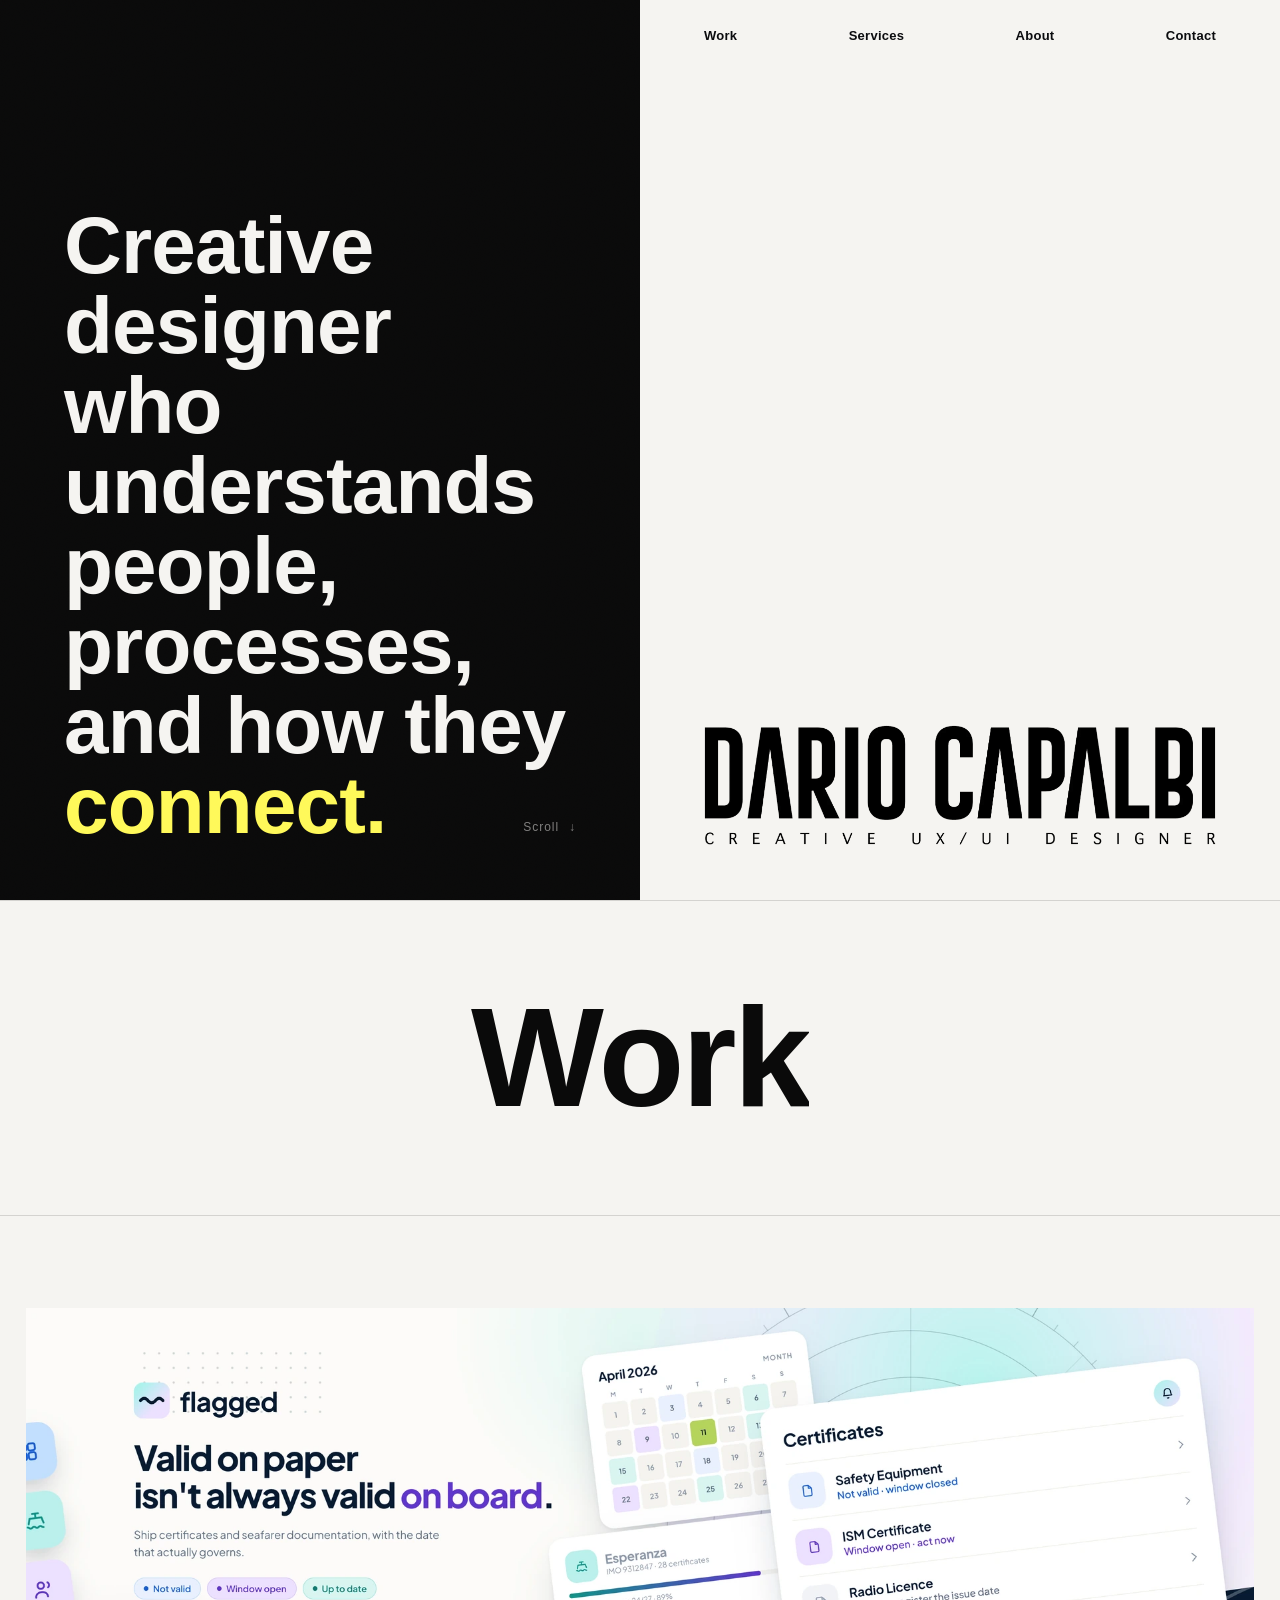
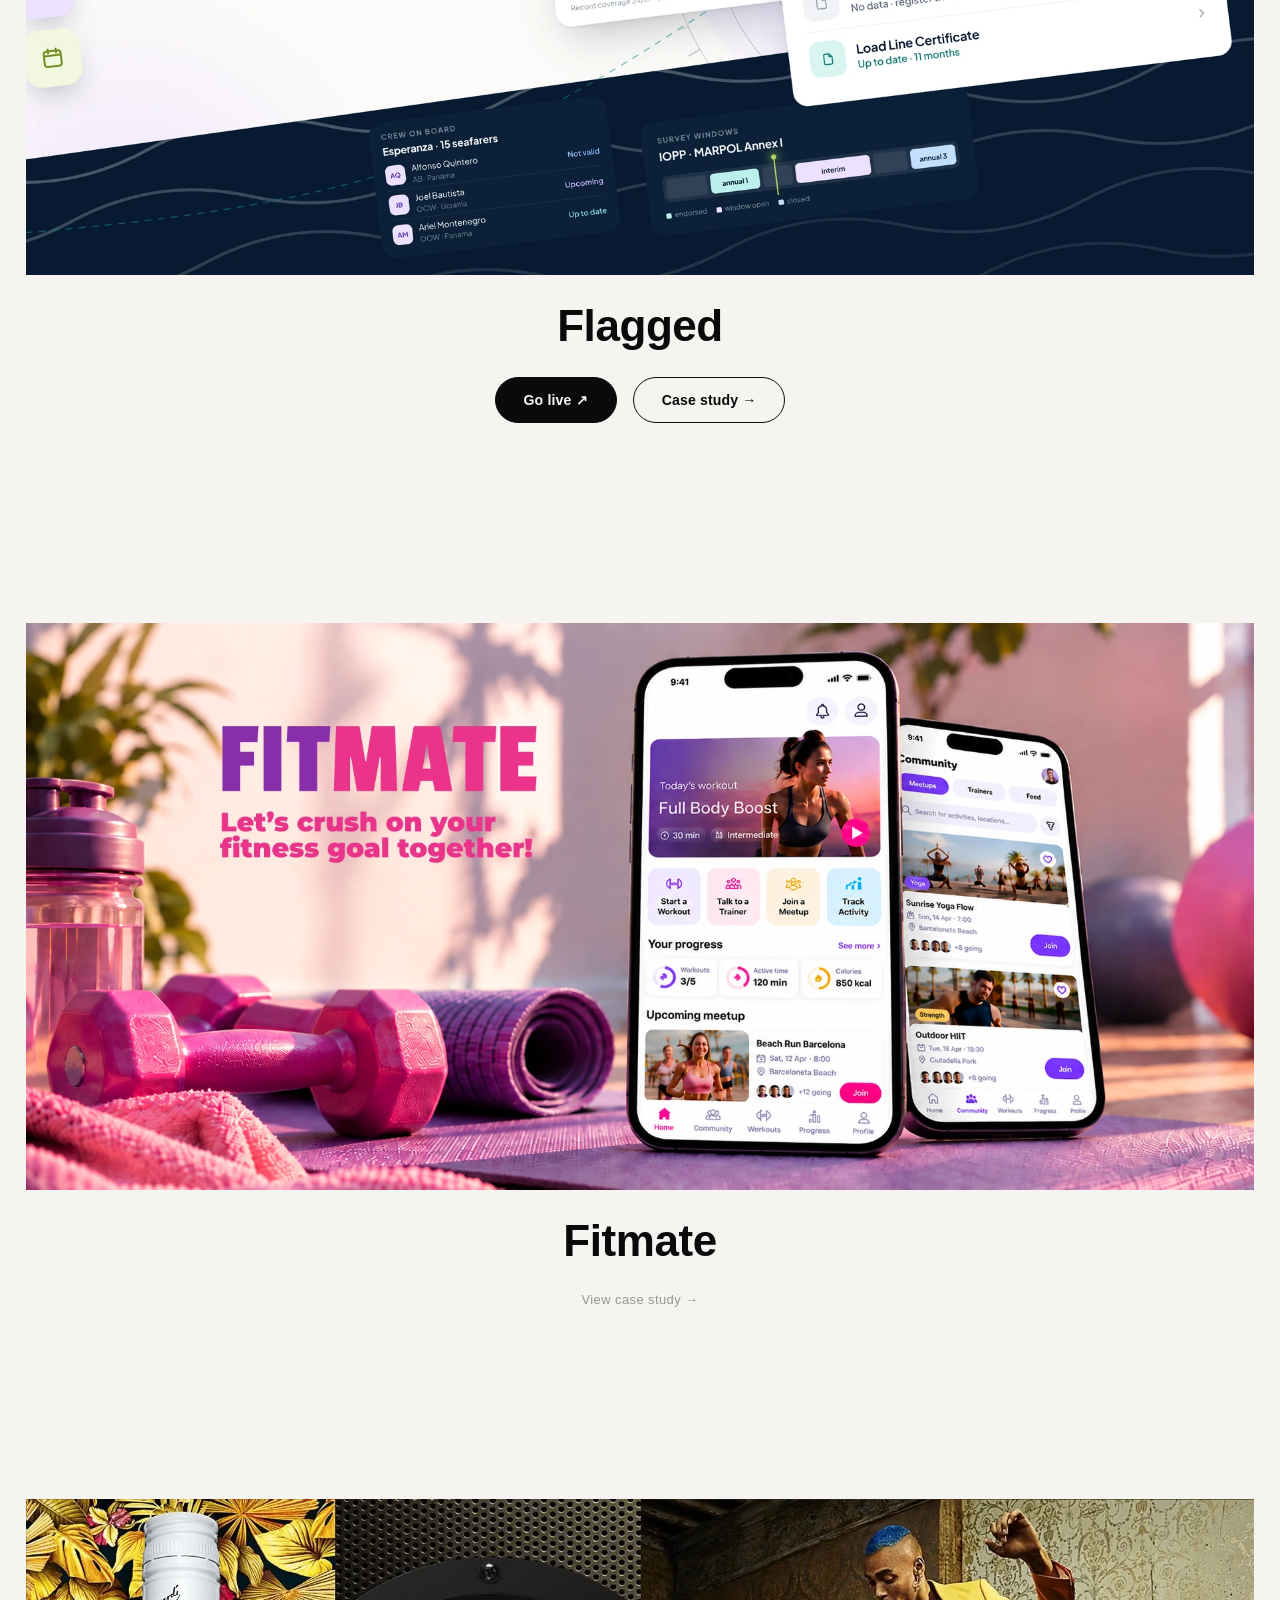
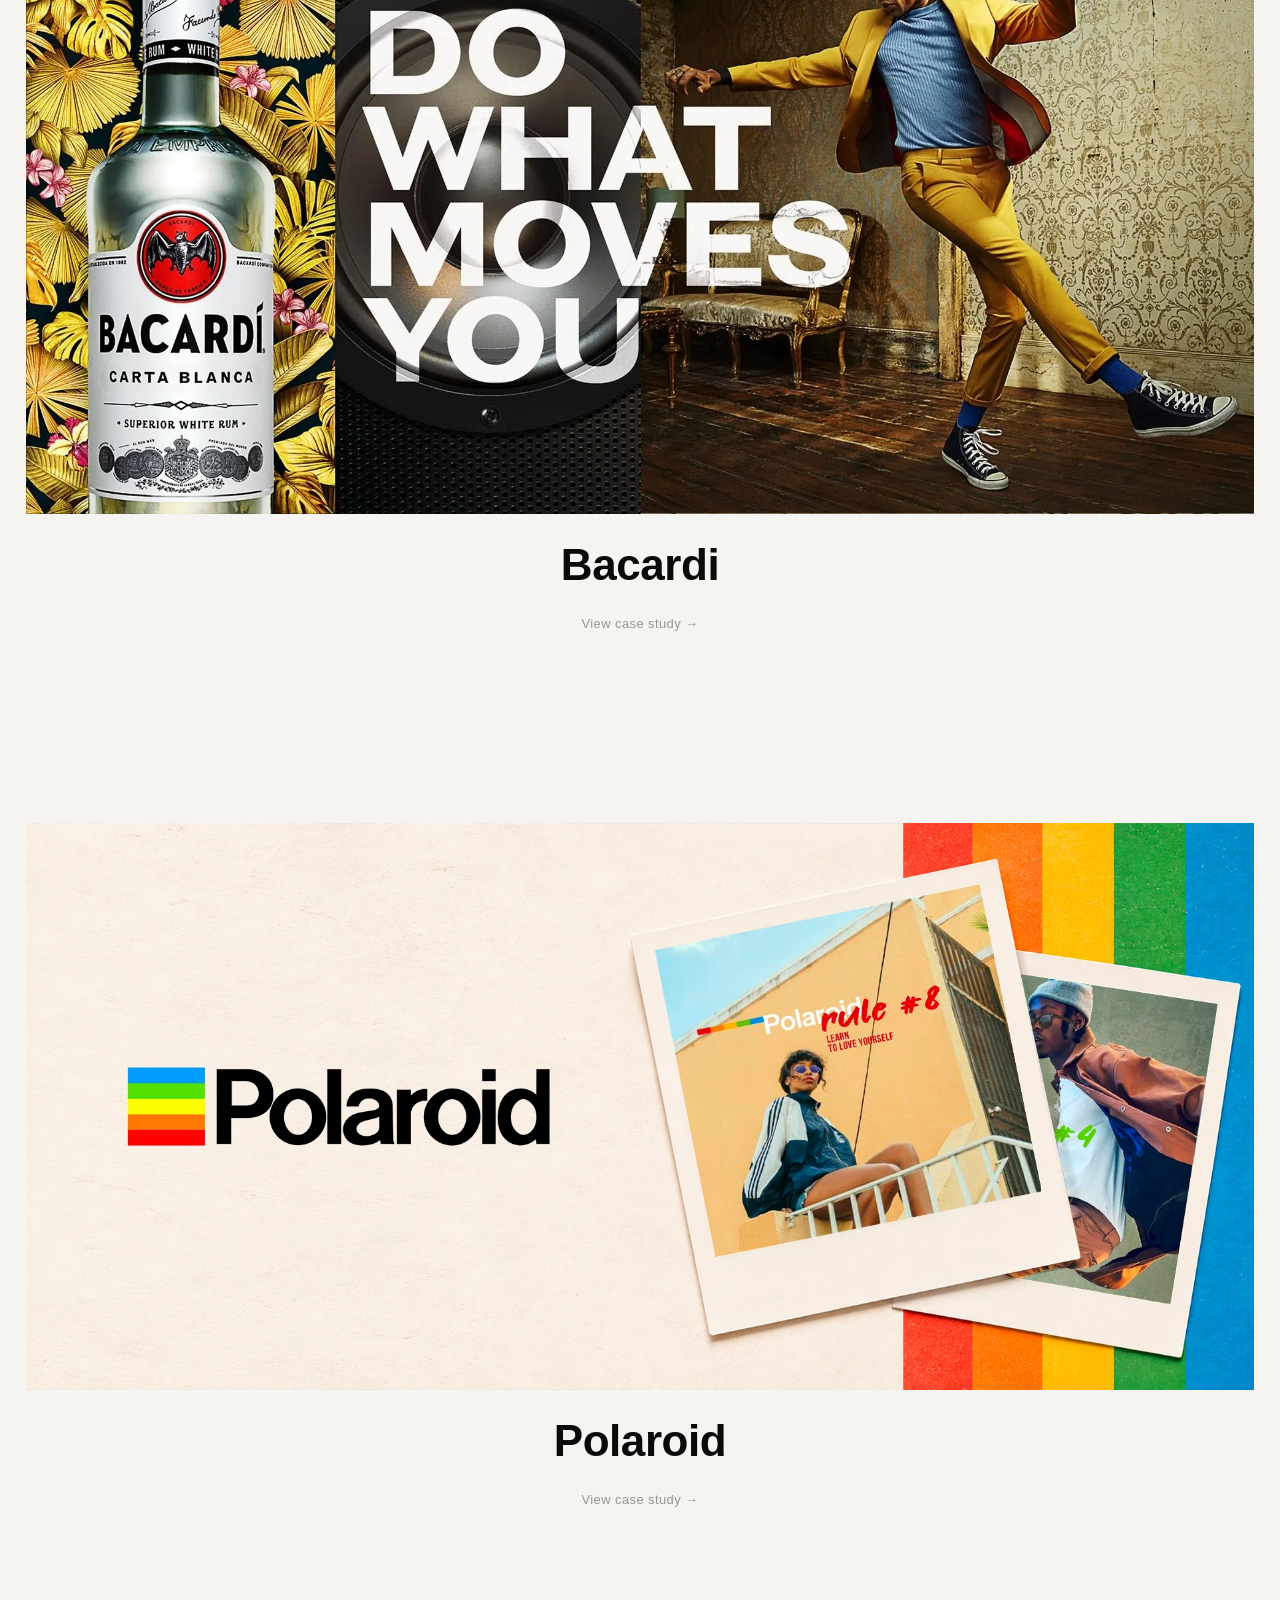
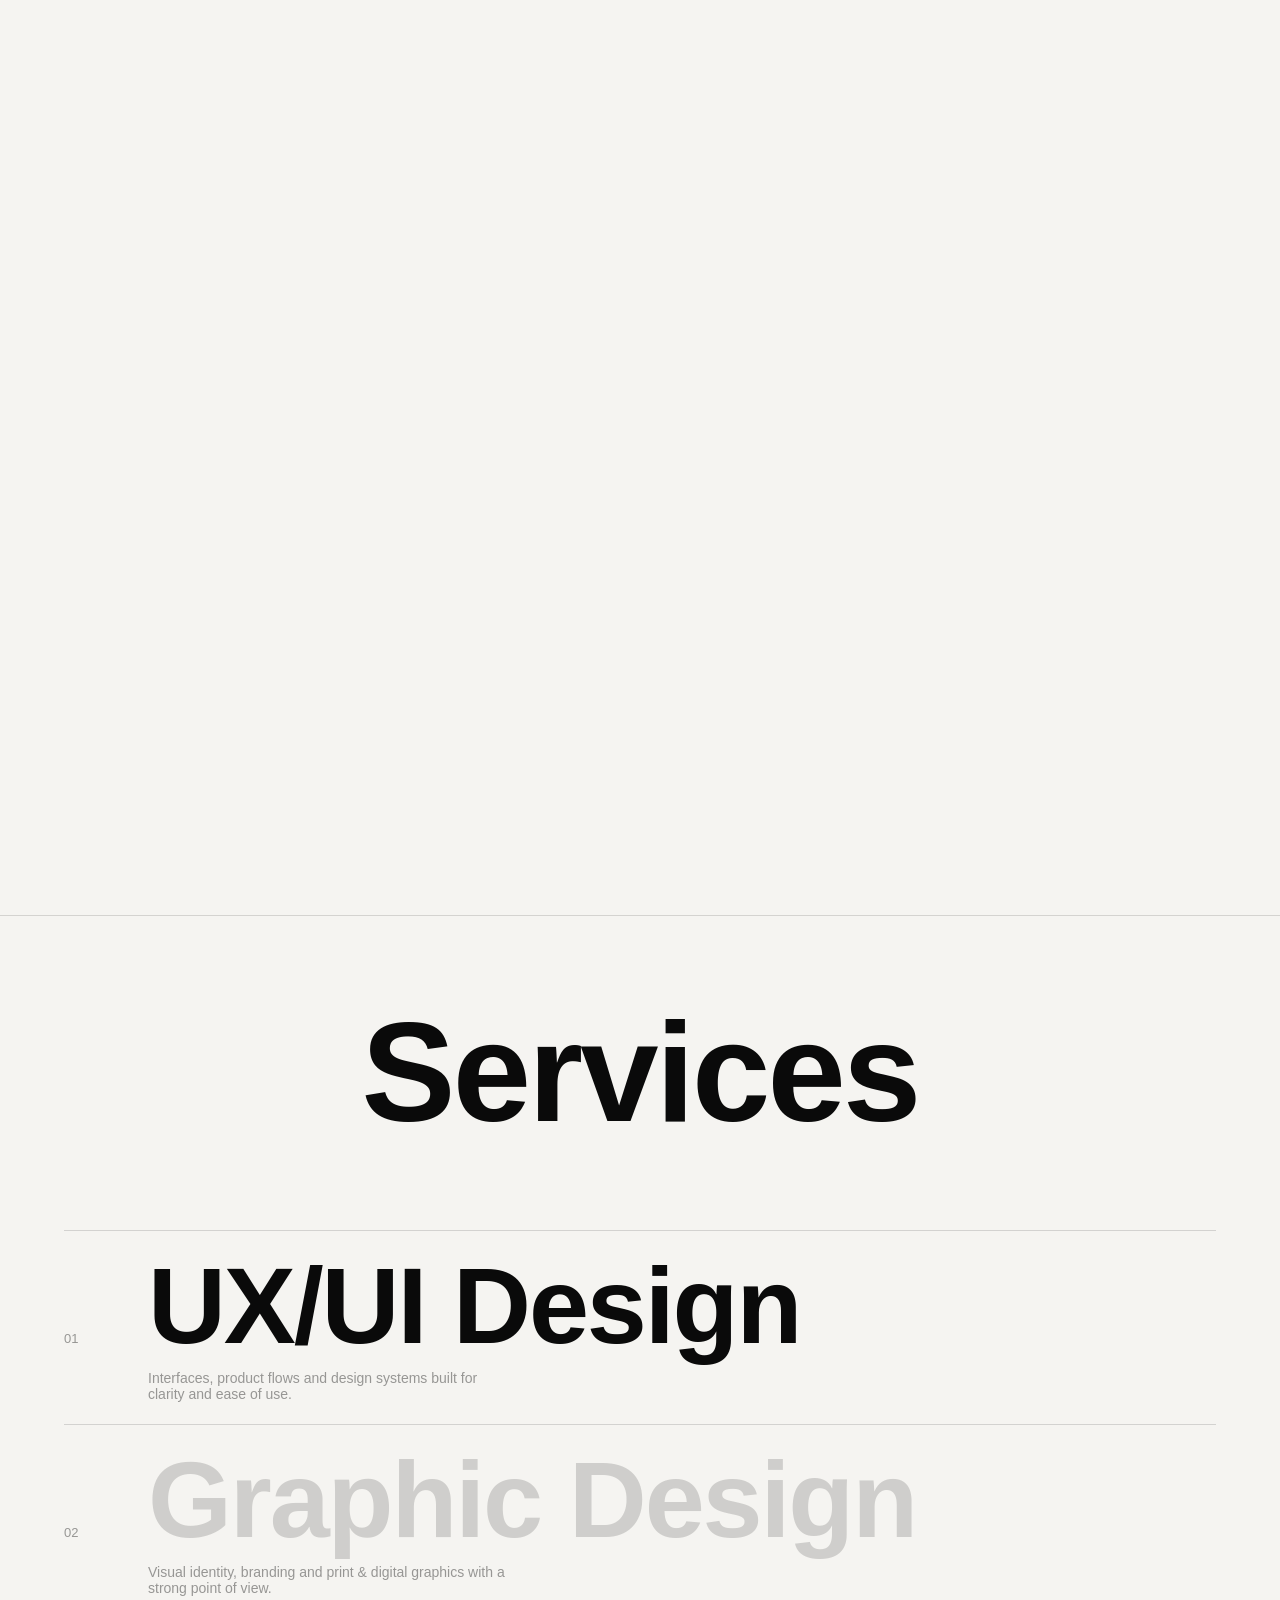
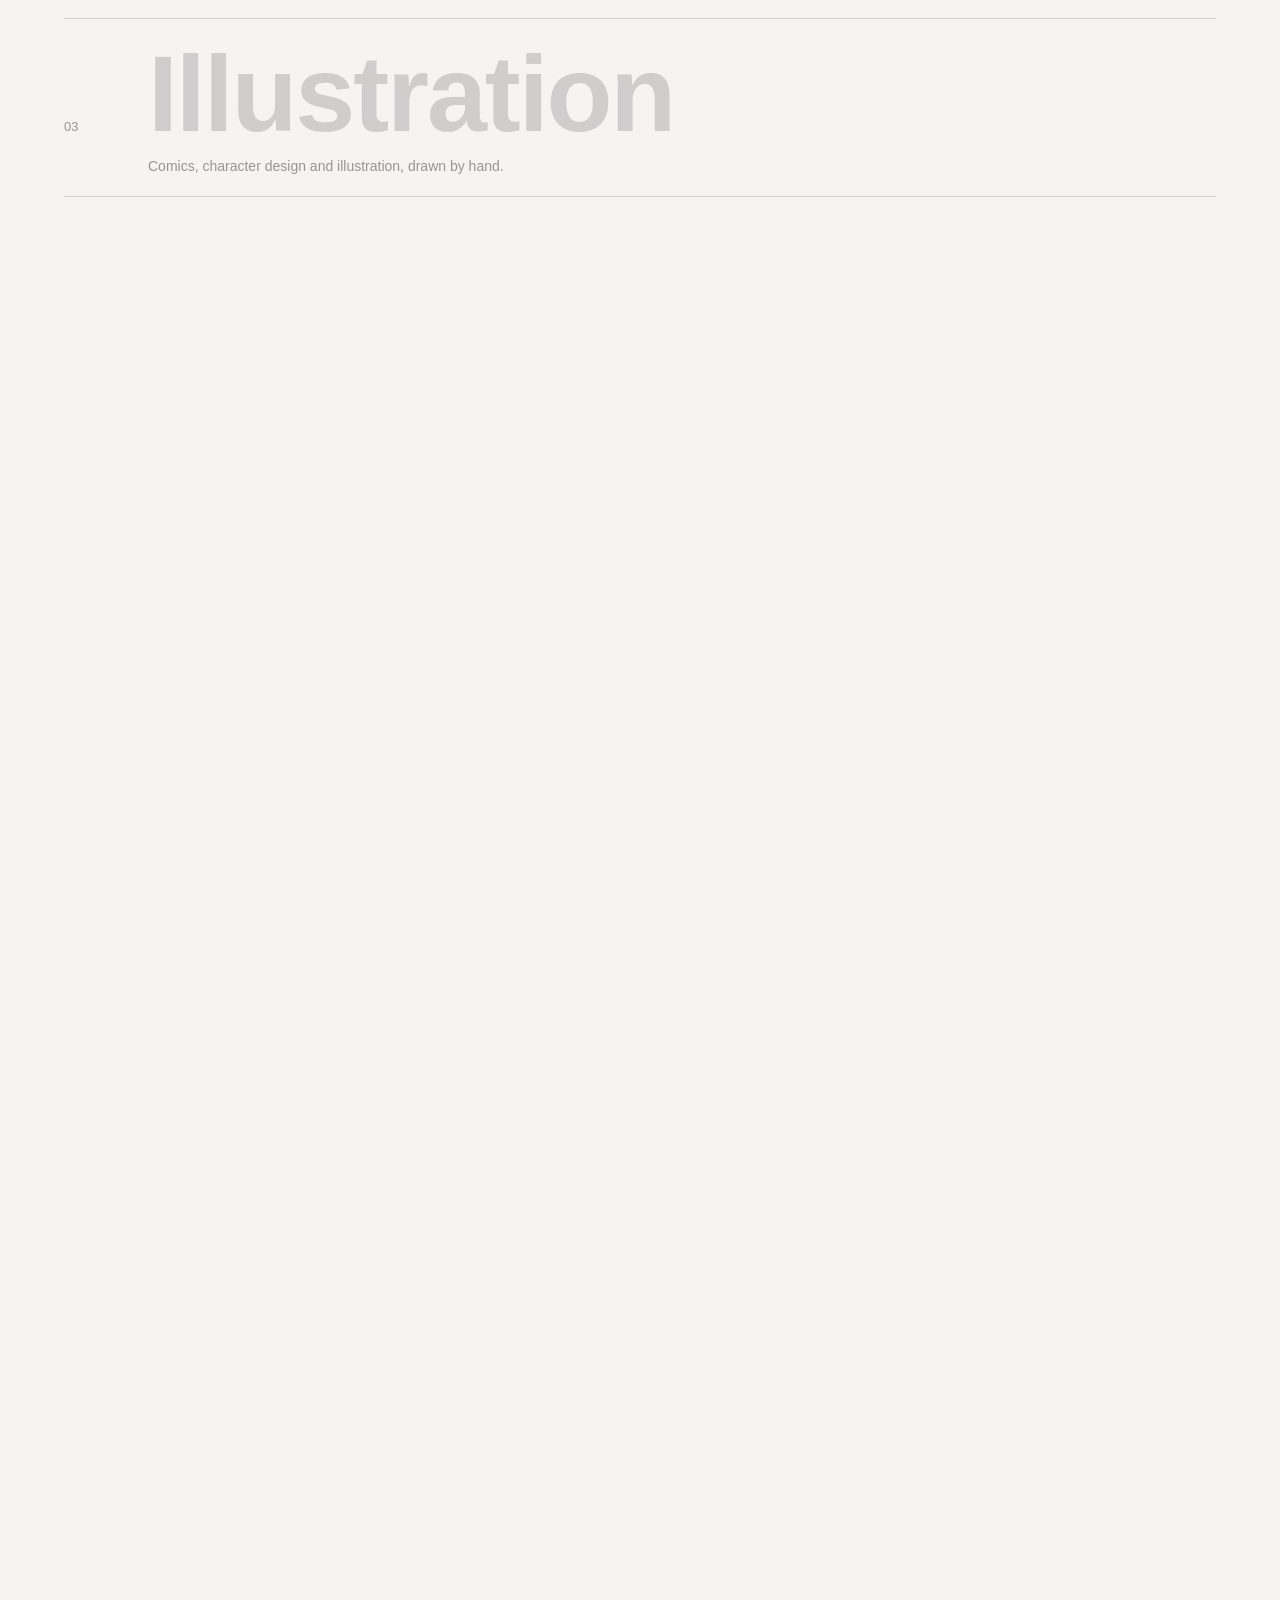
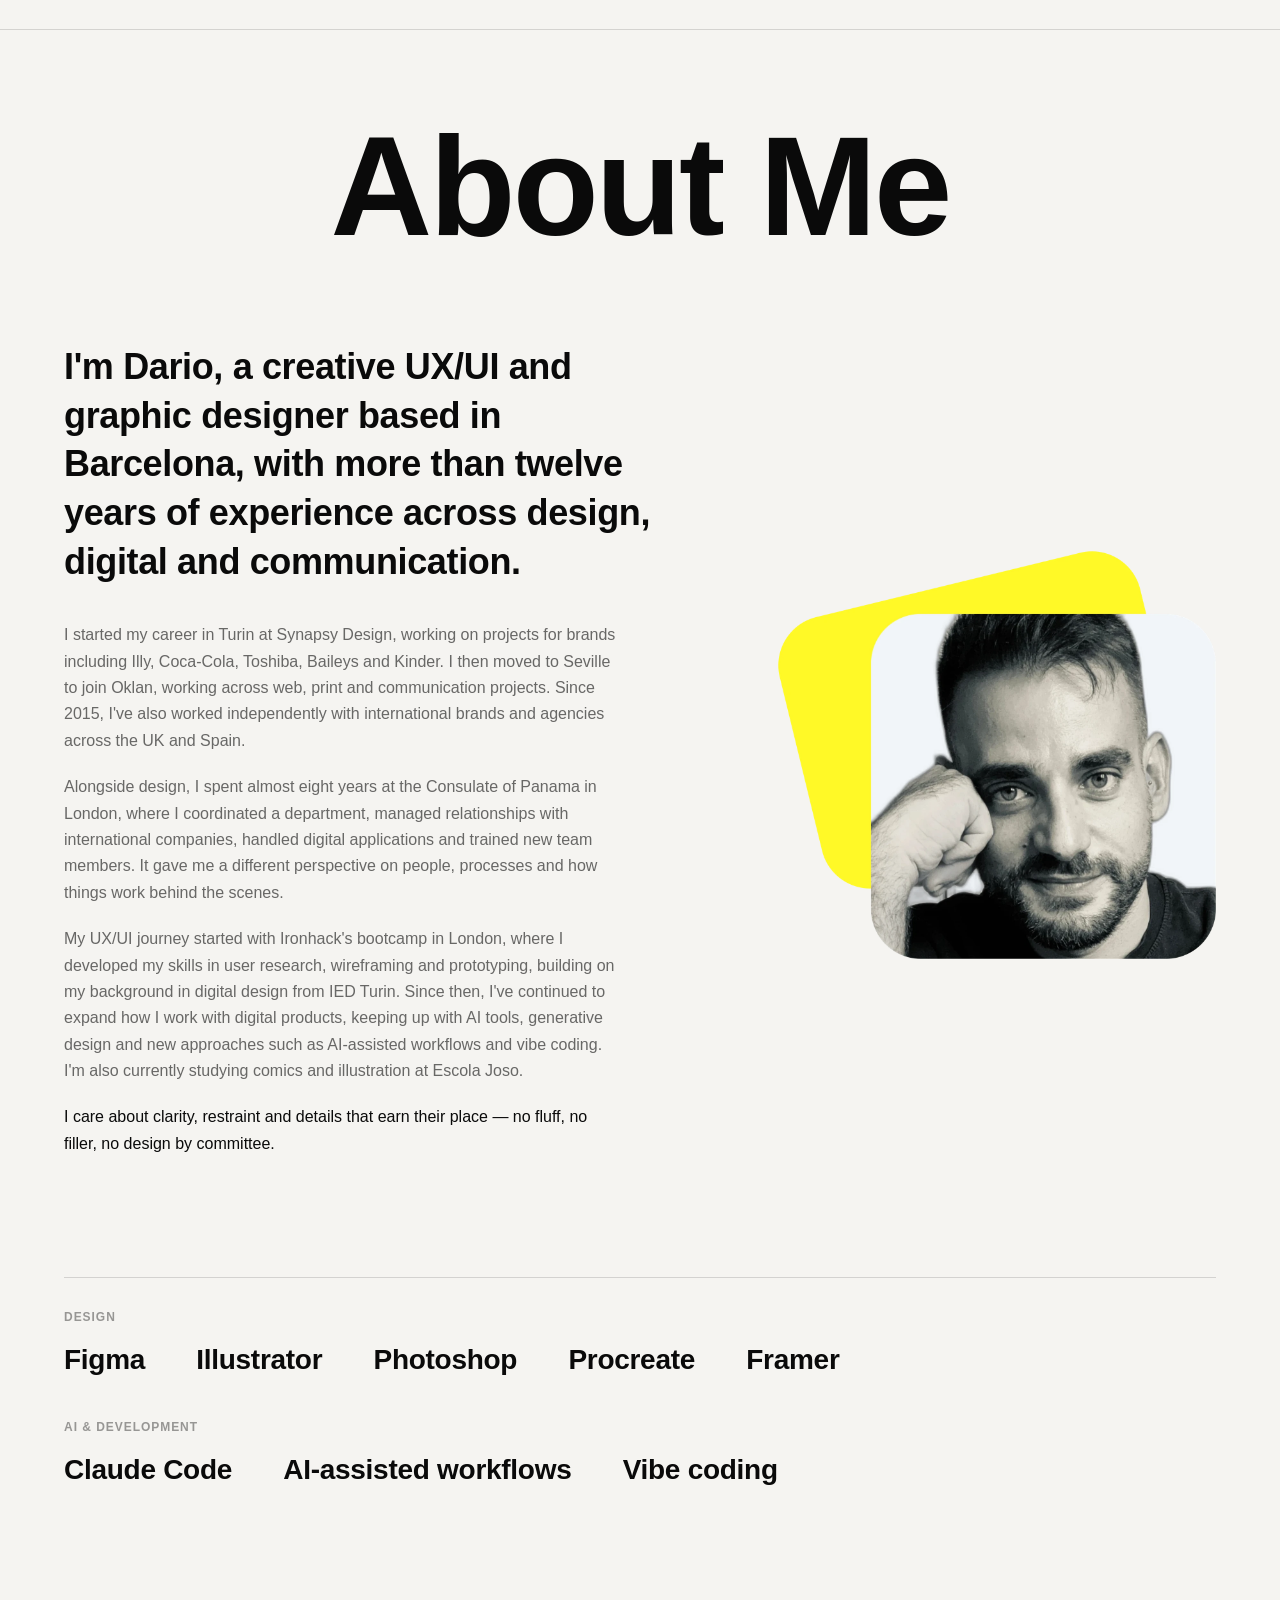
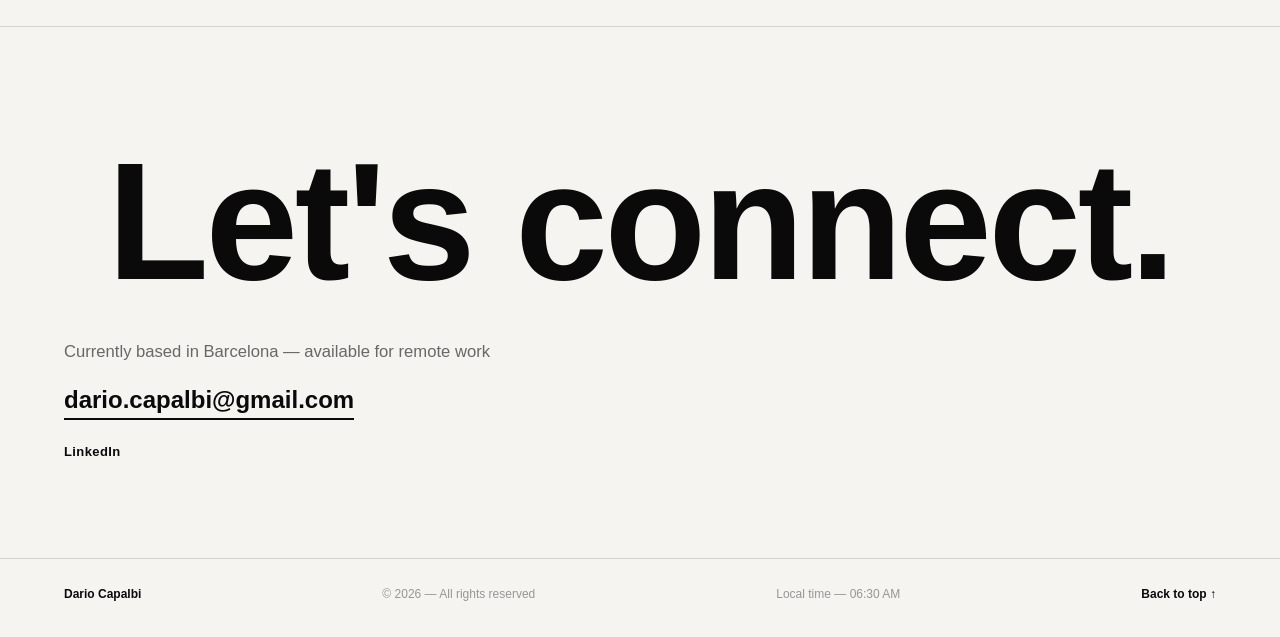
==== index.html @ 4ee5c5df "Su telefono la sovrapposizione riparte da Services: About sale sopra la lista incollata Work resta l" ====
<!DOCTYPE html>
<html lang="en">
<head>
<meta charset="UTF-8">
<meta name="viewport" content="width=device-width, initial-scale=1.0">
<title>Dario Capalbi — Creative UX/UI &amp; Graphic Designer</title>
<meta name="description" content="Portfolio of Dario Capalbi, a creative UX/UI and graphic designer.">

<link rel="icon" type="image/svg+xml" href="data:image/svg+xml,%3Csvg xmlns='http://www.w3.org/2000/svg' viewBox='0 0 64 64'%3E%3Crect width='64' height='64' fill='%230A0A0A'/%3E%3Ctext x='32' y='42' font-family='Arial, sans-serif' font-weight='900' font-size='28' fill='%23F5F4F1' text-anchor='middle'%3EDC%3C/text%3E%3C/svg%3E">

<link rel="preconnect" href="https://api.fontshare.com">
<link href="https://api.fontshare.com/v2/css?f[]=switzer@400,500,600,700,800,900&display=swap" rel="stylesheet">

<link rel="stylesheet" href="css/styles.css?v=128">
</head>
<body>

<span id="top" aria-hidden="true"></span>

<div class="grain" aria-hidden="true"></div>

<div class="cursor-ball" id="cursor-ball" aria-hidden="true"><div class="cursor-ball__dot"></div></div>

<nav class="nav">
  <a href="#work">Work</a>
  <a href="#services">Services</a>
  <a href="#about">About</a>
  <a href="#contact">Contact</a>
</nav>


<header class="hero">
  <div class="hero__panel hero__panel--dark">
    <h1 class="hero__headline">
      <span>Creative designer</span>
      <span>who understands</span>
      <span>people, processes,</span>
      <span>and how they <i class="hero__accent">connect.</i></span>
    </h1>
    <p class="hero__scroll"><span>Scroll</span><i>↓</i></p>
  </div>
  <div class="hero__panel hero__panel--light">
    <div class="hero__wordmark">
      <img src="assets/dario-wordmark.png" alt="Dario Capalbi — Creative UX/UI Designer" class="wordmark__img">
    </div>
  </div>
</header>

<main>

  <section class="section" id="work">
    <div class="section__head section__head--wide">
      <h2 class="emerge">Work</h2>
    </div>

    <div class="work__empty">
      <div class="work__slot reveal">
        <div class="work__box work__box--01"></div>
        <p class="work__title">Flagged</p>
        <div class="work__actions">
          <a class="work__btn work__btn--solid" href="https://flagged-production.up.railway.app" target="_blank" rel="noopener">Go live &nearr;</a>
          <a class="work__btn" href="flagged.html">Case study &rarr;</a>
        </div>
      </div>
      <a class="work__slot reveal" href="fitmate.html">
        <div class="work__box work__box--02"></div>
        <p class="work__title">Fitmate</p>
        <small class="work__status">View case study &rarr;</small>
      </a>
      <a class="work__slot reveal" href="bacardi.html">
        <div class="work__box work__box--03"></div>
        <p class="work__title">Bacardi</p>
        <small class="work__status">View case study &rarr;</small>
      </a>
      <a class="work__slot reveal" href="polaroid.html">
        <div class="work__box work__box--04"></div>
        <p class="work__title">Polaroid</p>
        <small class="work__status">View case study &rarr;</small>
      </a>
    </div>
  </section>

  <section class="section" id="services">
    <div class="section__head section__head--full">
      <h2 class="emerge">Services</h2>
    </div>

    <div class="services__pin-wrap">
      <div class="services__pin-stage">
        <ul class="services__list">
          <li class="services__item reveal">
            <span class="services__index">01</span>
            <span class="services__name">UX/UI Design</span>
            <p class="services__desc">Interfaces, product flows and design systems built for clarity and ease of use.</p>
          </li>
          <li class="services__item reveal">
            <span class="services__index">02</span>
            <span class="services__name">Graphic Design</span>
            <p class="services__desc">Visual identity, branding and print &amp; digital graphics with a strong point of view.</p>
          </li>
          <li class="services__item reveal">
            <span class="services__index">03</span>
            <span class="services__name">Illustration</span>
            <p class="services__desc">Comics, character design and illustration, drawn by hand.</p>
          </li>
        </ul>
      </div>
    </div>
  </section>

  <section class="section section--pin" id="about">
    <div class="section__head section__head--wide">
      <h2 class="emerge">About Me</h2>
    </div>

    <div class="about__body">
      <div class="about__grid">
      <div class="about__text">
        <p class="about__statement reveal">I'm Dario, a creative UX/UI and graphic designer based in Barcelona, with more than twelve years of experience across design, digital and communication.</p>
        <p class="about__bio reveal">I started my career in Turin at Synapsy Design, working on projects for brands including Illy, Coca-Cola, Toshiba, Baileys and Kinder. I then moved to Seville to join Oklan, working across web, print and communication projects. Since 2015, I've also worked independently with international brands and agencies across the UK and Spain.</p>
        <p class="about__bio reveal">Alongside design, I spent almost eight years at the Consulate of Panama in London, where I coordinated a department, managed relationships with international companies, handled digital applications and trained new team members. It gave me a different perspective on people, processes and how things work behind the scenes.</p>
        <p class="about__bio reveal">My UX/UI journey started with Ironhack's bootcamp in London, where I developed my skills in user research, wireframing and prototyping, building on my background in digital design from IED Turin. Since then, I've continued to expand how I work with digital products, keeping up with AI tools, generative design and new approaches such as AI-assisted workflows and vibe coding. I'm also currently studying comics and illustration at Escola Joso.</p>
        <p class="about__bio reveal">I care about clarity, restraint and details that earn their place &mdash; no fluff, no filler, no design by committee.</p>
      </div>
      <figure class="about__portrait reveal">
        <img src="assets/dario-portrait-2.webp" alt="Dario Capalbi" width="1400" height="1306">
      </figure>
    </div>

      <div class="about__tools reveal">
        <div class="about__tools-group">
          <span class="about__tools-label">Design</span>
          <ul>
            <li>Figma</li>
            <li>Illustrator</li>
            <li>Photoshop</li>
            <li>Procreate</li>
            <li>Framer</li>
          </ul>
        </div>
        <div class="about__tools-group">
          <span class="about__tools-label">AI &amp; Development</span>
          <ul>
            <li>Claude Code</li>
            <li>AI-assisted workflows</li>
            <li>Vibe coding</li>
          </ul>
        </div>
      </div>
    </div>
  </section>

  <section class="section section--contact" id="contact">
    <h2 class="contact__headline emerge">Let's connect.</h2>
    <p class="contact__note reveal">Currently based in Barcelona &mdash; available for remote work</p>
    <a class="contact__email reveal" href="mailto:dario.capalbi@gmail.com">dario.capalbi@gmail.com</a>
    <div class="contact__socials reveal">
      <a href="https://www.linkedin.com/in/dario-capalbi-668a0b32" target="_blank" rel="noopener">LinkedIn</a>
    </div>
  </section>

</main>

<footer class="footer">
  <span class="footer__name">Dario Capalbi</span>
  <span class="footer__copy">© <span id="year"></span> — All rights reserved</span>
  <span class="footer__clock" id="clock">Local time — --:--</span>
  <a href="#top" class="footer__top">Back to top ↑</a>
</footer>

<script src="js/main.js?v=16"></script>
</body>
</html>
---- css/styles.css ----
/* ---------------------------------------------------
   Dario Capalbi — Portfolio
   Swiss / brutalist inspired single-page layout
--------------------------------------------------- */

:root {
  --paper: #F5F4F1;
  --ink: #0A0A0A;
  --ink-soft: rgba(10, 10, 10, 0.6);
  --ink-mute: rgba(10, 10, 10, 0.4);
  --ink-ghost: rgba(10, 10, 10, 0.16);
  --line: rgba(10, 10, 10, 0.14);
  --accent: #FF4D23;
  --yellow: #FFF959;
  --dark: #0A0A0A;
  --dark-line: rgba(245, 244, 241, 0.16);

  --font: 'Switzer', 'Helvetica Neue', Arial, sans-serif;

  --gutter: clamp(20px, 5vw, 64px);
  /* Sized on width alone this stayed at 120px in a 550px-tall window, where
     it dwarfed everything around it. Capped by height too, so the vertical
     rhythm follows the shorter dimension. */
  --section-pad: clamp(48px, min(12vw, 11vh), 160px);

  --ease: cubic-bezier(.16, 1, .3, 1);
  --reveal-dist: 32px;
  --reveal-dur: 0.9s;
}

* { box-sizing: border-box; }

html { scroll-behavior: smooth; }

body {
  margin: 0;
  background: var(--paper);
  color: var(--ink);
  font-family: var(--font);
  -webkit-font-smoothing: antialiased;
  overflow-x: hidden;
}

a { color: inherit; text-decoration: none; }

ul { list-style: none; margin: 0; padding: 0; }

img { max-width: 100%; display: block; }

/* -------------------- grain overlay -------------------- */

.grain {
  position: fixed;
  inset: 0;
  z-index: 999;
  pointer-events: none;
  opacity: 0.035;
  mix-blend-mode: overlay;
  background-image: url("data:image/svg+xml,%3Csvg xmlns='http://www.w3.org/2000/svg' width='120' height='120'%3E%3Cfilter id='n'%3E%3CfeTurbulence type='fractalNoise' baseFrequency='0.9' numOctaves='2' stitchTiles='stitch'/%3E%3C/filter%3E%3Crect width='100%25' height='100%25' filter='url(%23n)'/%3E%3C/svg%3E");
}

/* -------------------- custom cursor -------------------- */
/* A small yellow ball that follows the pointer and grows over links.
   Position tracks the mouse directly (no lag); size change is what's
   animated. Desktop/mouse only — left inert (and invisible) on touch. */

/* La pallina sta sopra a tutto e si fonde, non copre.
   Era a z-index 2 e piena: bastava un contesto di impilamento -una carta
   di Work ha `position: sticky`, un paragrafo con `.reveal` ha una
   trasformazione- perche il testo dentro si dipingesse in blocco sotto di
   lei, e si mangiava le lettere. Nessuno z-index puo rimediare dall'interno
   di un contesto; la fusione si, perche non dipende dall'ordine.
   Deve restare gialla sia sulla carta chiara sia sul nero, e nessuna
   fusione da sola fa le due cose: `multiply` tiene il giallo sul chiaro
   -e le lettere nere restano nere- ma sul nero si spegne; `difference`
   sul nero ridà quasi lo stesso giallo -e ribalta le lettere chiare in
   blu scuro, leggibili- ma sul chiaro diventa blu. Quindi main.js guarda
   cosa c'e sotto il puntatore e mette `.is-on-dark` dove serve.
   La modalita sta QUI e non sul pallino: il pallino si fonderebbe col suo
   genitore -che ha una trasformazione, quindi fa gruppo- invece che con la
   pagina. */
.cursor-ball {
  position: fixed;
  top: 0;
  left: 0;
  z-index: 500;
  pointer-events: none;
  opacity: 0;
  mix-blend-mode: multiply;
  transition: opacity 0.25s ease;
}

.cursor-ball.is-on-dark {
  mix-blend-mode: difference;
}

.cursor-ball.is-active {
  opacity: 1;
}

.cursor-ball__dot {
  width: 16px;
  height: 16px;
  border-radius: 50%;
  background: var(--yellow);
  transition: width 0.8s cubic-bezier(0.21, 1, 0.4, 0.98),
    height 0.8s cubic-bezier(0.21, 1, 0.4, 0.98);
}

.cursor-ball.is-hovering .cursor-ball__dot {
  width: 64px;
  height: 64px;
}

html.has-custom-cursor a,
html.has-custom-cursor button {
  cursor: none;
  position: relative;
  z-index: 3;
}

/* That rule exists to lift inline links over the ball, but position: relative
   silently overrides position: sticky - a whole-card link stopped pinning and
   dropped out of the deck. These keep the layout they had as plain divs; the
   ball leaves them alone instead (see main.js). */
html.has-custom-cursor a.work__slot,
html.has-custom-cursor a.case__slot {
  position: sticky;
  z-index: auto;
}

/* Case-study prose. Reading width, not full bleed - the shots below go wide,
   the words do not. */
.case__copy {
  max-width: 68ch;
  margin: 0 auto clamp(56px, 9vw, 110px);
}

.case__lead {
  margin: 0 0 clamp(32px, 5vw, 56px);
  font-size: clamp(22px, 3.2vw, 34px);
  font-weight: 600;
  line-height: 1.3;
  letter-spacing: -0.01em;
}

.case__block {
  margin: 0 0 clamp(32px, 5vw, 52px);
}

.case__block h3 {
  margin: 0 0 clamp(10px, 1.4vw, 16px);
  font-size: clamp(15px, 1.3vw, 18px);
  font-weight: 700;
  letter-spacing: 0.06em;
  text-transform: uppercase;
  color: var(--ink-mute);
}

.case__block p,
.case__block li {
  margin: 0 0 clamp(12px, 1.4vw, 18px);
  font-size: clamp(15px, 1.25vw, 18px);
  line-height: 1.65;
  color: var(--ink-soft);
}

.case__block li {
  padding-left: 1.1em;
  position: relative;
}

.case__block li::before {
  content: "—";
  position: absolute;
  left: 0;
  color: var(--ink-ghost);
}

.case__block strong {
  color: var(--ink);
  font-weight: 650;
}

/* Figures sit inside the reading column but break out wider than the prose -
   the words want 68ch, the screens want room. */
.case__fig {
  /* Centred with margin, not transform: these carry .reveal, whose own
     translateY would overwrite a translateX here and drop them back to the
     left edge mid-animation. */
  width: min(92vw, 1100px);
  margin: clamp(32px, 5vw, 56px) 0 clamp(32px, 5vw, 56px)
          calc((100% - min(92vw, 1100px)) / 2);
}

/* The annotated walkthrough is a tall portrait strip, not a landscape shot -
   at full width it would run several screens deep. */
.case__fig--tall {
  width: min(78vw, 620px);
  margin-left: calc((100% - min(78vw, 620px)) / 2);
}

.case__fig img {
  width: 100%;
  height: auto;
}

.case__fig figcaption {
  margin-top: clamp(10px, 1.2vw, 14px);
  font-size: clamp(12px, 1vw, 14px);
  line-height: 1.5;
  color: var(--ink-mute);
}

/* La riga di attribuzione sotto una citazione: stessa colonna, ma piu
   piccola e smorzata, cosi non compete con le parole citate. */
.case__block .case__quote span {
  display: inline-block;
  margin-top: 6px;
  font-size: 0.82em;
  font-style: normal;
  color: var(--ink-mute);
}

.case__block .case__quote {
  margin: clamp(18px, 2.4vw, 26px) 0;
  padding-left: clamp(14px, 1.6vw, 20px);
  border-left: 2px solid var(--ink-ghost);
  font-size: clamp(16px, 1.35vw, 19px);
  font-style: italic;
  line-height: 1.55;
  color: var(--ink);
}

/* ---- case study Flagged ---- */

.case__meta {
  margin: 0 0 clamp(14px, 2vw, 20px);
  font-size: 12px;
  font-weight: 700;
  letter-spacing: 0.08em;
  text-transform: uppercase;
  color: var(--ink-mute);
}

/* La frase che regge una sezione: staccata, grande, senza virgolette.
   Inchiostro su carta come tutto il resto; e il blocco scuro, se c'e, a
   ribaltarla -non il contrario, sennu ogni pagina chiara deve chiedere la
   variante e la regola base non serve a nessuno-. */
.case__block .case__statement {
  margin: clamp(22px, 3vw, 32px) 0;
  font-size: clamp(21px, 2.3vw, 30px);
  font-weight: 700;
  line-height: 1.25;
  letter-spacing: -0.015em;
  color: var(--ink);
}

.case__block--origin .case__statement {
  margin: clamp(24px, 3.5vw, 40px) 0 0;
  color: var(--paper);
}

/* L'origine del progetto e il punto che distingue Flagged dagli altri
   lavori, quindi e l'unico blocco su fondo scuro: a pagina chiara, e cio
   che l'occhio trova per primo scorrendo. */
.case__block--origin {
  background: var(--dark);
  color: var(--paper);
  margin: clamp(48px, 7vw, 88px) calc(-1 * clamp(20px, 4vw, 48px));
  padding: clamp(32px, 5vw, 64px) clamp(20px, 4vw, 48px);
  border-radius: 4px;
}

.case__block--origin h3 {
  color: rgba(245, 244, 241, 0.5);
}

.case__block--origin p {
  color: rgba(245, 244, 241, 0.78);
}

/* Il neretto schiarisce invece di scurire: su fondo nero `var(--ink)`
   sarebbe inchiostro su inchiostro. */
.case__block--origin strong {
  color: var(--paper);
}

/* L'etichetta di fase sopra ogni gruppo di passi: piccola e in maiuscoletto
   come i titoli di sezione, cosi i quattro gruppi si leggono da lontano. */
.case__fase {
  margin: clamp(30px, 4vw, 44px) 0 0;
  font-size: 12px;
  font-weight: 700;
  letter-spacing: 0.1em;
  text-transform: uppercase;
  color: var(--ink);
}

.case__fase:first-of-type {
  margin-top: clamp(22px, 3vw, 32px);
}

.case__needs {
  margin: clamp(16px, 2.2vw, 22px) 0 0;
  list-style: none;
  display: grid;
  gap: clamp(22px, 3vw, 34px);
}

.case__needs li {
  display: grid;
  grid-template-columns: auto 1fr;
  column-gap: clamp(16px, 2.4vw, 28px);
  align-items: baseline;
  padding-top: clamp(16px, 2.4vw, 24px);
  border-top: 1px solid var(--ink-ghost);
}

.case__needs-num {
  grid-row: span 2;
  font-size: clamp(13px, 1.2vw, 15px);
  font-weight: 700;
  color: var(--ink-mute);
  font-variant-numeric: tabular-nums;
}

.case__needs-title {
  font-size: clamp(17px, 1.7vw, 22px);
  font-weight: 700;
  letter-spacing: -0.01em;
  color: var(--ink);
}

.case__needs-text {
  margin-top: 6px;
  font-size: clamp(15px, 1.25vw, 18px);
  line-height: 1.65;
  color: var(--ink-soft);
}

/* I tre stati, con i colori veri del prodotto: la legenda e le catture
   devono dire la stessa cosa. */
.case__statuses {
  margin: clamp(26px, 4vw, 36px) 0;
  display: grid;
  gap: clamp(16px, 2.2vw, 22px);
}

.case__statuses dt {
  display: flex;
  align-items: center;
  gap: 10px;
  font-size: clamp(16px, 1.4vw, 19px);
  font-weight: 700;
  color: var(--ink);
}

.case__statuses dd {
  margin: 4px 0 0 22px;
  font-size: clamp(15px, 1.25vw, 18px);
  line-height: 1.65;
  color: var(--ink-soft);
}

.case__dot {
  flex: none;
  width: 10px;
  height: 10px;
  border-radius: 50%;
}

.case__dot--bad { background: #175CD3; }
.case__dot--open { background: #6035CC; }
.case__dot--ok { background: #0F7A70; }

.case__block .case__flow {
  margin: clamp(22px, 3vw, 30px) 0 0;
  font-size: clamp(16px, 1.5vw, 20px);
  font-weight: 700;
  line-height: 1.7;
  letter-spacing: -0.01em;
}

.case__flow--good { color: var(--ink); }
.case__flow--bad { color: var(--ink-mute); font-weight: 500; }

.case__credit {
  margin: 0;
  padding-top: clamp(20px, 3vw, 28px);
  border-top: 1px solid var(--line);
  font-size: clamp(13px, 1.05vw, 15px);
  line-height: 1.6;
  color: var(--ink-mute);
}

.case__credit a {
  color: var(--ink);
  text-decoration: underline;
  text-underline-offset: 3px;
}

@media (prefers-reduced-motion: reduce) {
  .cursor-ball { display: none; }
}

/* -------------------- nav -------------------- */

.nav {
  position: fixed;
  top: 0;
  left: 50%;
  right: 0;
  z-index: 100;
  display: flex;
  align-items: center;
  justify-content: space-between;
  padding: clamp(18px, 3vw, 28px) var(--gutter);
  color: #fff;
  mix-blend-mode: difference;
}

.nav a {
  font-size: 13px;
  font-weight: 600;
  letter-spacing: 0.02em;
  position: relative;
  padding-bottom: 3px;
}

.nav a::after {
  content: "";
  position: absolute;
  left: 0;
  bottom: 0;
  width: 100%;
  height: 1px;
  background: currentColor;
  transform: scaleX(0);
  transform-origin: right;
  transition: transform 0.35s ease;
}

.nav a:hover::after {
  transform: scaleX(1);
  transform-origin: left;
}

/* -------------------- hero -------------------- */

.hero {
  position: sticky;
  top: 0;
  display: grid;
  grid-template-columns: 1fr 1fr;
  min-height: 100vh;
}

/* A sticky box taller than the viewport pins the instant you scroll and its
   lower half becomes unreachable - on phones, and on laptops short enough
   that the headline alone overflows, that lower half is the light panel
   holding the wordmark. (bottom: 0 is no cure: a sticky box taller than the
   scrollport simply never pins.) So the hero only pins while it fits;
   main.js sets this class whenever it doesn't, and the deck stacking
   resumes at Work either way. */
.hero--unpinned {
  position: static;
}

.hero__panel {
  position: relative;
  /* Vertical padding gives way on a short screen so the headline does not
     have to. */
  padding: min(var(--gutter), 6vh) var(--gutter);
  display: flex;
  flex-direction: column;
  justify-content: flex-end;
  min-height: 60vh;
}

/* Bottom-aligned like the light panel, so the headline and the wordmark
   across the split finish on the same line. */
.hero__panel--dark {
  justify-content: flex-end;
}

.hero__panel--dark {
  background: var(--dark);
  color: var(--paper);
}

.hero__panel--light {
  background: var(--paper);
  color: var(--ink);
}

.hero__headline {
  /* The hero has to fit the viewport to stay pinned, but that budget comes
     out of the margin and the leading, not the type: the headline is the
     thing, and it should fill the dark panel. The vh cap only bites on a
     genuinely short screen, where the four lines wrap to eight. */
  margin: clamp(12px, min(8vw, 2vh), 88px) 0 0;
  font-weight: 800;
  /* Sized to fill the dark panel. 80px at 1280x800 is the ceiling: the four
     lines still wrap to eight there, and one step more tips them to nine and
     pushes the hero past the viewport, which would unpin it. */
  font-size: clamp(34px, min(6.25vw, 10vh), 88px);
  line-height: 1.0;
  letter-spacing: -0.01em;
}

.hero__headline span {
  display: block;
  opacity: 0;
  transform: translateY(100%);
  animation: rise 0.9s var(--ease) forwards;
}

.hero__accent {
  font-style: normal;
  color: var(--yellow);
}

.hero__headline span:nth-child(1) { animation-delay: 0.05s; }
.hero__headline span:nth-child(2) { animation-delay: 0.15s; }
.hero__headline span:nth-child(3) { animation-delay: 0.25s; }
.hero__headline span:nth-child(4) { animation-delay: 0.35s; }

@keyframes rise {
  to { opacity: 1; transform: translateY(0); }
}

/* Out of the flow and over to the right: the dark panel is bottom-aligned
   now, and in the flow this cue would take the baseline that "connect." has
   to share with the wordmark across the split. */
.hero__scroll {
  position: absolute;
  right: var(--gutter);
  bottom: min(var(--gutter), 6vh);
  display: flex;
  align-items: center;
  gap: 10px;
  font-size: 12px;
  letter-spacing: 0.08em;
  color: rgba(245, 244, 241, 0.5);
}

.hero__scroll i {
  font-style: normal;
  animation: bob 1.6s ease-in-out infinite;
}

@keyframes bob {
  0%, 100% { transform: translateY(0); }
  50% { transform: translateY(5px); }
}

.hero__wordmark {
  display: flex;
  justify-content: flex-start;
}

.wordmark__img {
  width: clamp(320px, 42vw, 720px);
  height: auto;
}

/* -------------------- sections -------------------- */

.section {
  position: relative;
  background: var(--paper);
  padding: var(--section-pad) var(--gutter);
  border-top: 1px solid var(--line);
}

/* Used to pin About in place, since removed - position: sticky here
   had effectively unbounded slack (nothing bounds how long it stays
   "stuck" once its own content clears, since it's not based on
   proximity to the next section) so About stayed glued in front of
   Contact well after Contact had started covering it, bleeding
   through. Scrolls normally now, same as Work's slots and Services. */
.section--pin {
  position: relative;
}

/* Scroll reveal — same fade + slide-up language as the hero,
   applied per element so each row/line animates in as it's scrolled to. */
.reveal {
  opacity: 0;
  transform: translateY(var(--reveal-dist));
  transition: opacity var(--reveal-dur) var(--ease), transform var(--reveal-dur) var(--ease);
}

.reveal.is-visible {
  opacity: 1;
  transform: translateY(0);
}

@media (prefers-reduced-motion: reduce) {
  .reveal { opacity: 1; transform: none; transition: none; }
}

/* Word-by-word scroll reveal for headings — each word is masked and slides
   up from below individually, staggered ~80ms apart. JS splits the text
   into .emerge-word-wrapped spans and toggles .is-visible on scroll-into-
   view; this file only defines the two visual states. */
/* I discendenti di Switzer scendono sotto una linea da 0.95em, e la
   maschera che tiene nascosta ogni parola prima che salga tagliava le code
   delle due g di "Flagged" -il primo titolo del sito con un discendente
   dentro-. La maschera cresce verso il basso, il margine negativo rimette
   l'impaginato dov'era, e lo stato nascosto scende altrettanto perche la
   parola parta comunque fuori vista. */
.emerge-word {
  display: inline-block;
  overflow: hidden;
  vertical-align: top;
  padding-bottom: 0.22em;
  margin-bottom: -0.22em;
}

.emerge-word > span {
  display: inline-block;
  opacity: 0;
  transform: translateY(calc(100% + 0.24em));
  transition: transform 0.6s cubic-bezier(0.21, 1, 0.4, 0.98),
    opacity 0.6s cubic-bezier(0.21, 1, 0.4, 0.98);
}

.emerge.is-visible .emerge-word > span {
  opacity: 1;
  transform: translateY(0);
}

@media (prefers-reduced-motion: reduce) {
  .emerge-word > span { opacity: 1; transform: none; transition: none; }
}

.section__head {
  display: flex;
  align-items: baseline;
  justify-content: space-between;
  gap: 24px;
  margin-bottom: clamp(40px, 6vw, 72px);
}

.kicker {
  font-size: 12px;
  font-weight: 700;
  letter-spacing: 0.08em;
  text-transform: uppercase;
  color: var(--ink-mute);
}

.section__head h2 {
  margin: 0;
  font-size: clamp(28px, 4vw, 44px);
  font-weight: 800;
  letter-spacing: -0.01em;
}

/* Full-width section intro: the heading spans edge to edge at a huge
   fluid size, pinned like the rest of the page's sections until the
   content after it slides up and covers it. Declared after the base
   .section__head h2 rule so it wins at equal specificity. */
.section__head--full {
  position: relative;
  align-items: center;
  justify-content: center;
  height: auto;
  margin: 0 calc(-1 * var(--gutter));
  padding: clamp(14px, 3vh, 30px) var(--gutter);
  background: var(--paper);
  overflow: hidden;
}

.section__head--full h2,
.section__head--wide h2 {
  font-size: 11vw;
  font-weight: 800;
  letter-spacing: -0.02em;
  line-height: 0.95;
  white-space: nowrap;
}

/* Same oversized edge-to-edge heading, without the sticky pin - for
   sections (like About) whose outer section is already the thing
   that pins as a whole. */
/* Height comes from the type now, not a vh figure. All three headings are a
   single line at the same size, so the three bands stay equal on their own -
   which is what a fixed height was there to guarantee. */
.section__head--wide {
  align-items: center;
  justify-content: center;
  height: auto;
  margin: 0 calc(-1 * var(--gutter)) clamp(32px, 5vw, 64px);
  padding: clamp(14px, 3vh, 30px) var(--gutter);
}

/* I titoli stavano bassi nel loro blocco: sopra avevano il padding della
   sezione -88px a 1280x800- e sotto il margine della testata, 56 o zero.
   Misurato, 89 contro 56. Adesso la sezione apre con lo stesso valore che
   la testata lascia sotto di se, cosi il titolo e centrato fra i due. */
#work,
#services,
#about {
  padding-top: clamp(32px, 7vh, 80px);
}

/* Work's own heading pins and gets covered by the first slot, same as
   every other section - #work isn't itself the thing that pins (unlike
   About), so its heading needs the sticky treatment directly. */
/* Il margine sotto era zero perche la prima carta combaciasse col titolo.
   Faceva pero la fascia di Work 182px contro i 294 di Services, e la
   differenza si vedeva. Adesso tiene lo stesso spazio degli altri due
   sopra e sotto: la carta scorre comunque a coprire la testata, solo
   partendo 56px piu in giu. */
#work .section__head--wide {
  position: sticky;
  top: 0;
  margin-bottom: clamp(32px, 7vh, 80px);
  overflow: hidden;
}

/* Same grammar as Work: the heading pins and the section's own content
   rides up over it. About had no overlap at all - it was the one section
   that just scrolled past. */
/* Services was the last heading that just scrolled away: Work's pins and its
   slots ride over it, About's does the same with its body. This one pins too
   and the pinned stage's wrapper covers it. */
#services .section__head--full {
  position: sticky;
  top: 0;
  /* Room under the label where words follow it. Work keeps none: its first
     slot is a full-bleed image and butts up cleanly. */
  margin-bottom: clamp(32px, 7vh, 80px);
}

#about .section__head--wide {
  position: sticky;
  top: 0;
  margin-bottom: clamp(32px, 7vh, 80px);
  overflow: hidden;
}

/* Opaque and above the pinned heading, so it covers it instead of letting
   it read through. One box around the grid and the toolkit, or the gap
   between them would be a window onto the heading. */
.about__body {
  position: relative;
  z-index: 1;
  background: var(--paper);
}

/* The pinned stage already carries a screenful of air around the list, so
   this section does not need a full section-pad under it as well - that was
   the dead white between Graphic Design and About. */
#services {
  padding-bottom: clamp(32px, 5vw, 64px);
}

/* Questa regola vince su quella piu sopra, quindi il pari fra lo spazio
   sopra il titolo e quello sotto va rifatto anche qui. */
#about {
  padding-top: clamp(32px, 7vh, 80px);
  padding-bottom: clamp(80px, 12vw, 140px);
}

/* The hand-off into Services. The last slot lets go when its container's
   bottom meets the bottom of the screen; Services starts covering it when its
   own top edge enters from below. Between those two moments sat the note, its
   margin and a section pad - 118px in which nothing was pinned and nothing
   rode over anything. Closing that distance is what makes Services pass over
   the deck instead of arriving after it. */
#work {
  padding-bottom: 0;
}


/* -------------------- work -------------------- */
/* Full-bleed stacked panels: each slot spans the entire viewport width,
   edge to edge, regardless of the section's own side padding. */

.work__empty {
  display: flex;
  flex-direction: column;
  width: 100vw;
  position: relative;
  left: 50%;
  right: 50%;
  margin-left: -50vw;
  margin-right: -50vw;
}

/* The last slot's bottom sits flush with this box's bottom, which leaves it
   no slack to stick in: Polaroid scrolled straight past instead of pinning,
   and the slot behind it surfaced again on its way out. This tail is the
   travel it pins through while the note and Services ride up over it. Padding
   will not do - sticky is constrained by the containing block's content box,
   which padding sits outside of. A pseudo-element becomes a flex item, so it
   counts. One screen is enough: lengthening it does not close the gap to
   Services, because Services moves down by the same amount. */
.work__empty::after {
  content: "";
  display: block;
  flex: none;
  height: 100vh;
}

.work__slot {
  position: sticky;
  top: 0;
  width: 100%;
  height: 100vh;
  background: var(--paper);
  border-top: 1px solid var(--line);
  padding: var(--gutter);
  display: flex;
  flex-direction: column;
  align-items: center;
  justify-content: center;
  gap: clamp(14px, 2.2vw, 26px);
  text-align: center;
}

.work__slot + .work__slot {
  border-top: none;
}

/* Placeholder color box standing in for the real project image - each
   slot pins (see position: sticky above) and the next slot's own paper
   background slides up over it, same cover effect as the rest of the
   page's sections. */
/* Matches the artwork's own 1846x852 proportions so nothing gets
   cropped. The third min() term caps the height at the previous 68vh
   by capping width instead, which keeps the ratio intact. */
/* `flex: none` perche il riquadro e un elemento flessibile dentro lo slot e
   si restringeva per far stare il resto: su Flagged, che al posto della
   riga di stato ha due bottoni alti 44px, perdeva 44px di altezza e
   `cover` gli tagliava una fascia sopra e sotto. Ora non cede lui, e il
   tetto in vh scende da 147 a 138 perche il conto torni anche li. */
.work__box {
  position: relative;
  flex: none;
  width: min(96vw, 1320px, 138vh);
  aspect-ratio: 1846 / 852;
}

.work__box::after {
  content: "+";
  position: absolute;
  top: 50%;
  left: 50%;
  transform: translate(-50%, -50%);
  font-size: 40px;
  font-weight: 300;
  color: rgba(10, 10, 10, 0.25);
}

.work__box--01 {
  background: url("../assets/work-01-flagged-3.webp") center / cover no-repeat;
}

.work__box--02 {
  background: url("../assets/work-02-fitmate-2.webp") center / cover no-repeat;
}

/* 2:1 rather than the 1846x852 the other two share, so it overrides
   the shared aspect-ratio to avoid being cropped. */
.work__box--03 {
  background: url("../assets/work-03-bacardi.webp") center / cover no-repeat;
  aspect-ratio: 2000 / 1001;
}

/* Niente override di proporzione qui: il banner nuovo e 1846x852, cioe
   gia quella condivisa, e lasciare il vecchio 2000/995 avrebbe ritagliato
   via una fetta sopra e sotto. */
.work__box--04 {
  background: url("../assets/work-04-polaroid-2.webp") center / cover no-repeat;
}

/* No "+" placeholder over a slot that already has real artwork. */
.work__box--01::after,
.work__box--02::after,
.work__box--03::after,
.work__box--04::after { content: none; }

.work__title {
  position: relative;
  margin: 0;
  font-size: clamp(28px, 4vw, 44px);
  font-weight: 800;
  letter-spacing: -0.01em;
  color: var(--ink);
}

.work__status {
  font-size: 13px;
  letter-spacing: 0.03em;
  color: var(--ink-mute);
  transition: color 0.4s var(--ease);
}

/* Flagged ha due destinazioni -il prodotto in funzione e il case study-
   quindi il suo slot non puo essere un unico link grande come la carta,
   come lo sono gli altri tre. */
.work__actions {
  position: relative;
  display: flex;
  flex-wrap: wrap;
  justify-content: center;
  gap: clamp(10px, 1.4vw, 16px);
}

.work__btn {
  display: inline-flex;
  align-items: center;
  /* Sul telefono il solo padding lasciava il bersaglio a 41px. */
  min-height: 44px;
  padding: clamp(10px, 1.2vw, 14px) clamp(18px, 2.2vw, 28px);
  border: 1px solid var(--ink);
  border-radius: 999px;
  font-size: clamp(13px, 1.1vw, 15px);
  font-weight: 600;
  letter-spacing: 0.01em;
  color: var(--ink);
  transition: background 0.4s var(--ease), color 0.4s var(--ease);
}

.work__btn:hover {
  background: var(--ink);
  color: var(--paper);
}

.work__btn--solid {
  background: var(--ink);
  color: var(--paper);
}

.work__btn--solid:hover {
  background: transparent;
  color: var(--ink);
}

/* Gli altri slot sono link per intero e il puntatore a mano ha senso su
   tutta la carta. Questo no: cliccabili sono i due bottoni. */
div.work__slot {
  cursor: default;
}

/* Hover state, ahead of these slots becoming real links. */
.work__slot {
  cursor: pointer;
}

.work__box {
  transition: transform 0.7s var(--ease);
}

.work__slot:hover .work__box {
  transform: scale(1.02);
}

.work__title::after {
  content: "";
  position: absolute;
  left: 0;
  bottom: -0.18em;
  width: 100%;
  height: 2px;
  background: currentColor;
  transform: scaleX(0);
  transition: transform 0.45s var(--ease);
}

.work__slot:hover .work__title::after {
  transform: scaleX(1);
}

.work__slot:hover .work__status {
  color: var(--ink);
}

@media (prefers-reduced-motion: reduce) {
  .work__box,
  .work__title::after { transition: none; }
  .work__slot:hover .work__box { transform: none; }
}

/* Sul telefono la carta era alta quanto lo schermo, perche e cosi che
   funziona il mazzo: ogni carta riempie la finestra e la successiva le
   scorre sopra. Ma il banner e 1846x852, e a 390px di larghezza diventa
   173px di immagine dentro 844px di carta: due terzi di crema vuota, sopra
   e sotto il titolo. Qui il mazzo si scioglie e le carte tornano una
   colonna alta quanto quello che contiene.
   Va tolto anche il pin alla testata: si fa coprire dalle carte perche
   loro sono posizionate e lei pure, quindi vince l'ordine del documento.
   Carte statiche, e "Work" resterebbe appeso davanti a tutto.
   `a.work__slot` e ripetuto perche la regola del cursore personalizzato
   -piu specifica di una classe sola- rimetterebbe lo sticky alle tre
   carte che sono link, in una finestra stretta ma con il mouse. */
@media (max-width: 860px) {
  .work__slot,
  html.has-custom-cursor a.work__slot {
    position: static;
    height: auto;
    padding-block: clamp(36px, 9vw, 64px);
  }

  #work .section__head--wide {
    position: static;
  }

  /* Lo spazio che serviva all'ultima carta per avere dove incollarsi.
     Senza mazzo e solo uno schermo intero di crema in fondo a Work. */
  .work__empty::after {
    display: none;
  }
}

/* Tolto il mazzo da Work, su telefono la sovrapposizione riparte da
   Services. La lista dei servizi si incolla gia -lo fa anche qui- ma non
   veniva mai coperta: About comincia esattamente dove finisce il suo
   contenitore, cioe nell'istante in cui lo sticky si stacca, quindi i due
   scorrevano in fila senza mai toccarsi. Qui About viene tirato su dentro
   l'ultimo tratto di Services e gli sale sopra, come faceva una carta di
   Work con quella prima.
   Perche opaco e z-index 2: il contenitore di Services e posizionato con
   z-index 1, quindi una sezione non posizionata gli passerebbe sotto.
   Quanto tirarlo su: almeno l'altezza della lista incollata, se no un
   pezzo di lista resta scoperto sopra ad About mentre se ne vanno. La
   lista e alta quanto i suoi nomi, che crescono con la larghezza -da 391px
   su un 320 a 568 su un 860- da cui il termine in vw, col fondo per i
   telefoni stretti dove i nomi sono gia al minimo. */
@media (max-width: 860px) {
  #about {
    position: relative;
    z-index: 2;
    background: var(--paper);
    margin-top: calc(-1 * max(440px, 82vw));
  }
}


/* -------------------- services -------------------- */
/* Pinned like the hero→work transition: the list stays fixed in the
   viewport for an extra stretch of scroll, and only the "current" service
   (by scroll progress) inks in black — the others stay grey, same as the
   reference site's sticky team-name list. */

/* Opaque and above the heading so it covers it on the way up, the same as
   Work's slots and About's body. */
.services__pin-wrap {
  position: relative;
  z-index: 1;
  background: var(--paper);
  /* Scroll distance for the fill, and nothing more. 240vh was built for a
     longer list: with two items it meant 70vh of scrolling each, so the
     second one finished inking well before the pin let go and the rest read
     as dead white space before About. The last stretch is hand-off: the stage
     stays pinned until About has covered it, so nothing scrolls unanchored
     between the two sections. */
  height: 215vh;
}

/* The stage used to be a full 100vh with the list centred in it, which left
   a gap under the heading that Work does not have - that is the whole reason
   the Services block read as the bigger one. It is the height of its list
   now, and pins just below the nav instead of at the very top. */
.services__pin-stage {
  position: sticky;
  top: clamp(64px, 13vh, 96px);
  height: auto;
  display: flex;
  flex-direction: column;
  justify-content: flex-start;
}

.services__list {
  border-top: 1px solid var(--line);
}

.services__item {
  display: grid;
  grid-template-columns: 60px 1fr;
  align-items: baseline;
  gap: 4px 24px;
  padding: clamp(14px, min(3vw, 2.4vh), 32px) 0;
  border-bottom: 1px solid var(--line);
  cursor: default;
}

.services__index {
  font-size: 13px;
  color: var(--ink-mute);
}

.services__name {
  grid-column: 2;
  /* Capped by height as well: the stage is pinned, so the whole list has to
     fit one screen. Three items at 9vw made it 577px tall in a 550px window,
     taller than the viewport it pins inside, and sticky cannot hold that. */
  font-size: clamp(32px, min(9vw, 12vh), 112px);
  font-weight: 800;
  letter-spacing: -0.02em;
  line-height: 1;
  color: var(--ink-ghost);
  transition: color 0.5s var(--ease);
}

/* Only the row that's "current" for the scroll position inks in solid
   black; the rest stay grey. Toggled continuously while the section is
   pinned (not a one-shot reveal — it reverts when it's no longer active). */
.services__item.is-active .services__name {
  color: var(--ink);
}

@media (prefers-reduced-motion: reduce) {
  .services__pin-wrap { height: auto; }
  .services__pin-stage { position: relative; height: auto; }
  .services__name { color: var(--ink) !important; }
}

.services__desc {
  grid-column: 2;
  margin: 6px 0 0;
  max-width: 46ch;
  font-size: 14px;
  color: var(--ink-mute);
}

/* -------------------- about -------------------- */

.about__grid {
  display: grid;
  grid-template-columns: 1.4fr 1fr;
  column-gap: clamp(32px, 6vw, 80px);
  row-gap: 0;
  align-items: start;
}

/* Lead line stays at display size; the detail that follows drops to reading
   size so the two do not compete. */
.about__statement {
  margin: 0 0 clamp(24px, 3vw, 36px);
  font-size: clamp(22px, 3.4vw, 36px);
  font-weight: 600;
  letter-spacing: -0.01em;
  line-height: 1.35;
}

.about__bio {
  margin: 0 0 clamp(14px, 1.6vw, 20px);
  max-width: 62ch;
  font-size: clamp(15px, 1.25vw, 18px);
  font-weight: 400;
  line-height: 1.65;
  color: var(--ink-soft);
}

.about__bio:last-child {
  margin-bottom: 0;
  color: var(--ink);
  font-weight: 500;
}

/* La forma gialla e la scheda arrotondata ora stanno dentro l'immagine,
   montata da Dario, quindi qui non serve piu ne lo pseudo-elemento ne un
   fondo: l'img ha la sua trasparenza e deve poggiare sulla carta. Resta
   solo il posizionamento. Piu larga del tondo che sostituisce perche un
   quinto della larghezza se lo prende il giallo che sborda a sinistra. */
.about__portrait {
  margin: 0;
  justify-self: end;
  /* La griglia allinea in alto; il ritratto sta al centro dell'altezza
     della bio, sennu lascia tutto il peso nella meta di sotto. */
  align-self: center;
  width: min(100%, 540px);
}

.about__portrait img {
  width: 100%;
  height: auto;
}

.about__tools {
  margin-top: clamp(64px, 10vw, 120px);
  border-top: 1px solid var(--line);
  padding-top: clamp(20px, 3vw, 32px);
}

/* Due gruppi -Design e AI & Development- impilati, ciascuno con la sua
   etichetta. Il bordo e lo stacco dal testo restano sul contenitore. */
.about__tools-group + .about__tools-group {
  margin-top: clamp(28px, 4vw, 44px);
}

.about__tools-label {
  display: block;
  font-size: 12px;
  font-weight: 700;
  letter-spacing: 0.08em;
  text-transform: uppercase;
  color: var(--ink-mute);
  margin-bottom: clamp(14px, 2vw, 20px);
}

.about__tools ul {
  display: flex;
  flex-wrap: wrap;
  gap: clamp(20px, 4vw, 56px);
}

.about__tools li {
  font-size: clamp(18px, 2.4vw, 28px);
  font-weight: 700;
  letter-spacing: -0.01em;
}

/* -------------------- case study -------------------- */
/* Same deck as Work: each shot pins and the next one rides up over it. The
   slots are sized by the artwork's own 1771x878 rather than a fixed height,
   so nothing is cropped. */

/* `.reveal` trasla, e una trasformazione apre un contesto di impilamento:
   il link dentro ha z-index 3 ma quel 3 vale solo dentro il paragrafo, che
   alla radice sta a zero. La pallina gialla, che sta a 2, ci passava sopra
   e copriva le parole. Stessa cura gia usata per la mail e i social. */
.case__back,
.case__credit {
  position: relative;
  z-index: 4;
}

.case__back {
  margin: 0 0 clamp(32px, 5vw, 56px);
  font-size: 13px;
  font-weight: 600;
  letter-spacing: 0.03em;
  color: var(--ink-mute);
}

.case__back a:hover {
  color: var(--ink);
}

/* Ogni carta porta la sua foto e il pezzo di testo che le tocca, quindi
   impila in colonna invece che centrare un figlio solo. */
.case__slot {
  position: sticky;
  top: 0;
  width: 100%;
  min-height: 100vh;
  background: var(--paper);
  border-top: 1px solid var(--line);
  padding: var(--gutter);
  display: flex;
  flex-direction: column;
  align-items: center;
  justify-content: center;
  gap: clamp(18px, 2.6vw, 30px);
}

/* Il tetto scende da 147vh a 124vh: con un paragrafo sotto, alla misura di
   prima l'insieme usciva dalla carta -583 di foto piu 128 di margine piu
   118 di testo fanno 829 in uno slot da 800-. */
.case__shot {
  width: min(94vw, 1240px, 124vh);
  height: auto;
}

.case__nota {
  max-width: 62ch;
  margin: 0;
  font-size: clamp(14px, 1.15vw, 17px);
  line-height: 1.6;
  text-align: center;
  color: var(--ink-soft);
}

.case__nota strong {
  color: var(--ink);
  font-weight: 650;
}

/* La domanda che apre Polaroid: sta fra il titolare e il mazzo, piu piccola
   del primo e piu grande delle note. */
.case__domanda {
  max-width: 40ch;
  margin: calc(-1 * clamp(14px, 2vw, 24px)) auto clamp(34px, 5vw, 56px);
  font-size: clamp(17px, 1.7vw, 22px);
  font-weight: 600;
  line-height: 1.45;
  text-align: center;
  color: var(--ink-soft);
}

/* Il titolare di Bacardi non ha un blocco di testo sotto che lo giustifichi
   a sinistra: sta al centro, sopra il mazzo. */
.case__lead--stretto {
  max-width: 24ch;
  margin-left: auto;
  margin-right: auto;
  text-align: center;
}

/* The deck stays on a phone - it is the whole point of the page. The slot
   just stops being a full screen: the shots are 2:1 strips, so a 100vh slot
   would be mostly empty. 62vh keeps enough slack for one to ride over the
   last. */
@media (max-width: 860px) {
  .case__slot {
    min-height: 72vh;
  }
}

/* -------------------- contact -------------------- */

.section--contact {
  display: flex;
  flex-direction: column;
  align-items: flex-start;
  gap: 24px;
}

.contact__headline {
  width: calc(100% + 2 * var(--gutter));
  margin: 0 calc(-1 * var(--gutter));
  padding: 0 4vw;
  font-size: 13vw;
  font-weight: 800;
  letter-spacing: -0.02em;
  line-height: 1.15;
  white-space: nowrap;
  text-align: center;
}

.contact__note {
  margin: 0;
  font-size: clamp(14px, 1.3vw, 17px);
  color: var(--ink-soft);
}

.contact__email {
  /* .reveal's transform (even at translateY(0), post-animation) makes
     this its own stacking context - without an explicit z-index here
     that beats the cursor ball's, the ball would paint over the whole
     link regardless of the link's own z-index, since that only
     matters for stacking *within* this context, not against siblings
     outside it. Same fix as .contact__socials below. */
  position: relative;
  z-index: 4;
  font-size: clamp(18px, 2.4vw, 24px);
  font-weight: 700;
  padding-bottom: 4px;
  border-bottom: 2px solid var(--ink);
  transition: color 0.3s ease, border-color 0.3s ease;
}

.contact__email:hover {
  color: var(--accent);
  border-color: var(--accent);
}

.contact__socials {
  /* Same reasoning as .contact__email above: .reveal's transform makes
     this its own stacking context, so it needs its own z-index above
     the cursor ball's for its links to reliably paint on top of it. */
  position: relative;
  z-index: 4;
  display: flex;
  flex-wrap: wrap;
  gap: 20px;
}

.contact__socials a {
  font-size: 13px;
  font-weight: 600;
  letter-spacing: 0.03em;
  /* Constant --ink, no color change at all (including on hover) - this
     link sits under the cursor ball, which is bright yellow, and every
     color tried so far that shifts on hover (grey, accent orange) has
     turned out to have poor contrast against it. Solid near-black is
     the one color guaranteed to stay legible no matter what's behind
     it, so it just never changes. */
  color: var(--ink);
}

/* -------------------- footer -------------------- */

.footer {
  position: relative;
  background: var(--paper);
  display: flex;
  flex-wrap: wrap;
  gap: 12px 24px;
  align-items: center;
  justify-content: space-between;
  padding: 28px var(--gutter) 36px;
  border-top: 1px solid var(--line);
  font-size: 12px;
  color: var(--ink-mute);
}

.footer__name { font-weight: 700; color: var(--ink); }

.footer__top {
  font-weight: 600;
  color: var(--ink);
}

.footer__top:hover { color: var(--accent); }

/* -------------------- responsive -------------------- */

@media (max-width: 860px) {
  /* Hero panels stack instead of splitting left/right, so the nav goes
     back to spanning the full width. */
  .nav { left: 0; }

  /* Dark panel with the headline on top, light panel with the wordmark
     under it. No vh floors here: fixed ones summed past the screen and
     forced the hero to overflow even when the content would have fitted.
     Let the panels take their natural height and the hero's own 100vh
     floor stretch them, so it stays pinned on phones that can hold it -
     and main.js unpins it on the short ones that cannot. */
  .hero {
    grid-template-columns: 1fr;
  }
  .hero__panel--dark { min-height: 0; }
  .hero__panel--light {
    min-height: 0;
  }

  /* Back in the flow: the panels are stacked here, so there is no wordmark
     across a split to keep a baseline with, and pinned bottom-right the cue
     landed on top of the headline's last line. */
  .hero__scroll {
    position: static;
    margin-top: 28px;
  }

  .about__grid {
    grid-template-columns: 1fr;
  }
  .about__portrait { justify-self: center; }

  .services__item {
    grid-template-columns: 1fr;
  }
  .services__index { grid-column: 1; }
  .services__name { grid-column: 1; }
  .services__desc { grid-column: 1; }
}

@media (max-width: 560px) {
  .nav a { font-size: 11px; }
  .footer { flex-direction: column; align-items: flex-start; }
}

@media (prefers-reduced-motion: reduce) {
  html { scroll-behavior: auto; }
  .hero__headline span { animation: none; opacity: 1; transform: none; }
  .hero__scroll i { animation: none; }
}
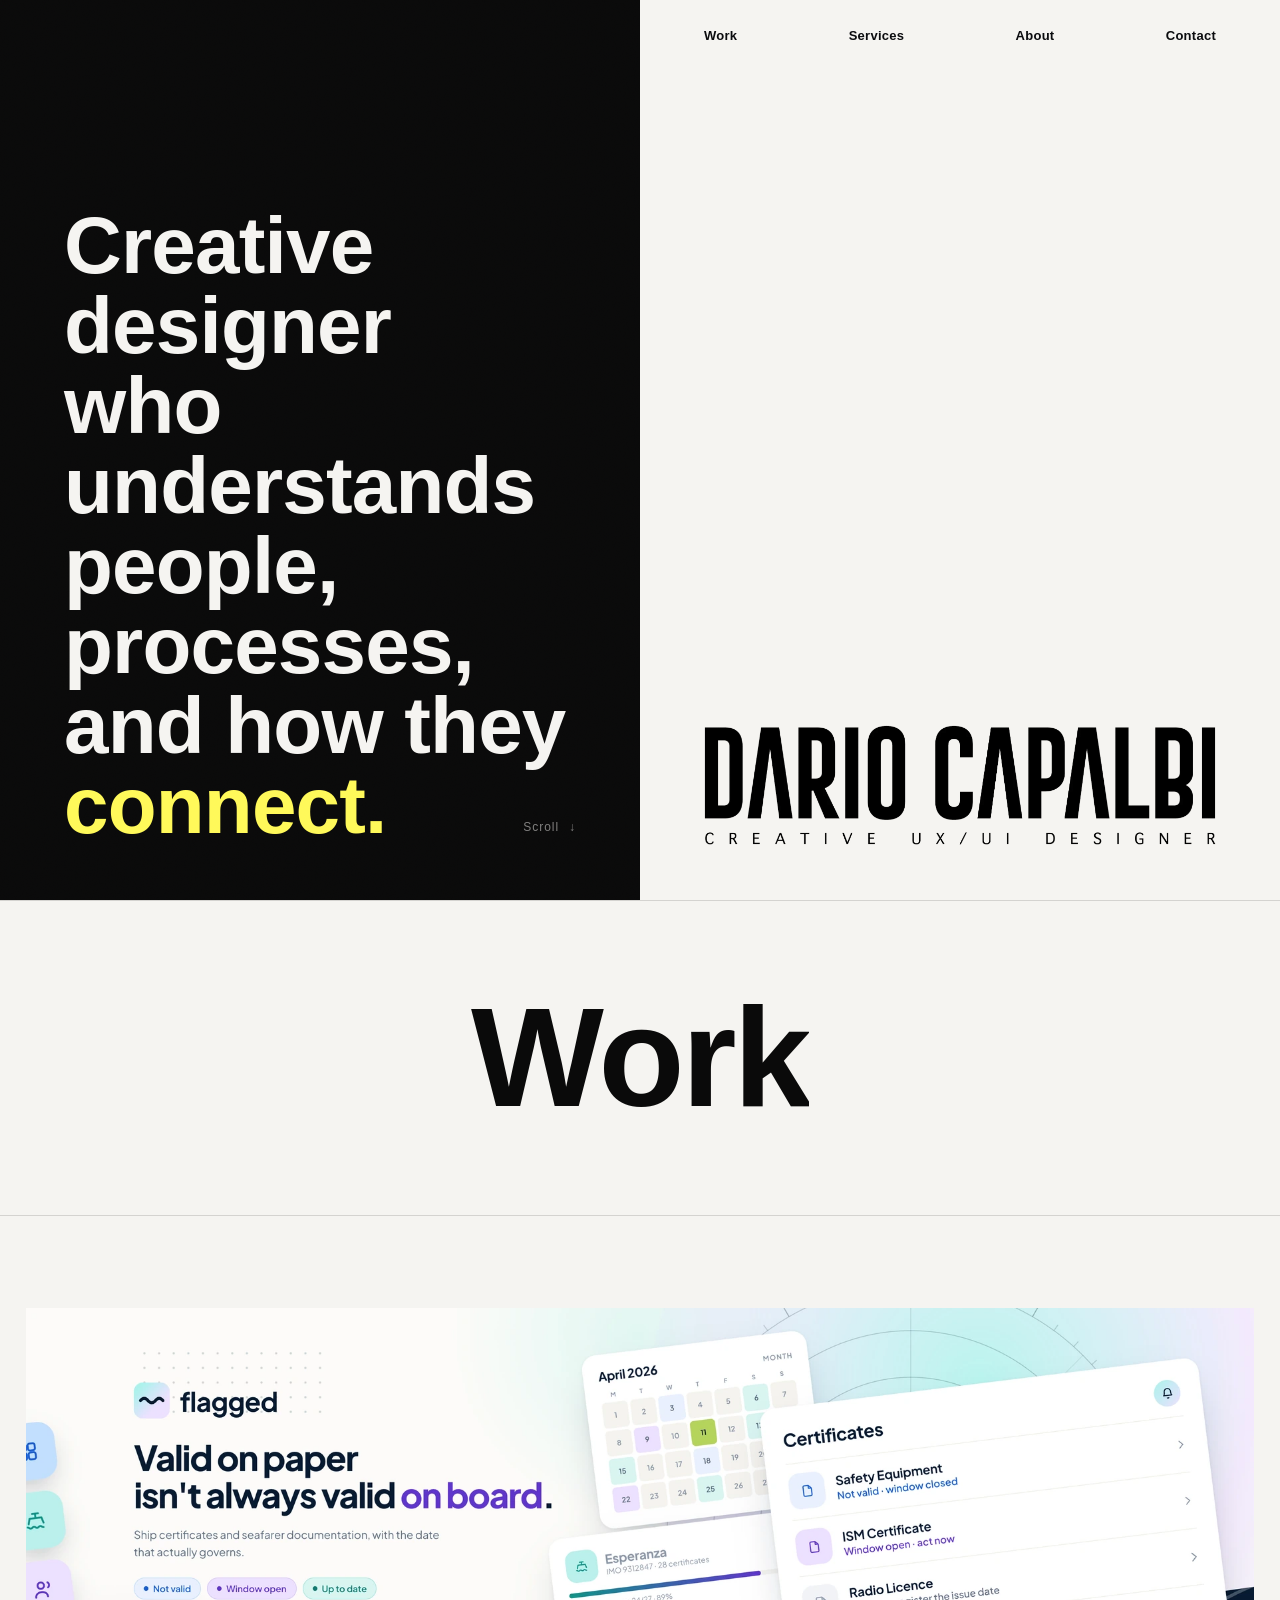
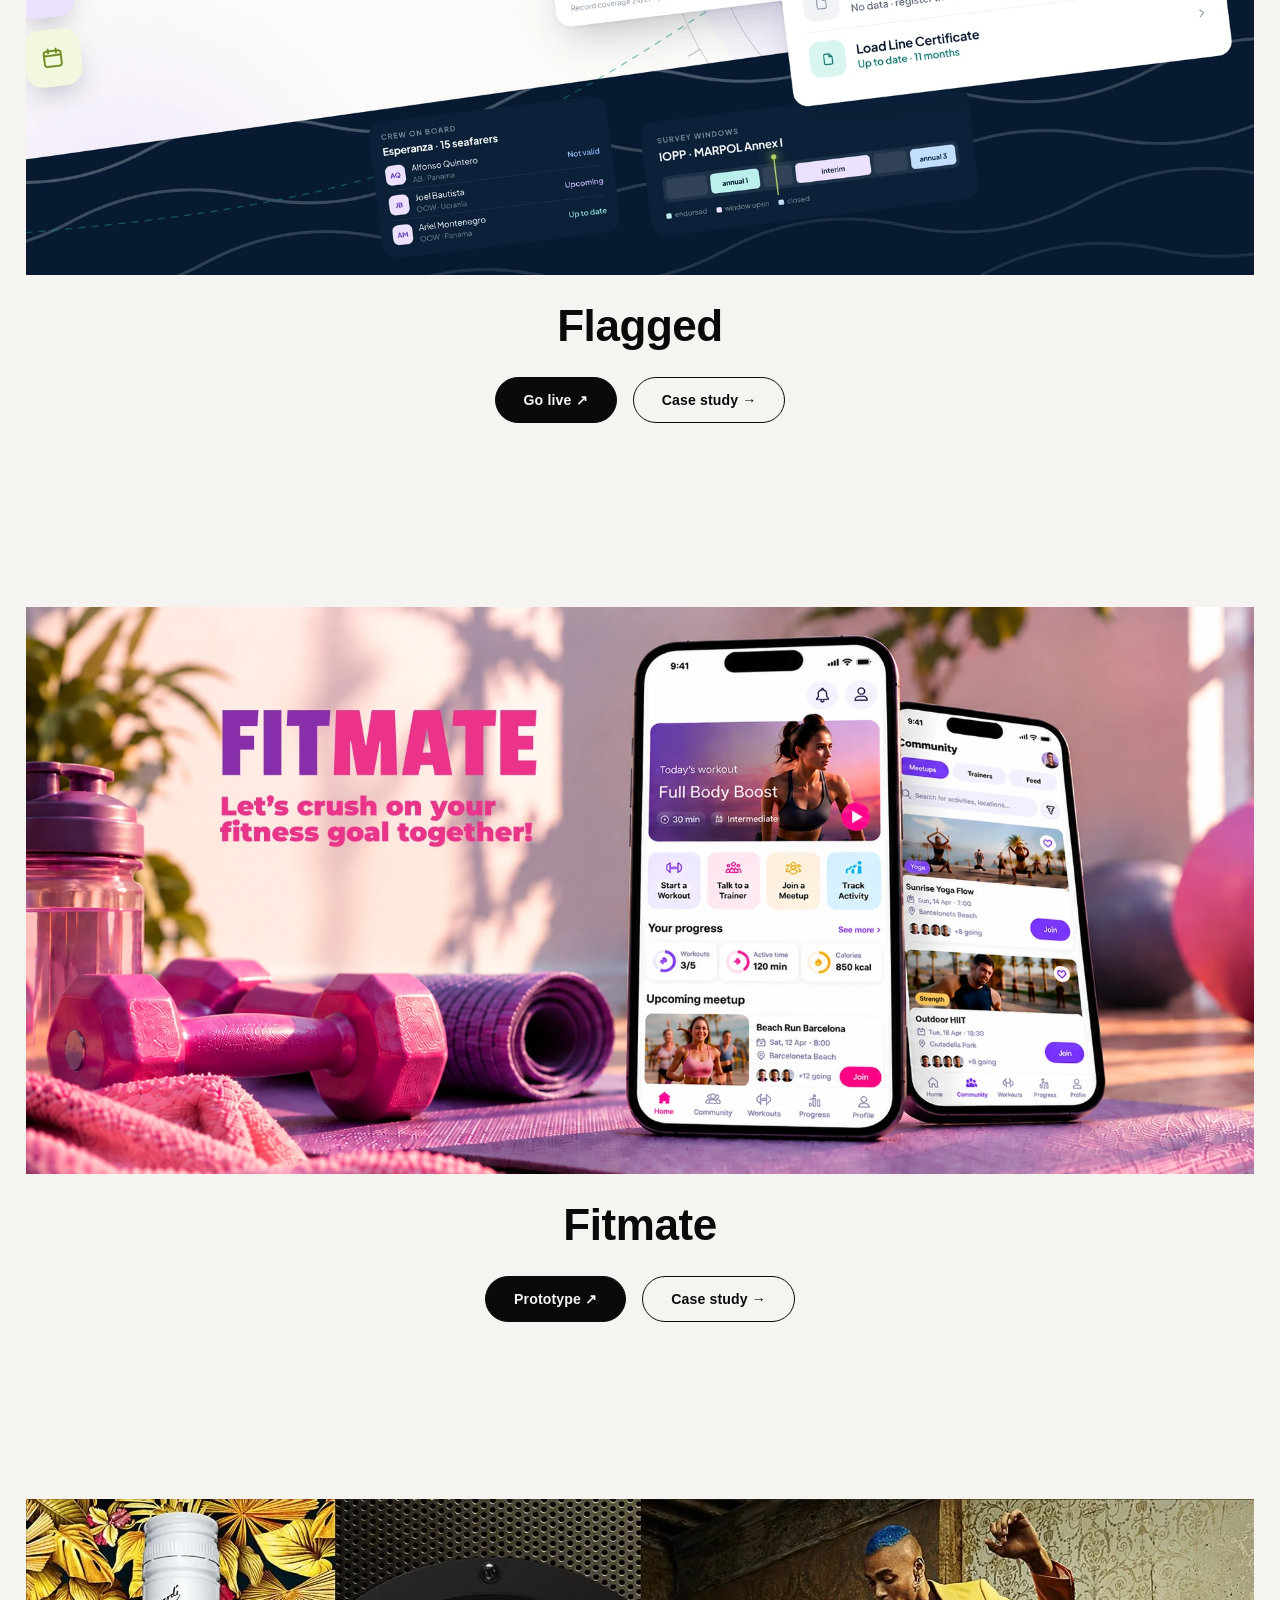
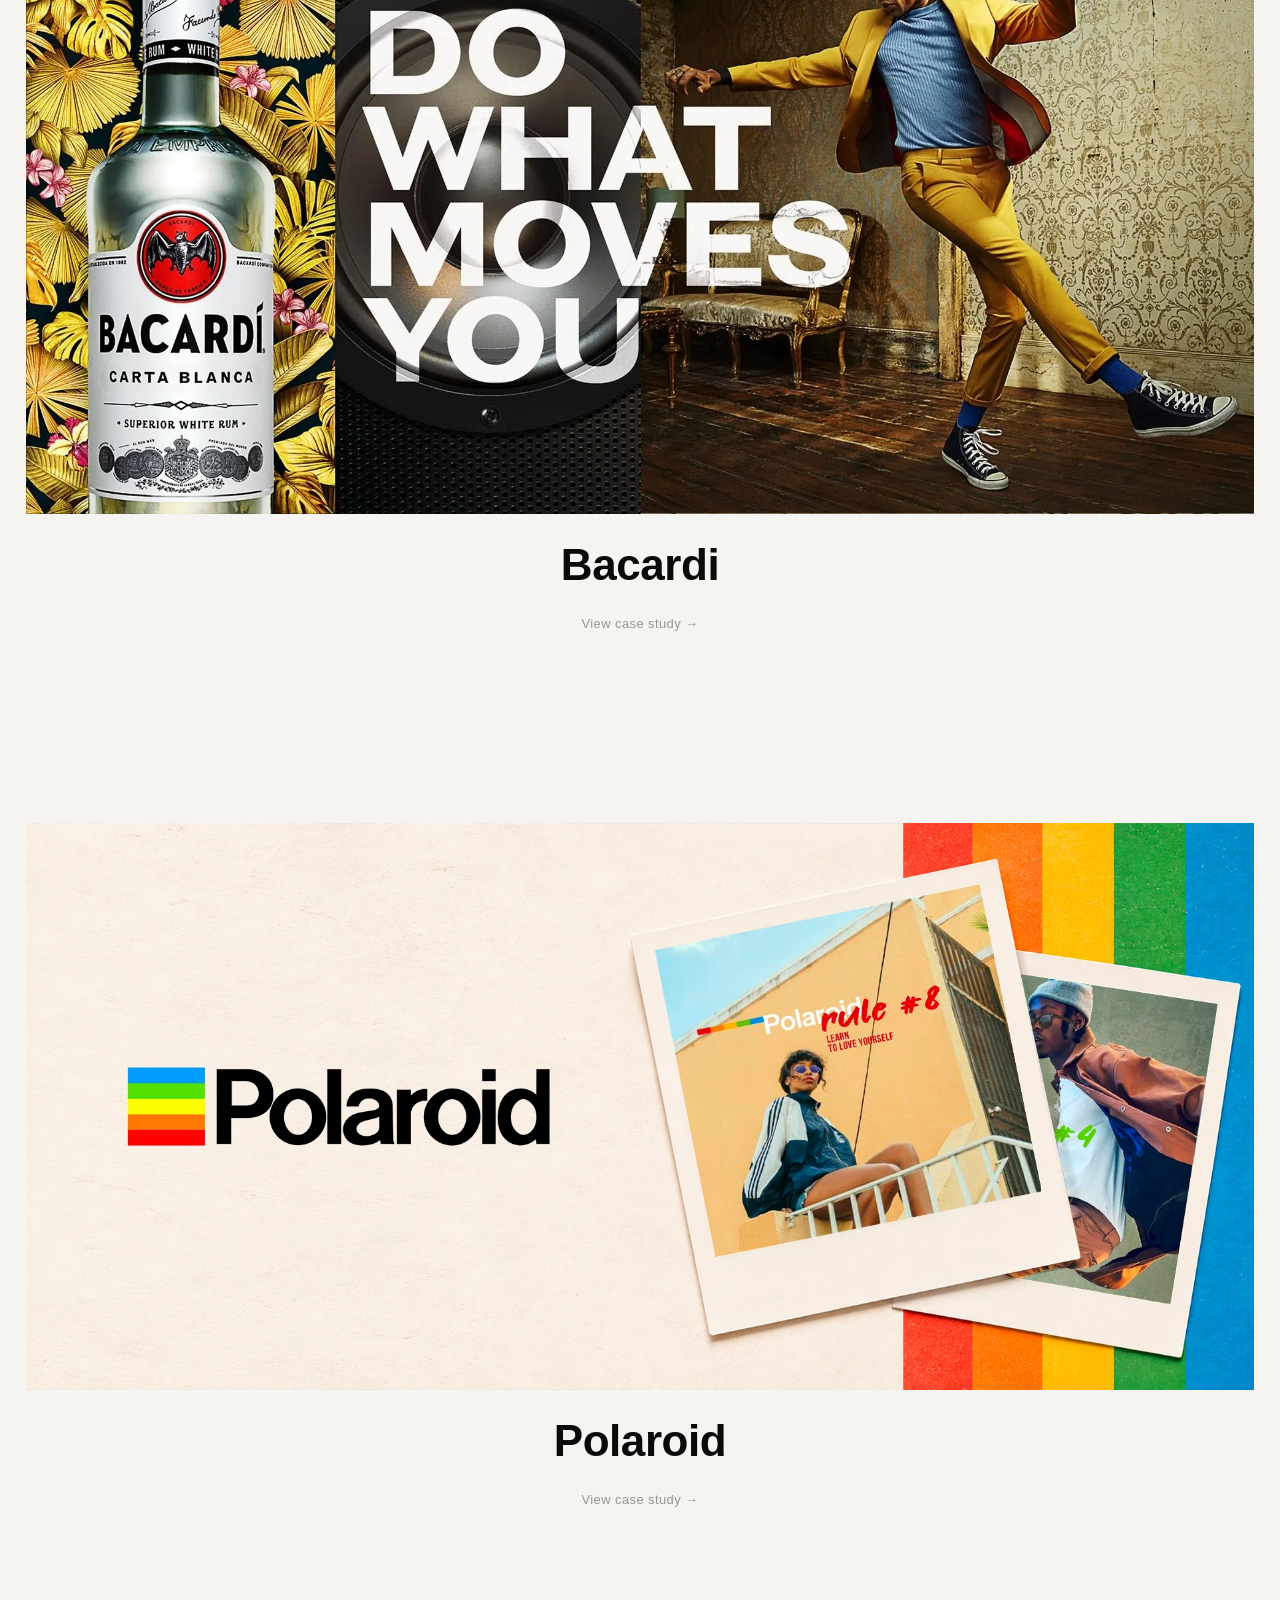
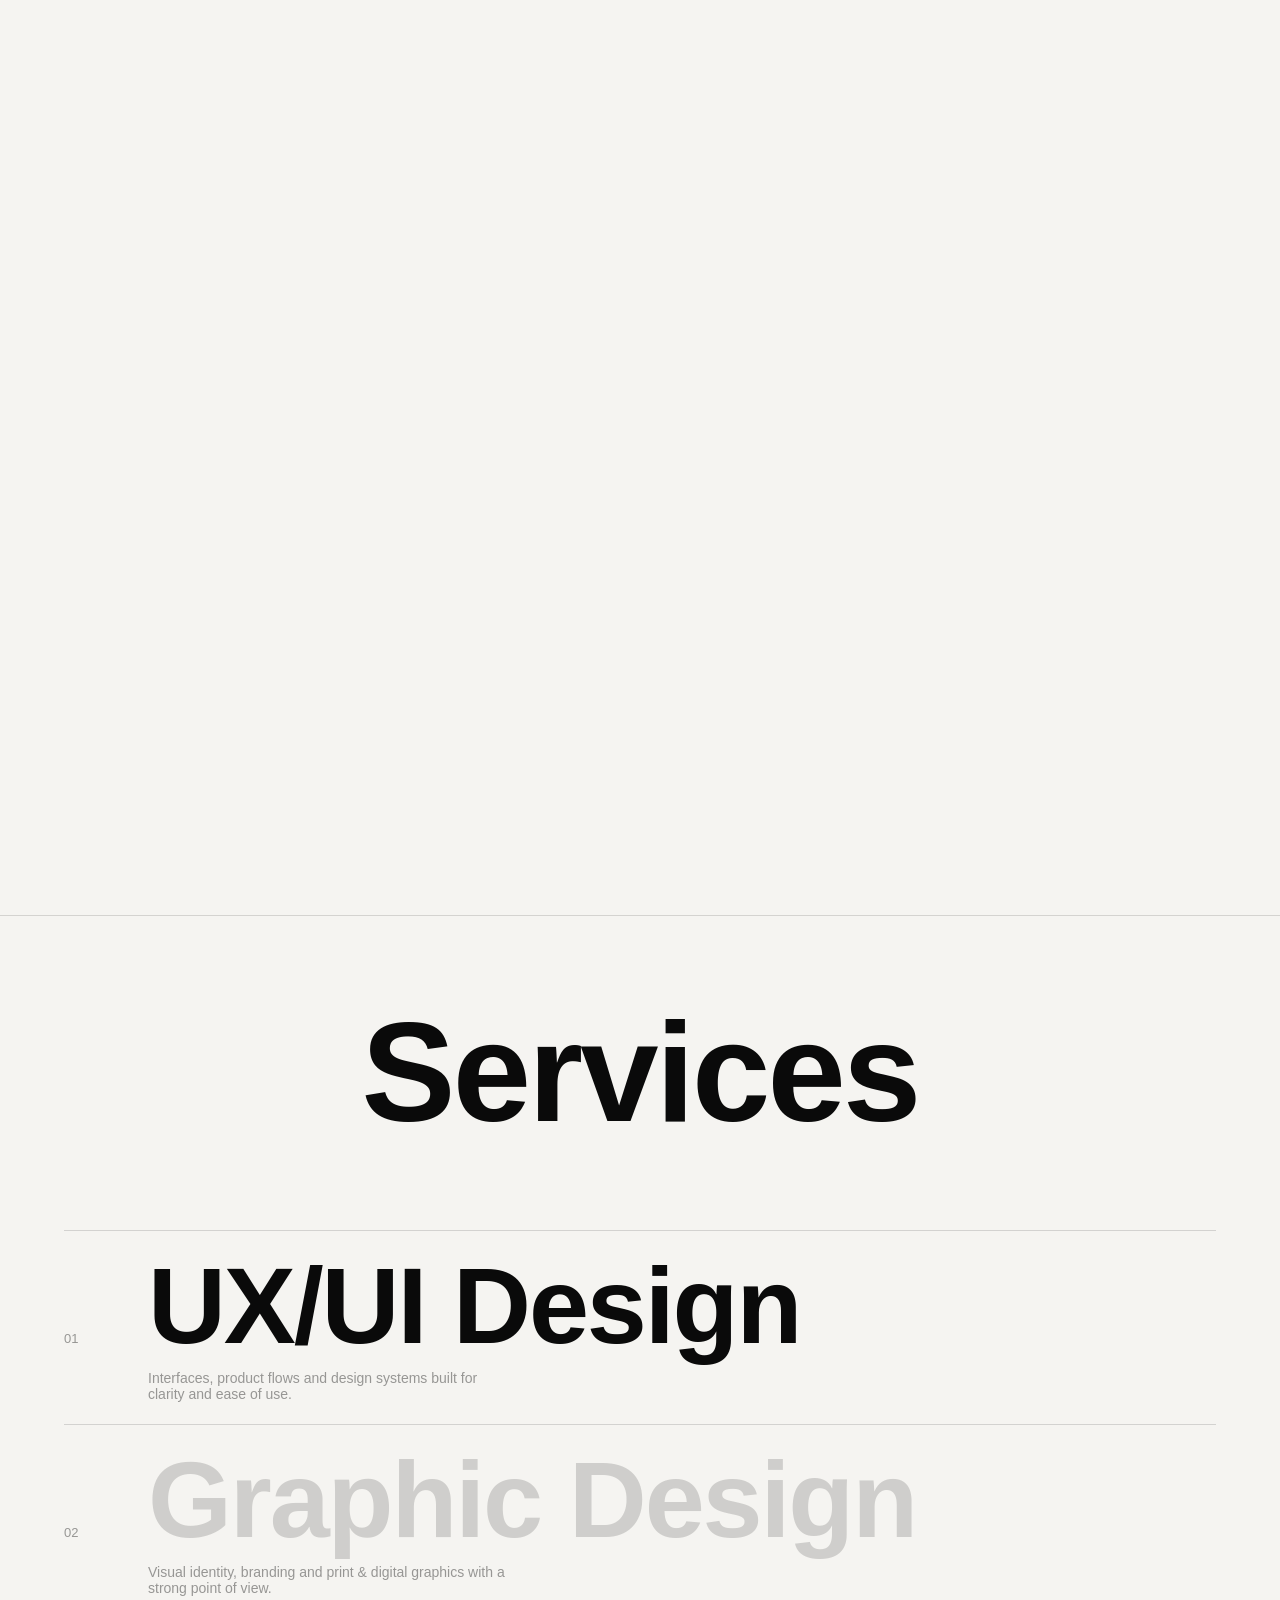
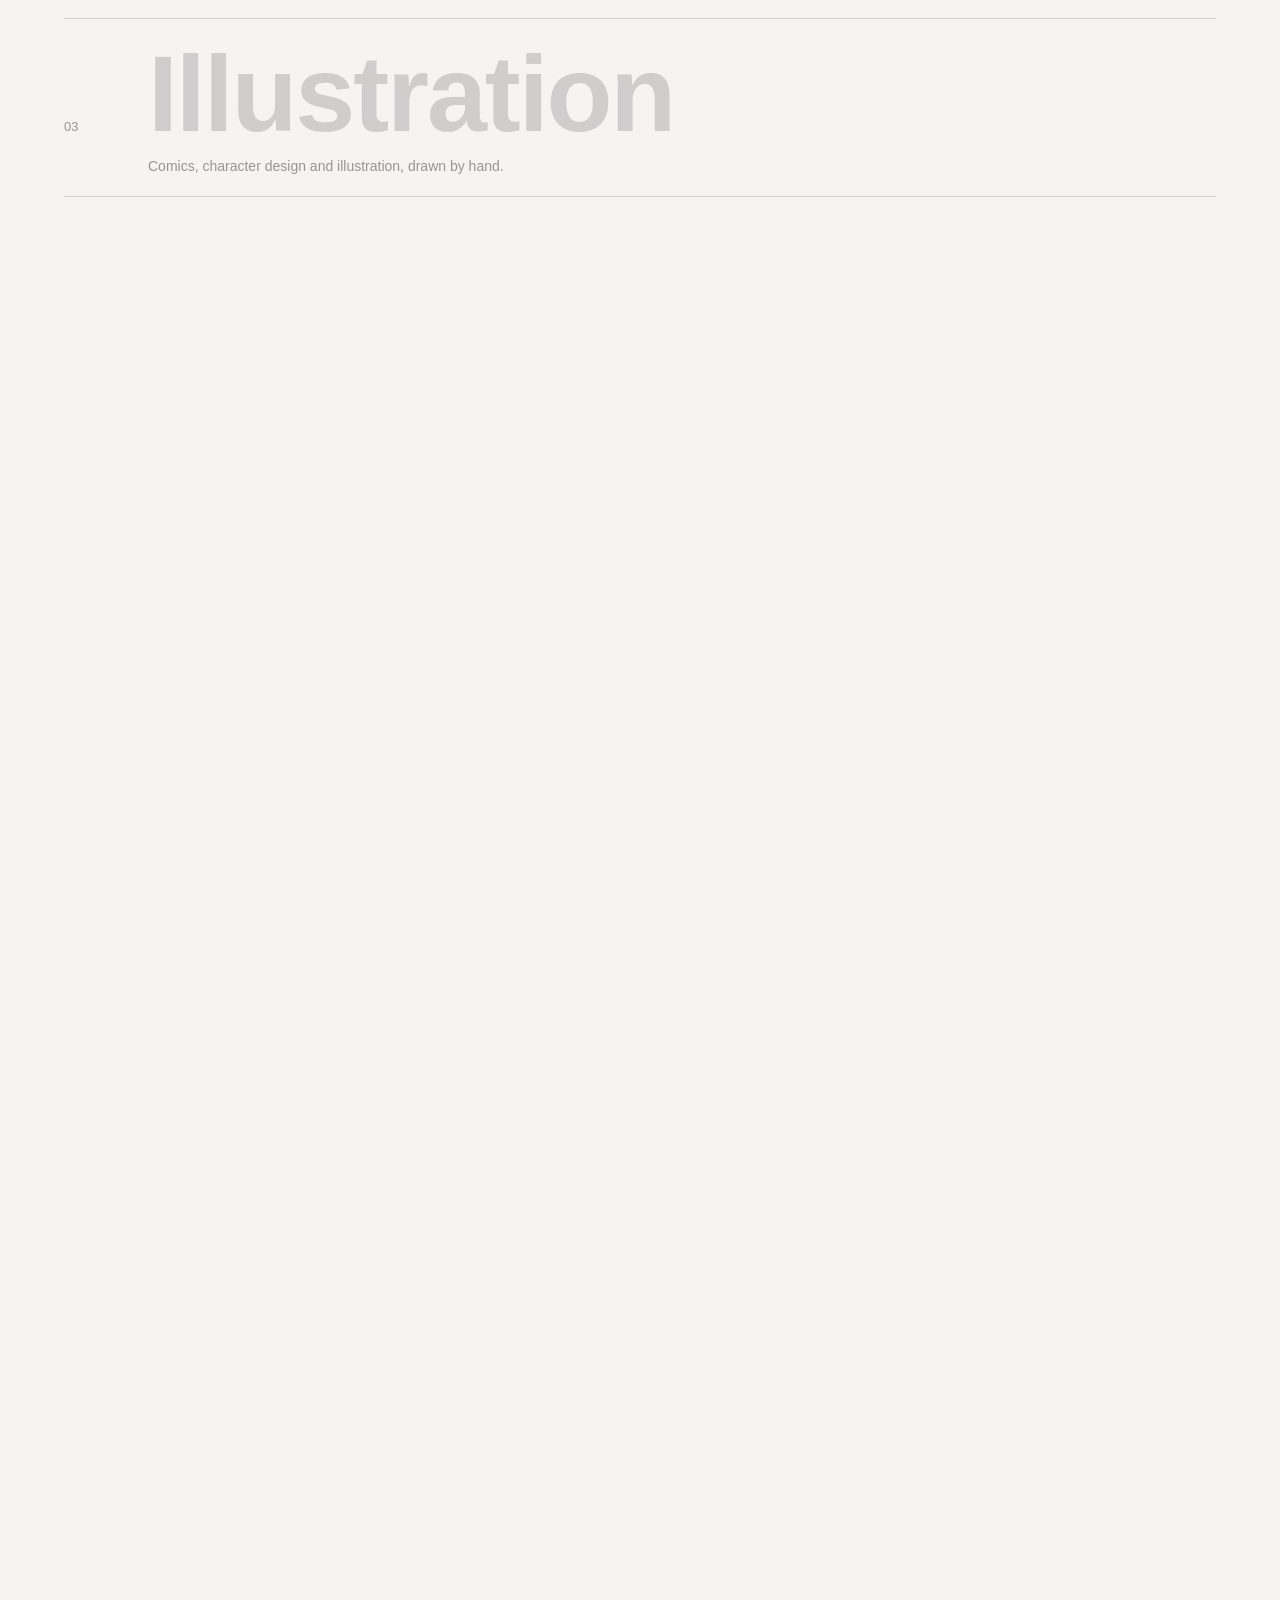
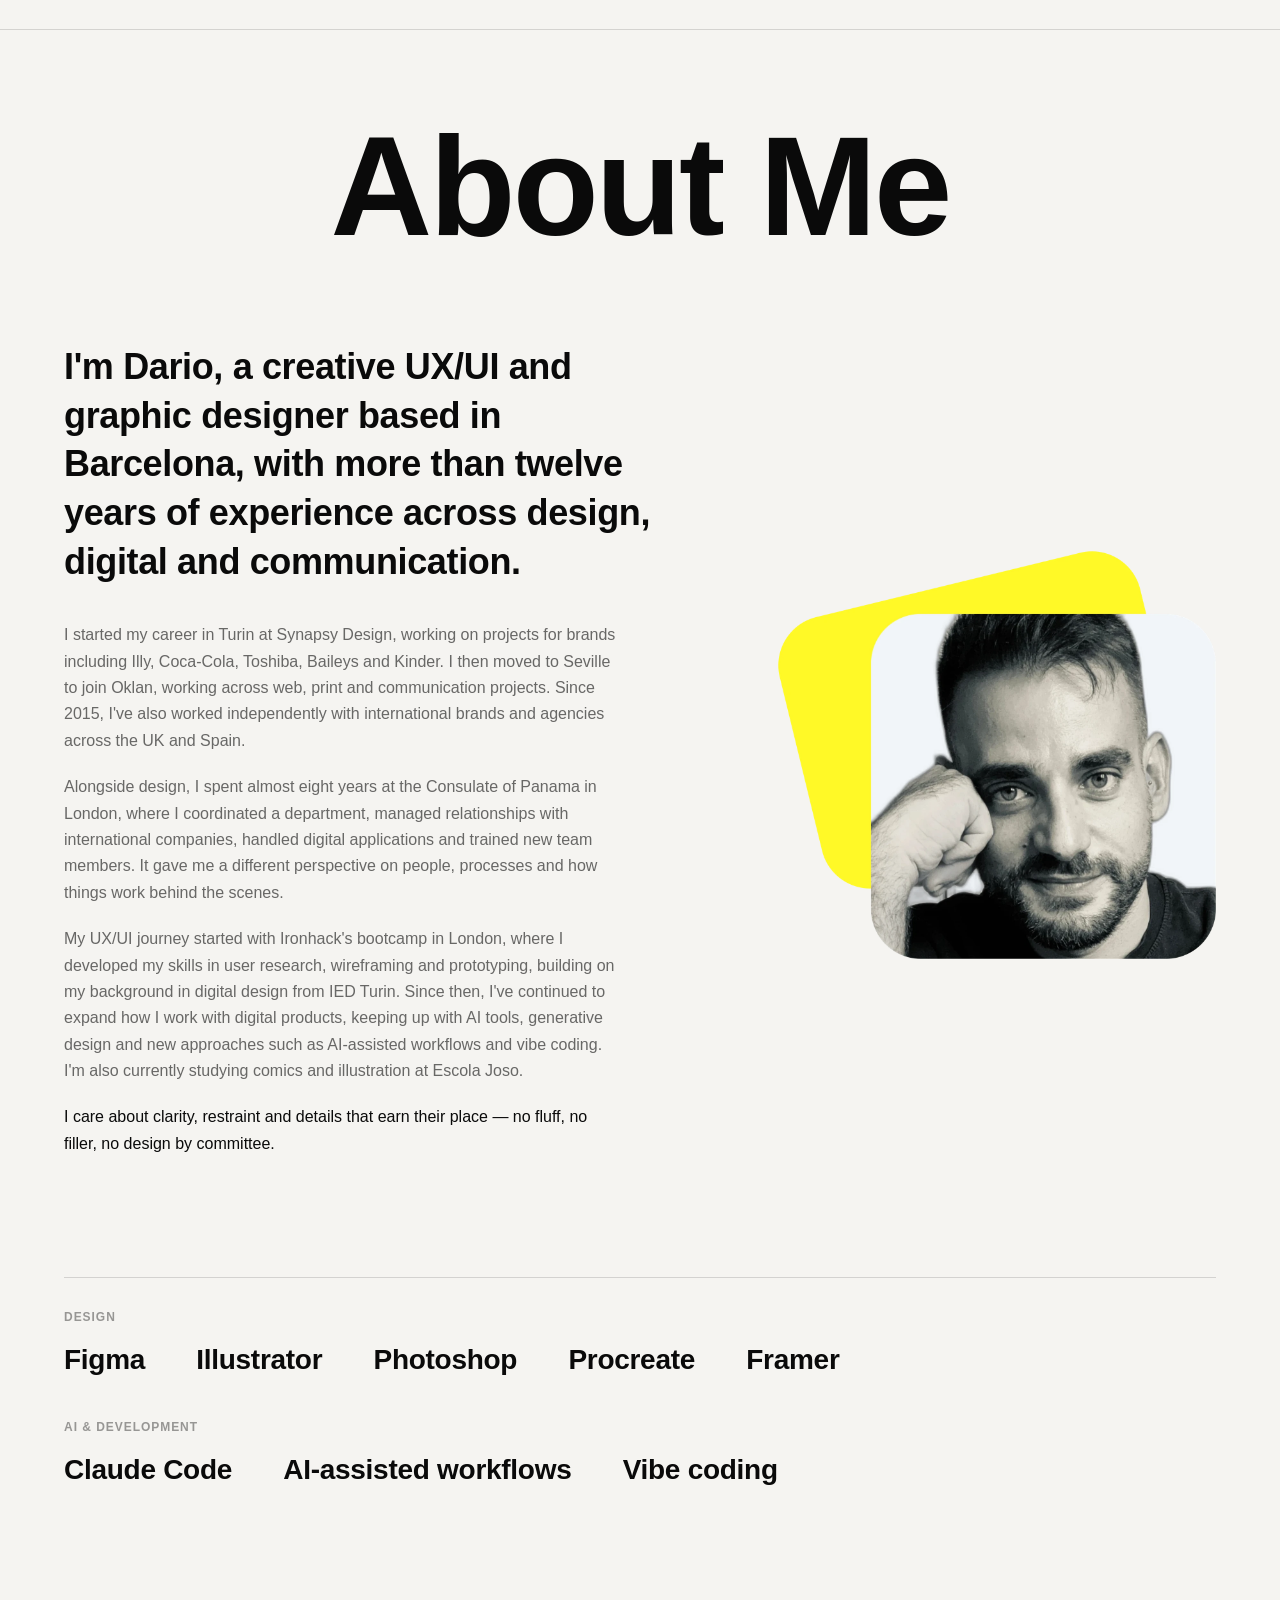
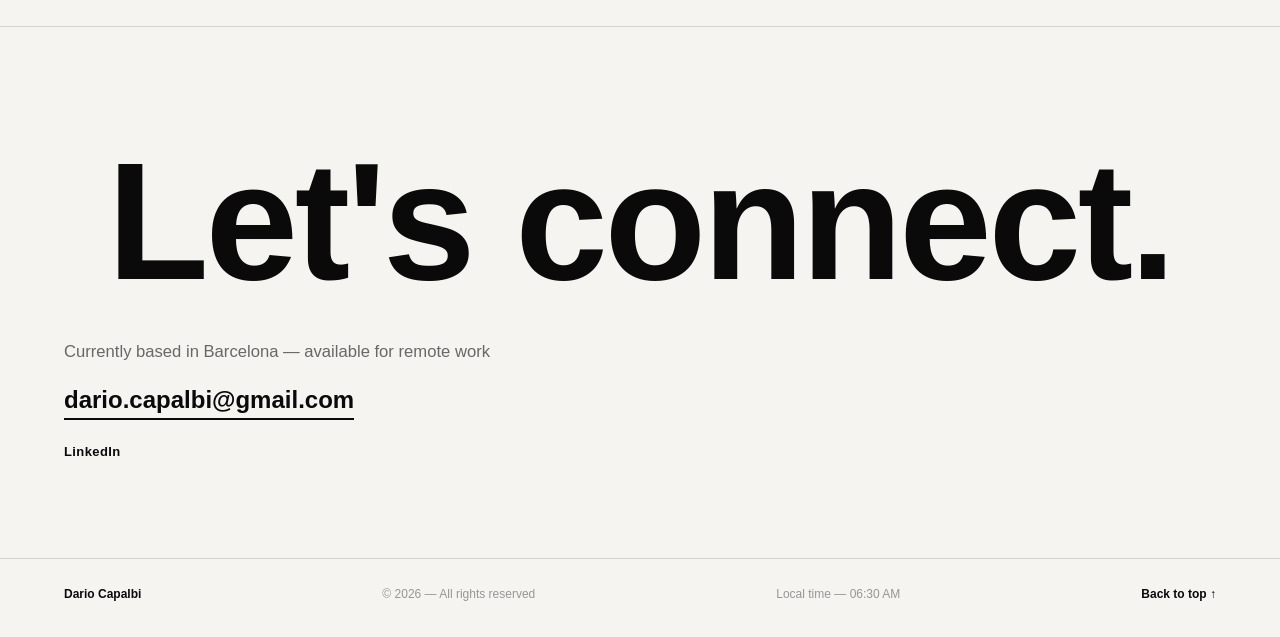
==== commit 1dcd11df: "Pubblica il prototipo di Fitmate, con il bottone sotto il banner come Flagged Non e un'immagine di u" ====
--- a/index.html
+++ b/index.html
@@ -62,11 +62,14 @@
           <a class="work__btn" href="flagged.html">Case study &rarr;</a>
         </div>
       </div>
-      <a class="work__slot reveal" href="fitmate.html">
+      <div class="work__slot reveal">
         <div class="work__box work__box--02"></div>
         <p class="work__title">Fitmate</p>
-        <small class="work__status">View case study &rarr;</small>
-      </a>
+        <div class="work__actions">
+          <a class="work__btn work__btn--solid" href="fitmate-prototype.html">Prototype &nearr;</a>
+          <a class="work__btn" href="fitmate.html">Case study &rarr;</a>
+        </div>
+      </div>
       <a class="work__slot reveal" href="bacardi.html">
         <div class="work__box work__box--03"></div>
         <p class="work__title">Bacardi</p>
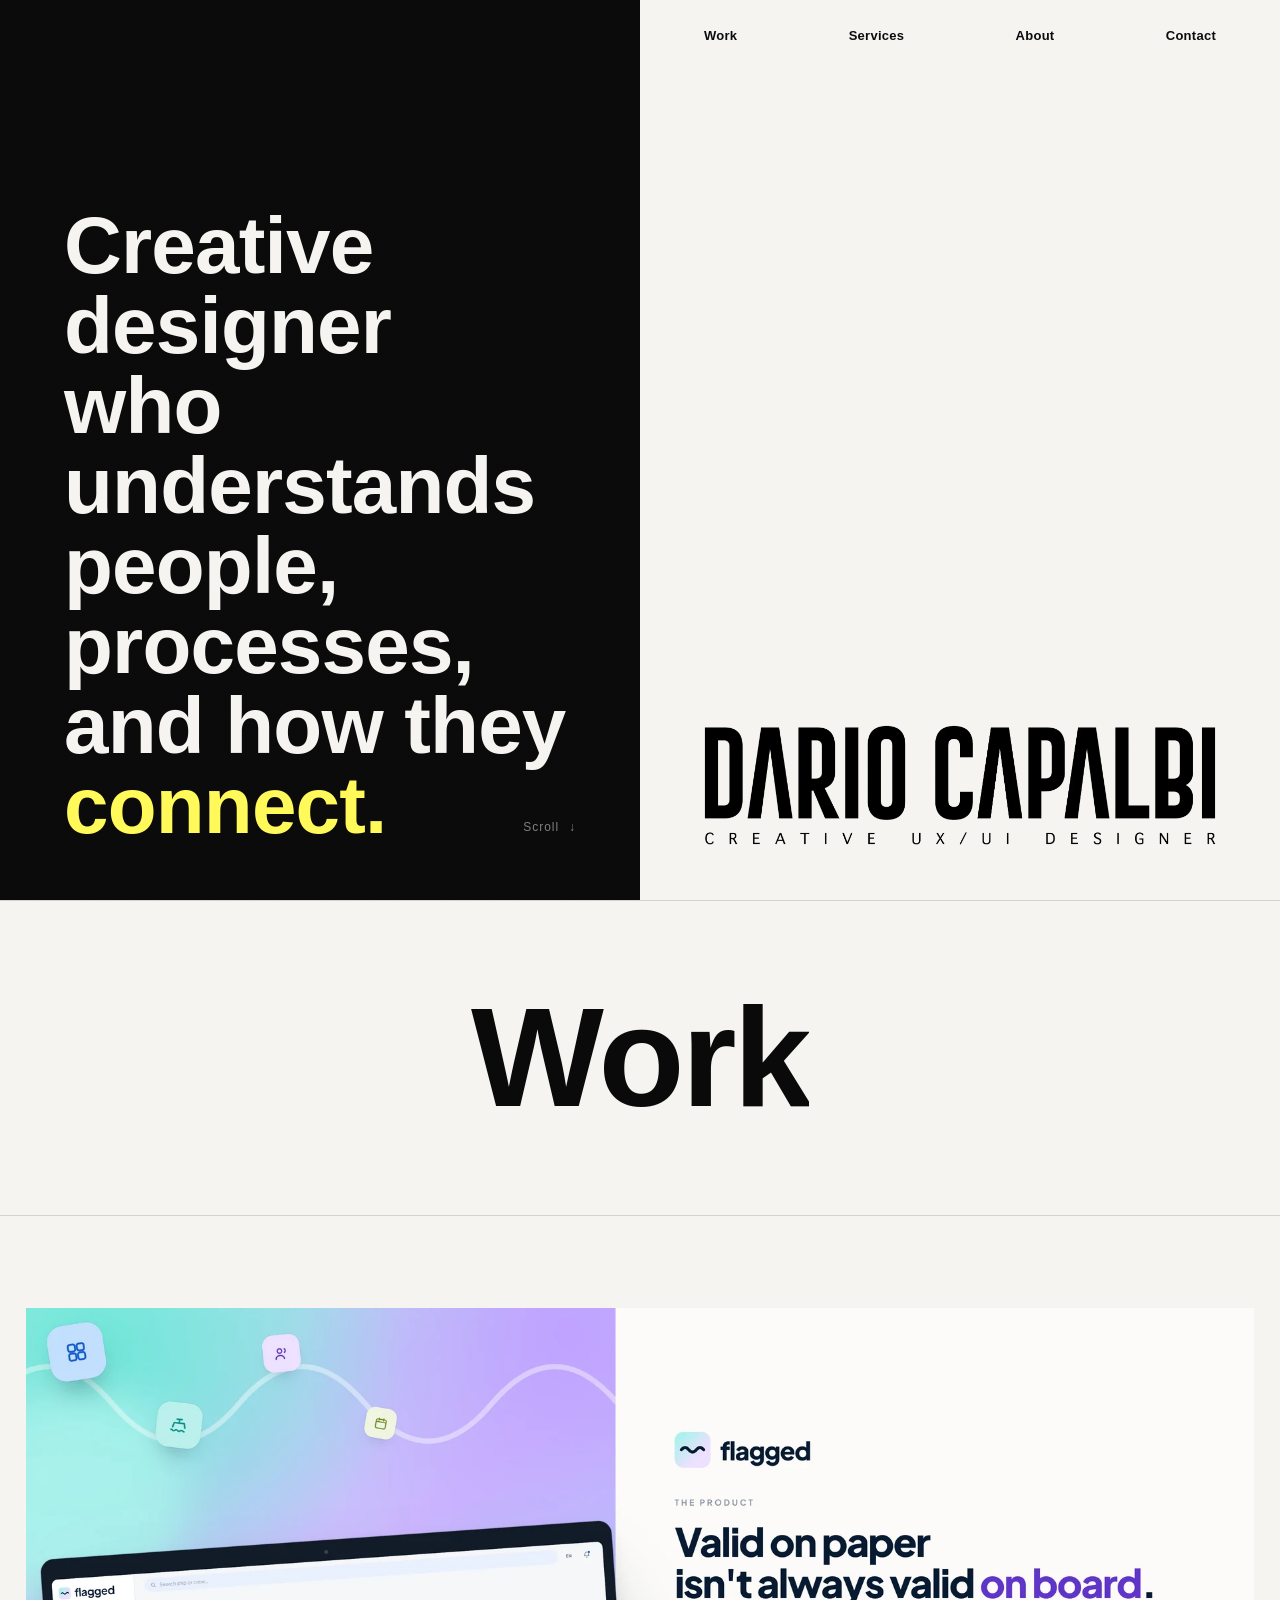
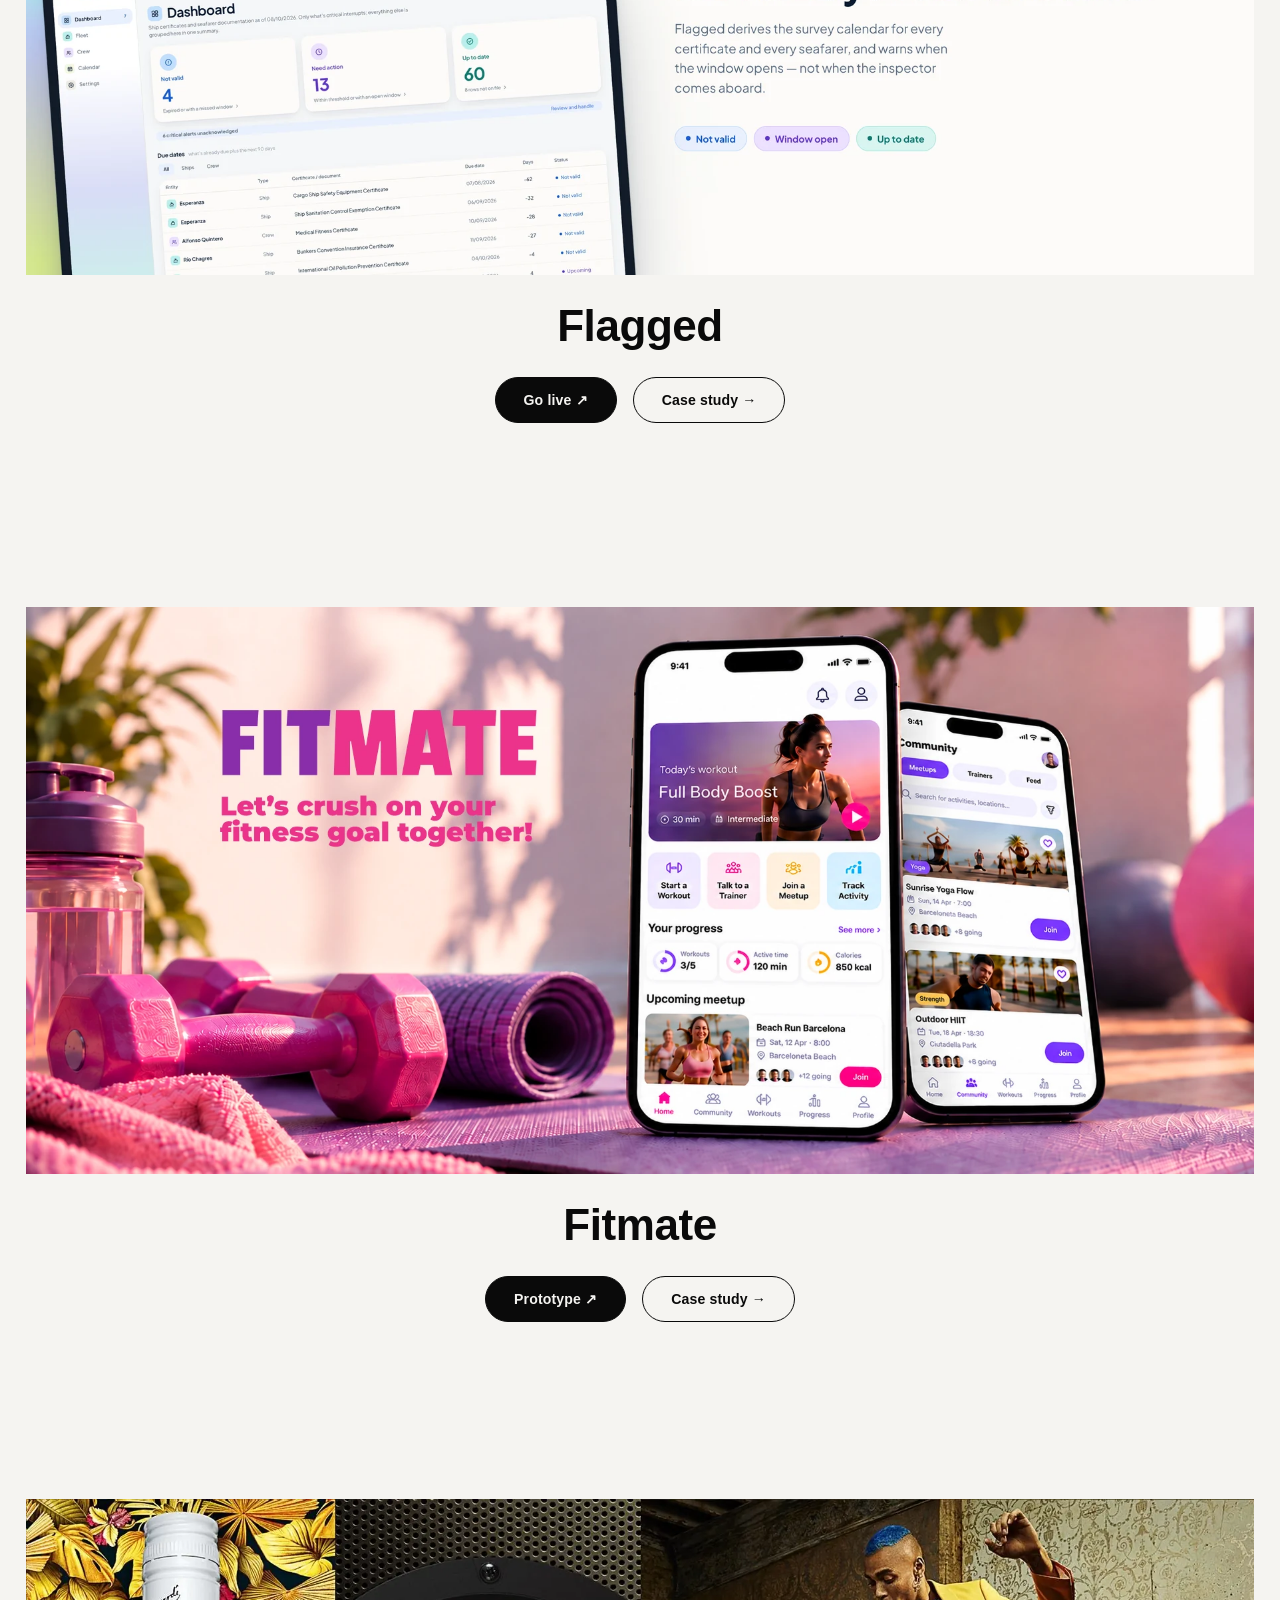
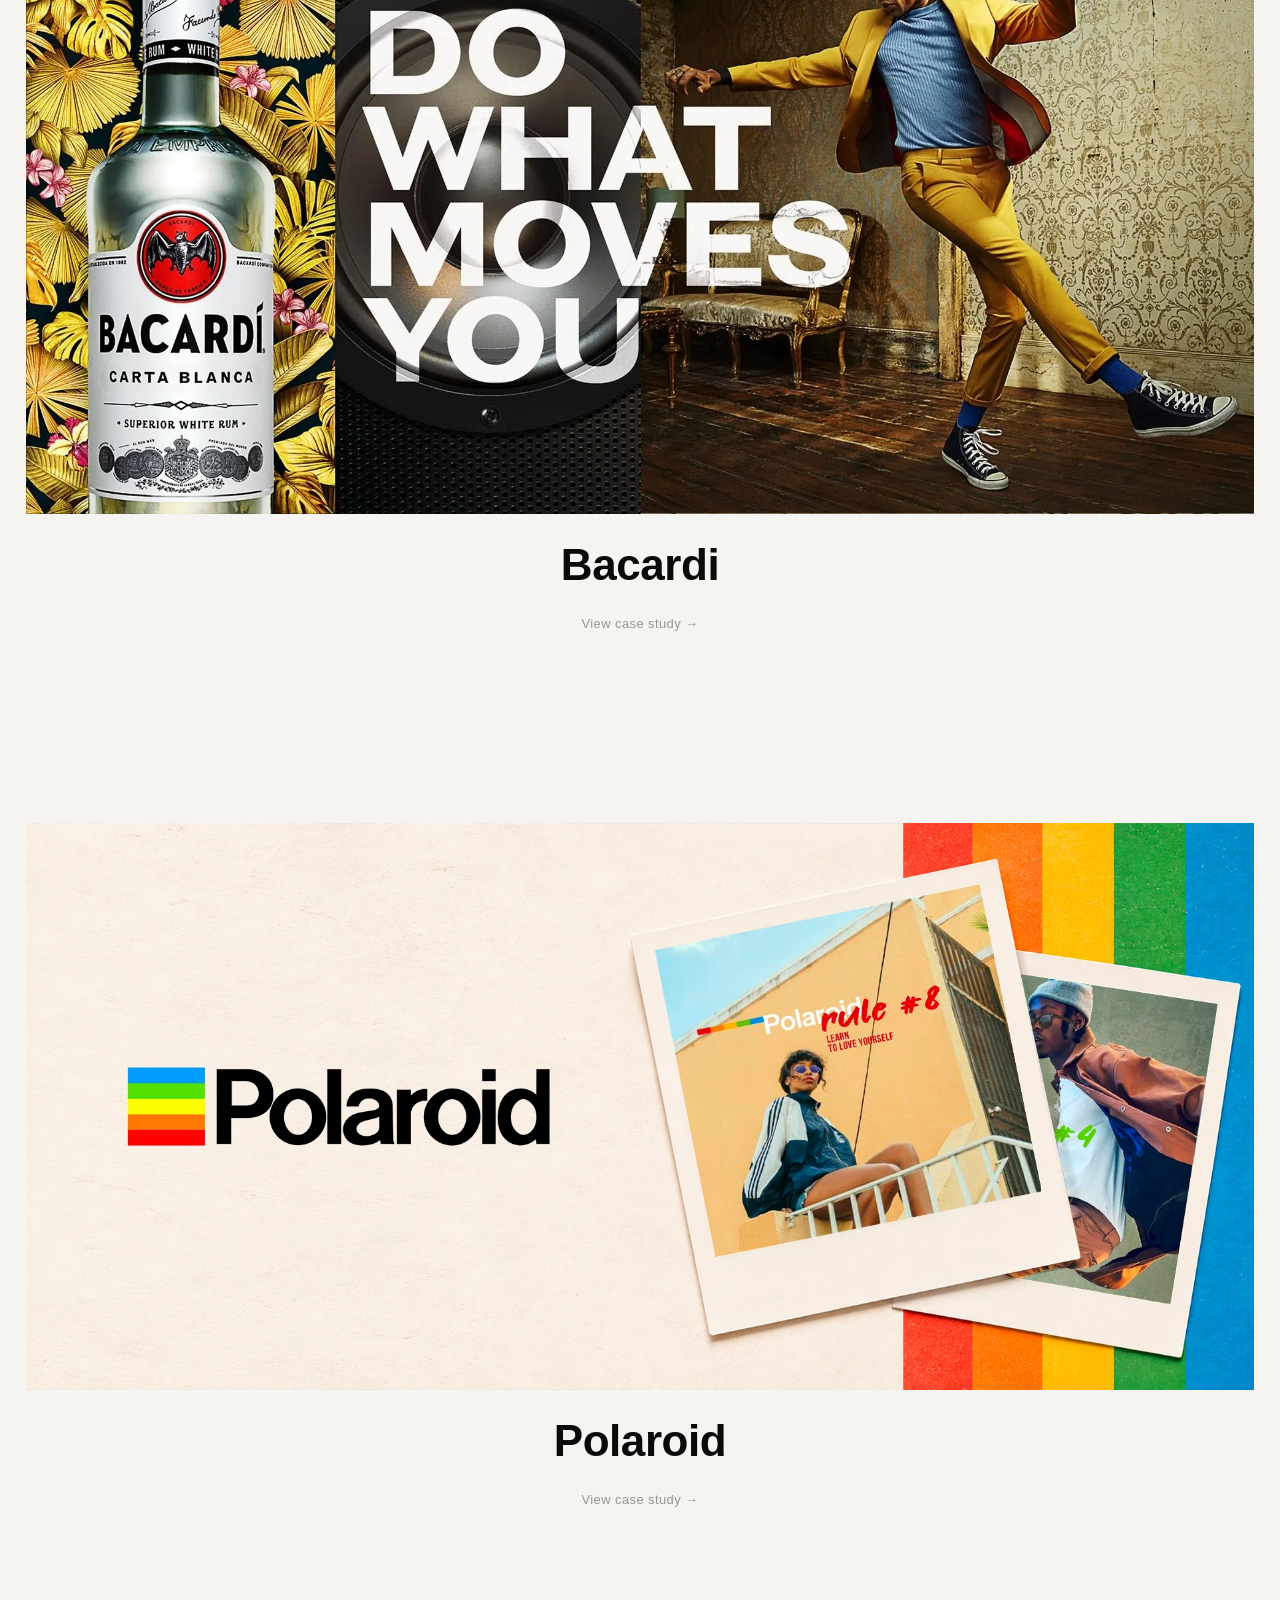
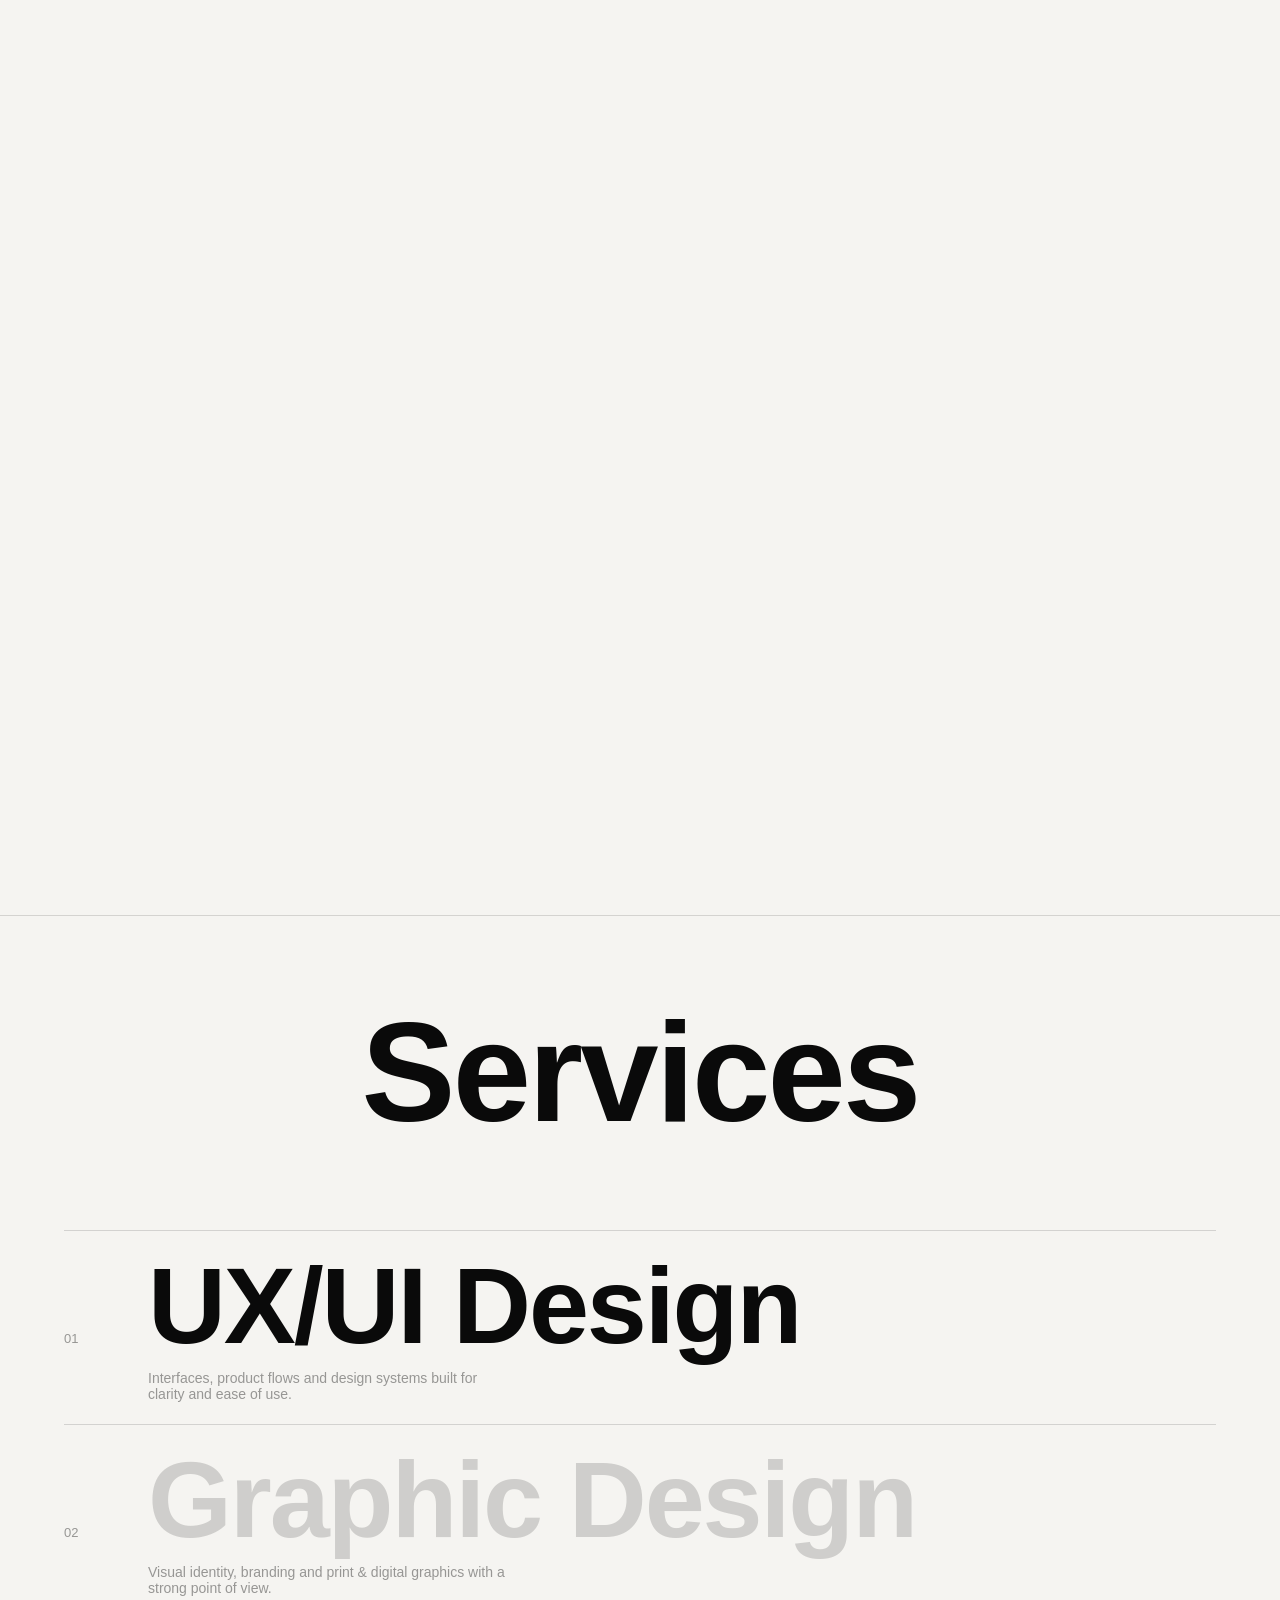
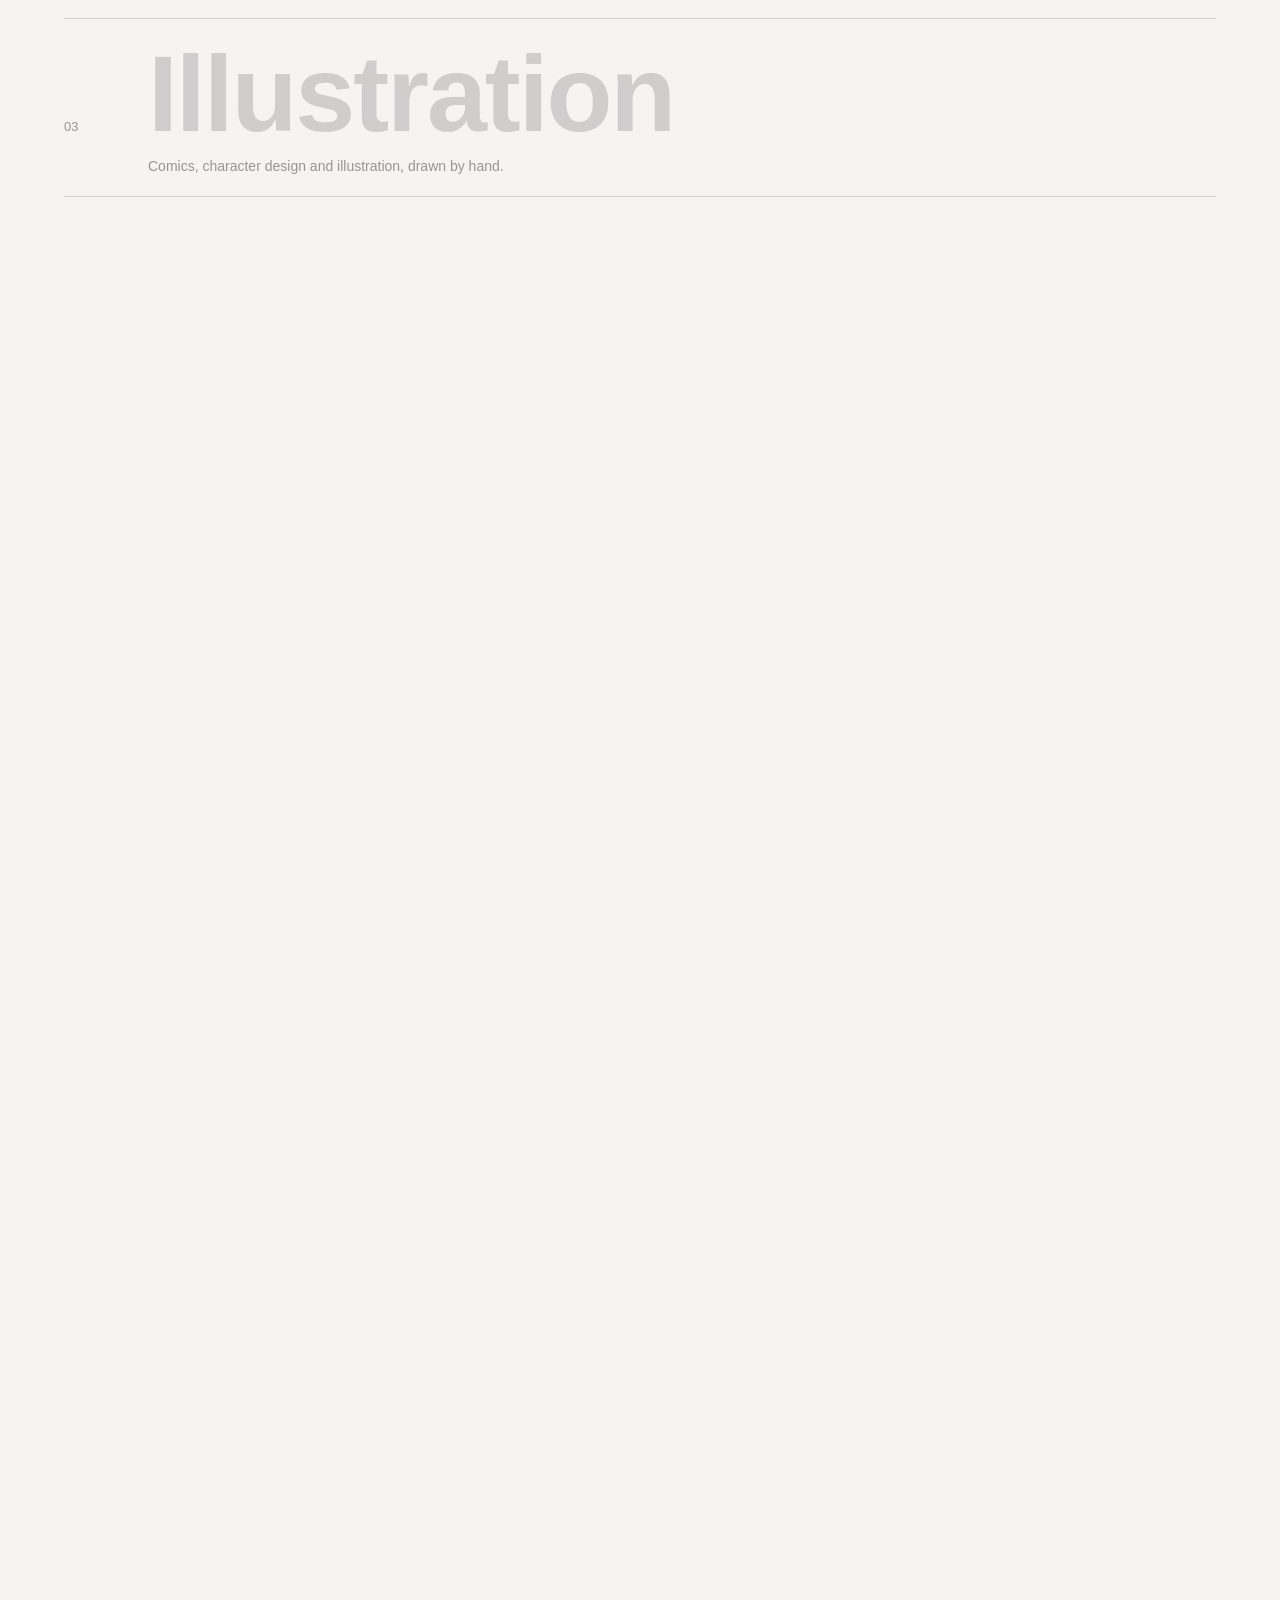
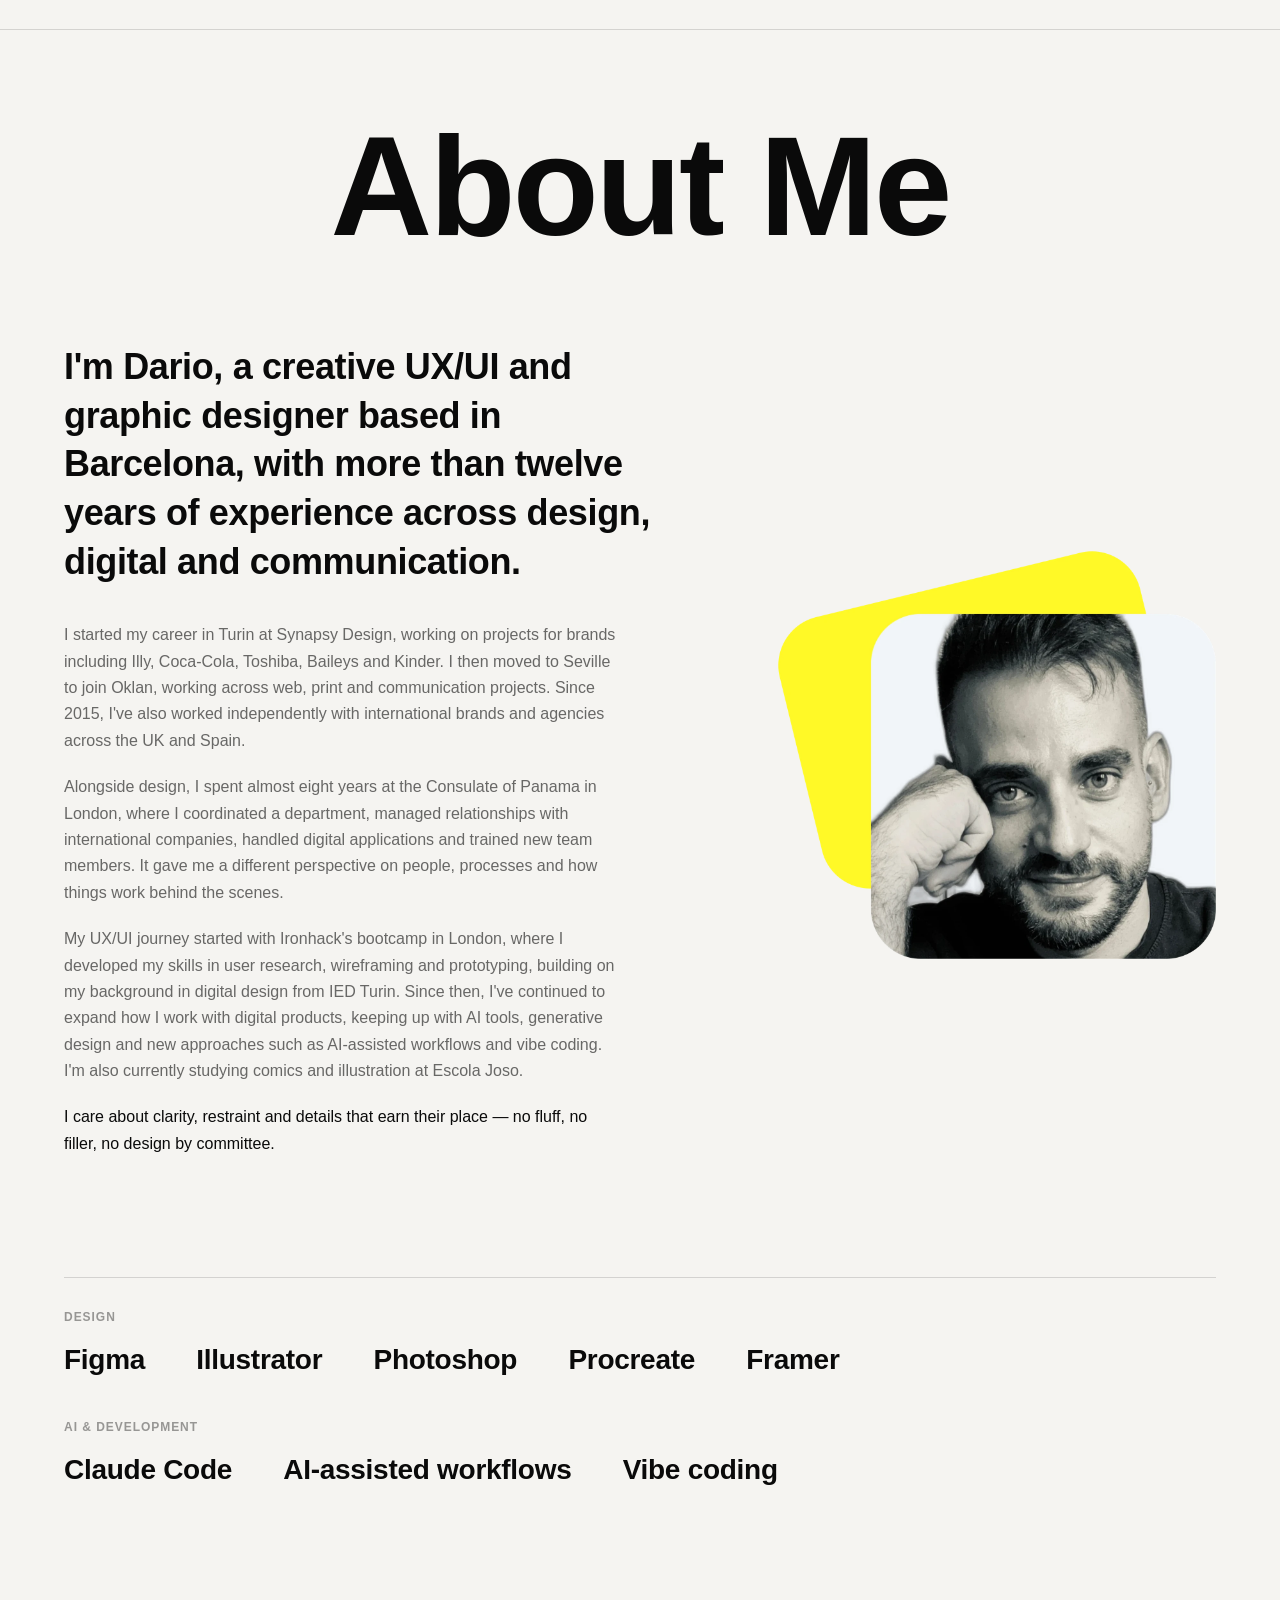
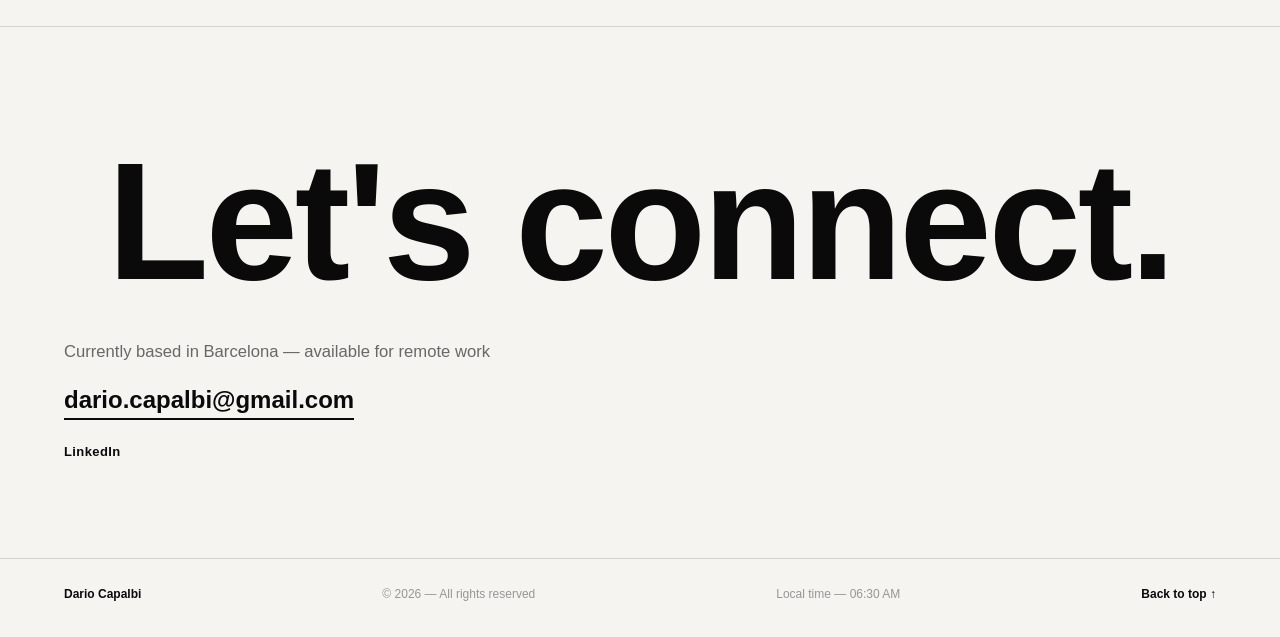
==== commit de396945: "Banner nuovo per Flagged: sfumatura e laptop a sinistra, marchio e claim a destra La composizione vi" ====
--- a/index.html
+++ b/index.html
@@ -11,7 +11,7 @@
 <link rel="preconnect" href="https://api.fontshare.com">
 <link href="https://api.fontshare.com/v2/css?f[]=switzer@400,500,600,700,800,900&display=swap" rel="stylesheet">
 
-<link rel="stylesheet" href="css/styles.css?v=128">
+<link rel="stylesheet" href="css/styles.css?v=129">
 </head>
 <body>
 
--- a/css/styles.css
+++ b/css/styles.css
@@ -858,7 +858,7 @@
 }
 
 .work__box--01 {
-  background: url("../assets/work-01-flagged-3.webp") center / cover no-repeat;
+  background: url("../assets/work-01-flagged-4.webp") center / cover no-repeat;
 }
 
 .work__box--02 {
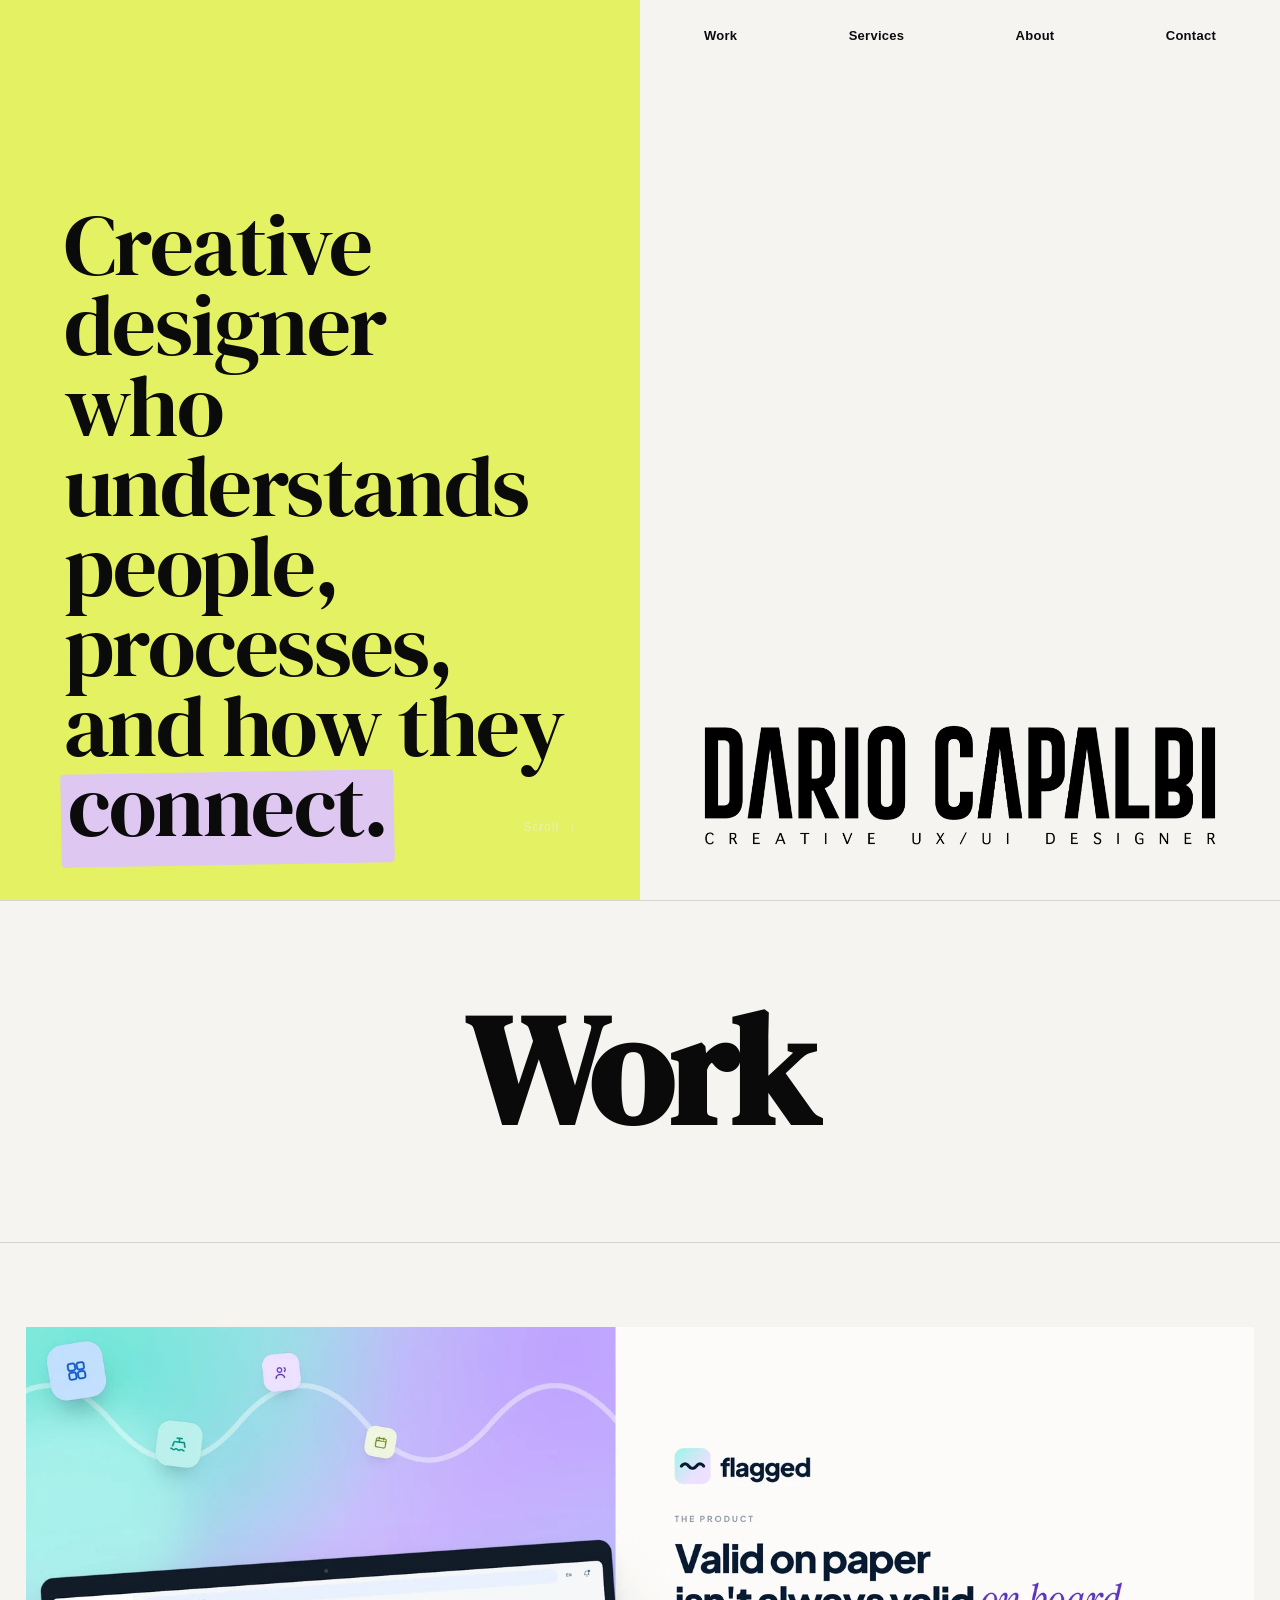
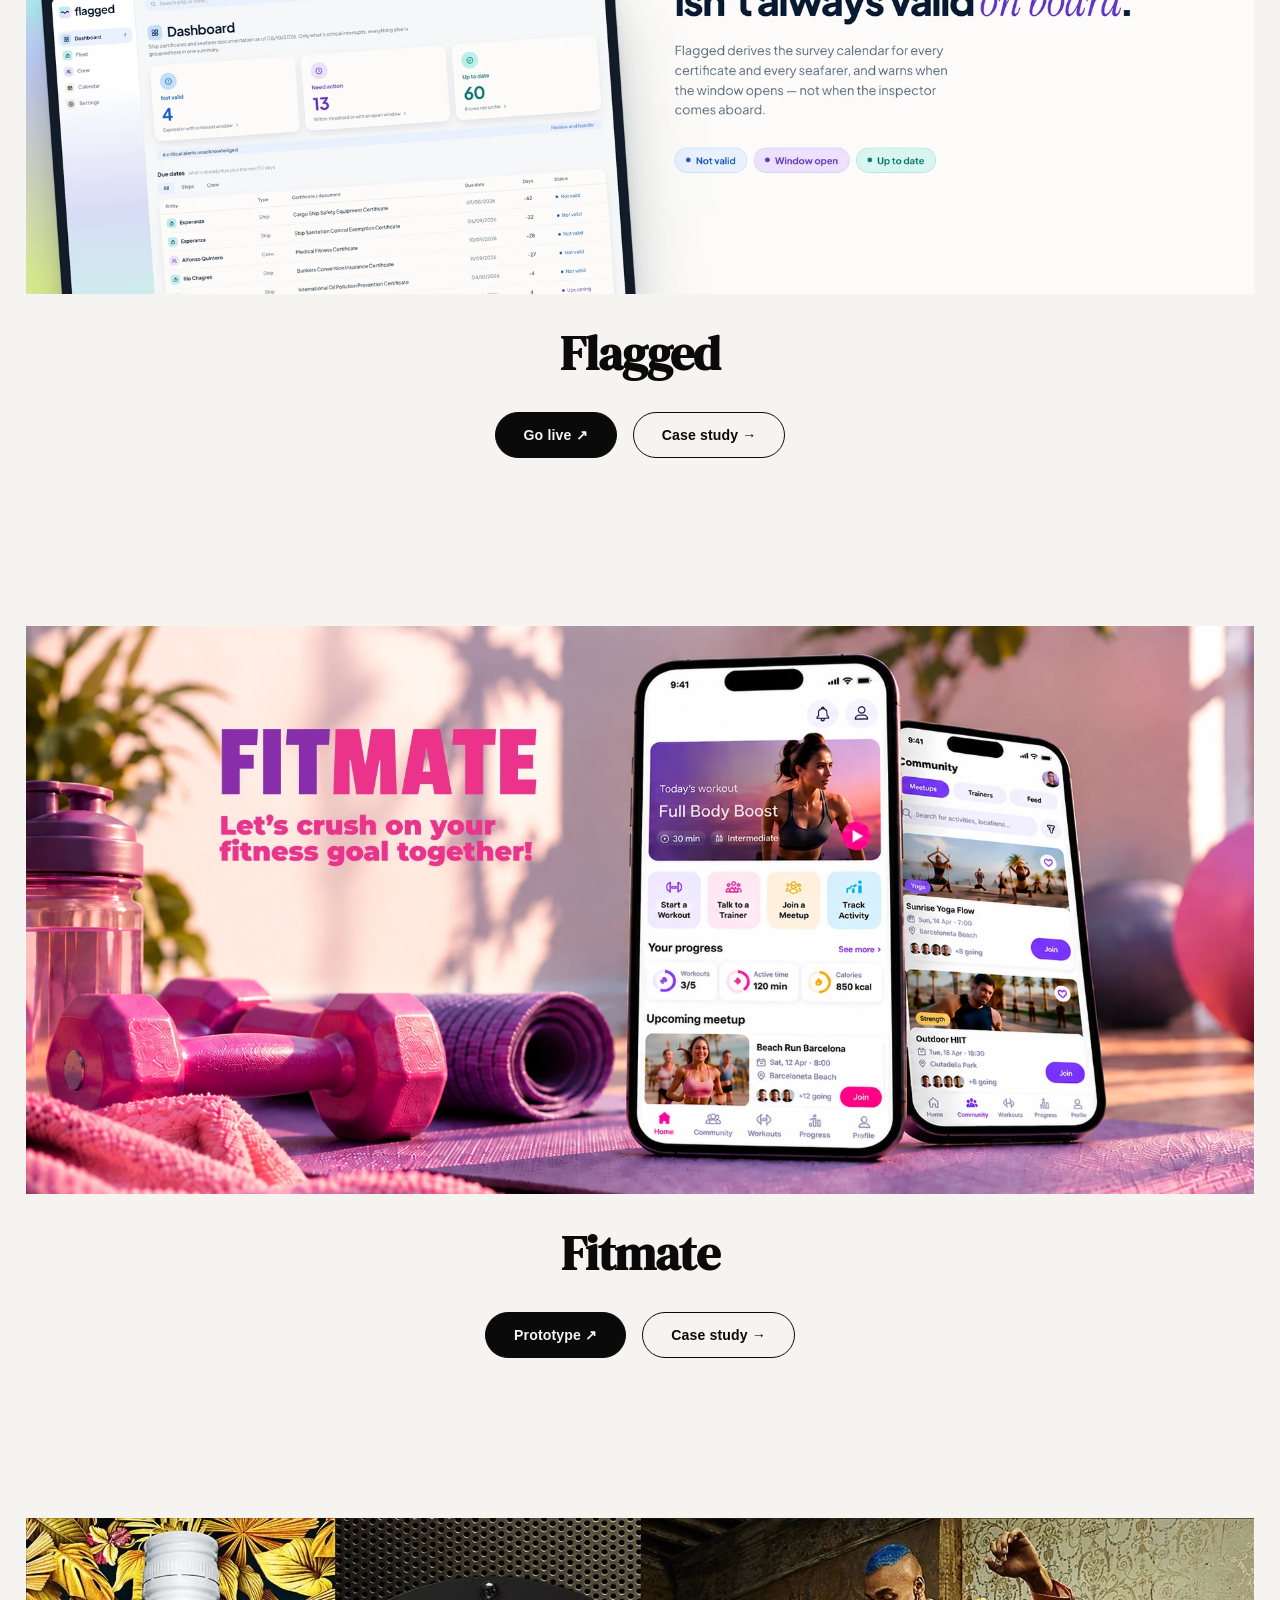
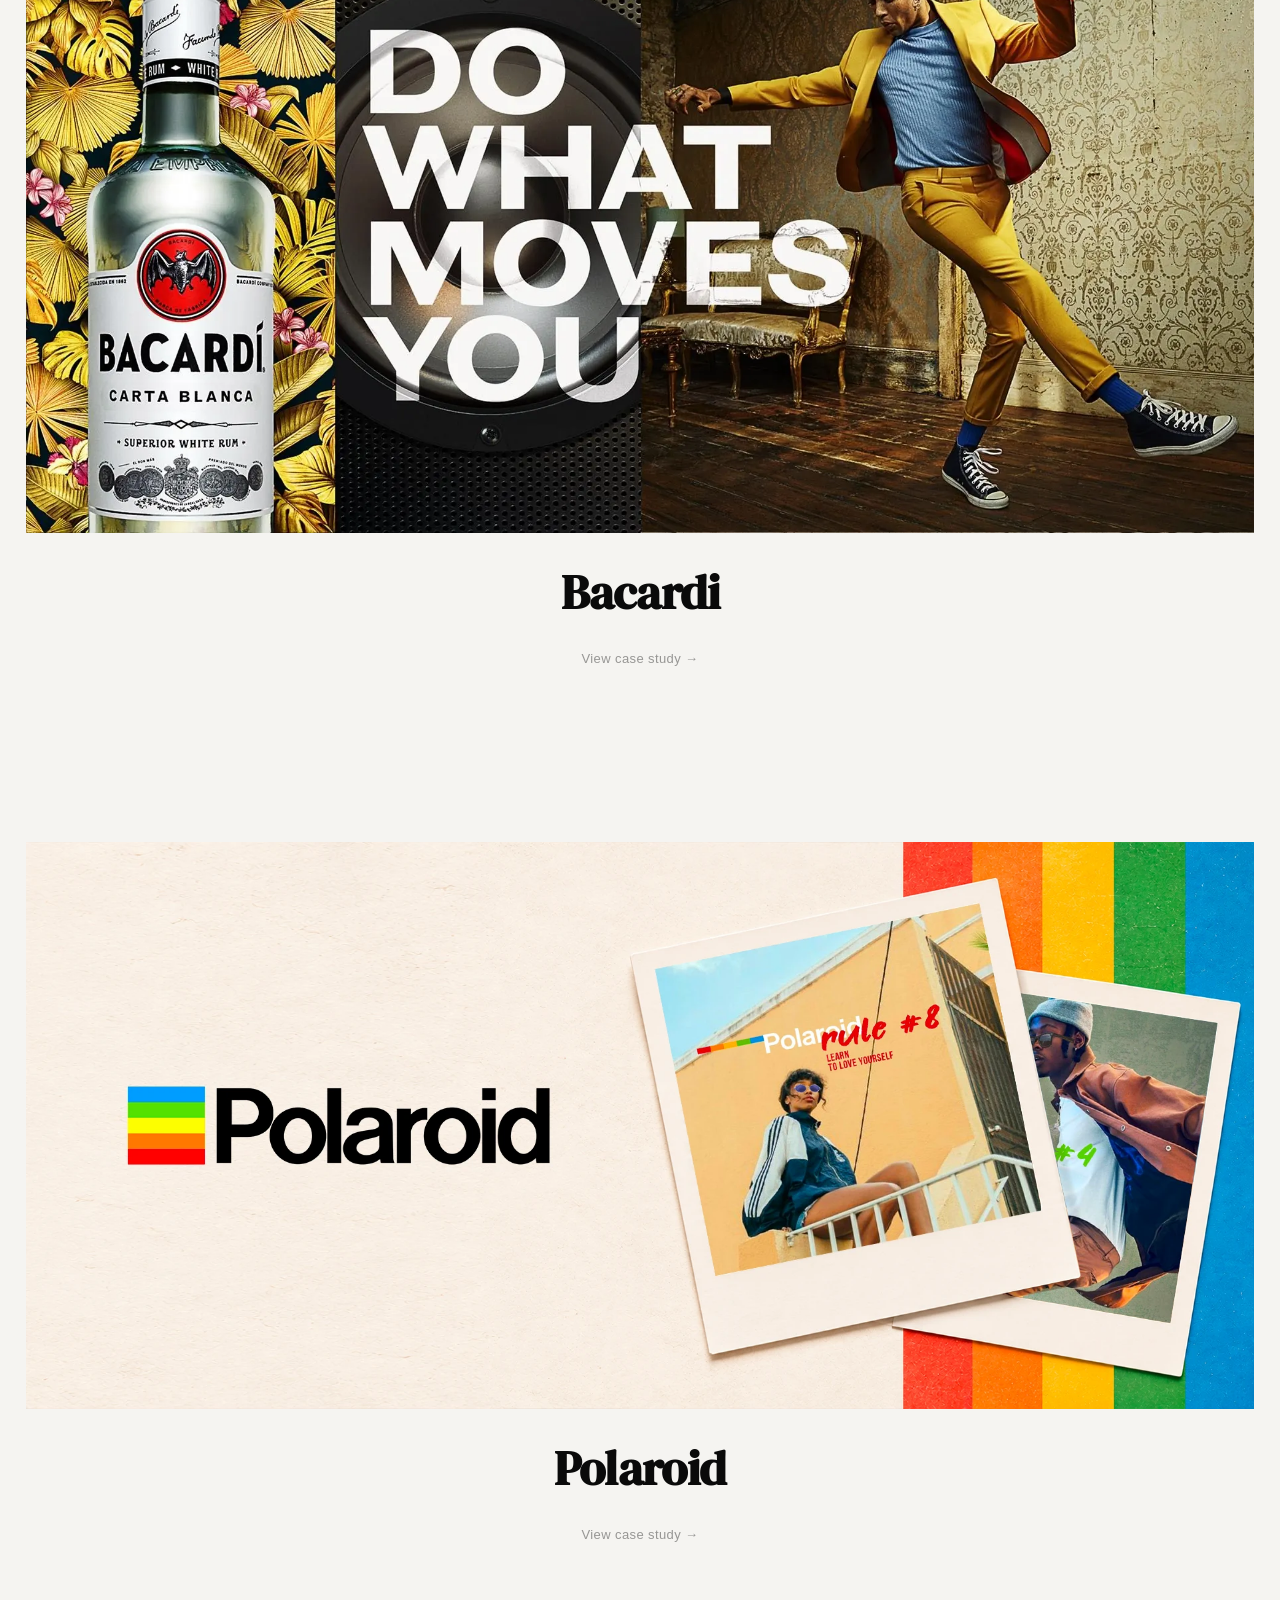
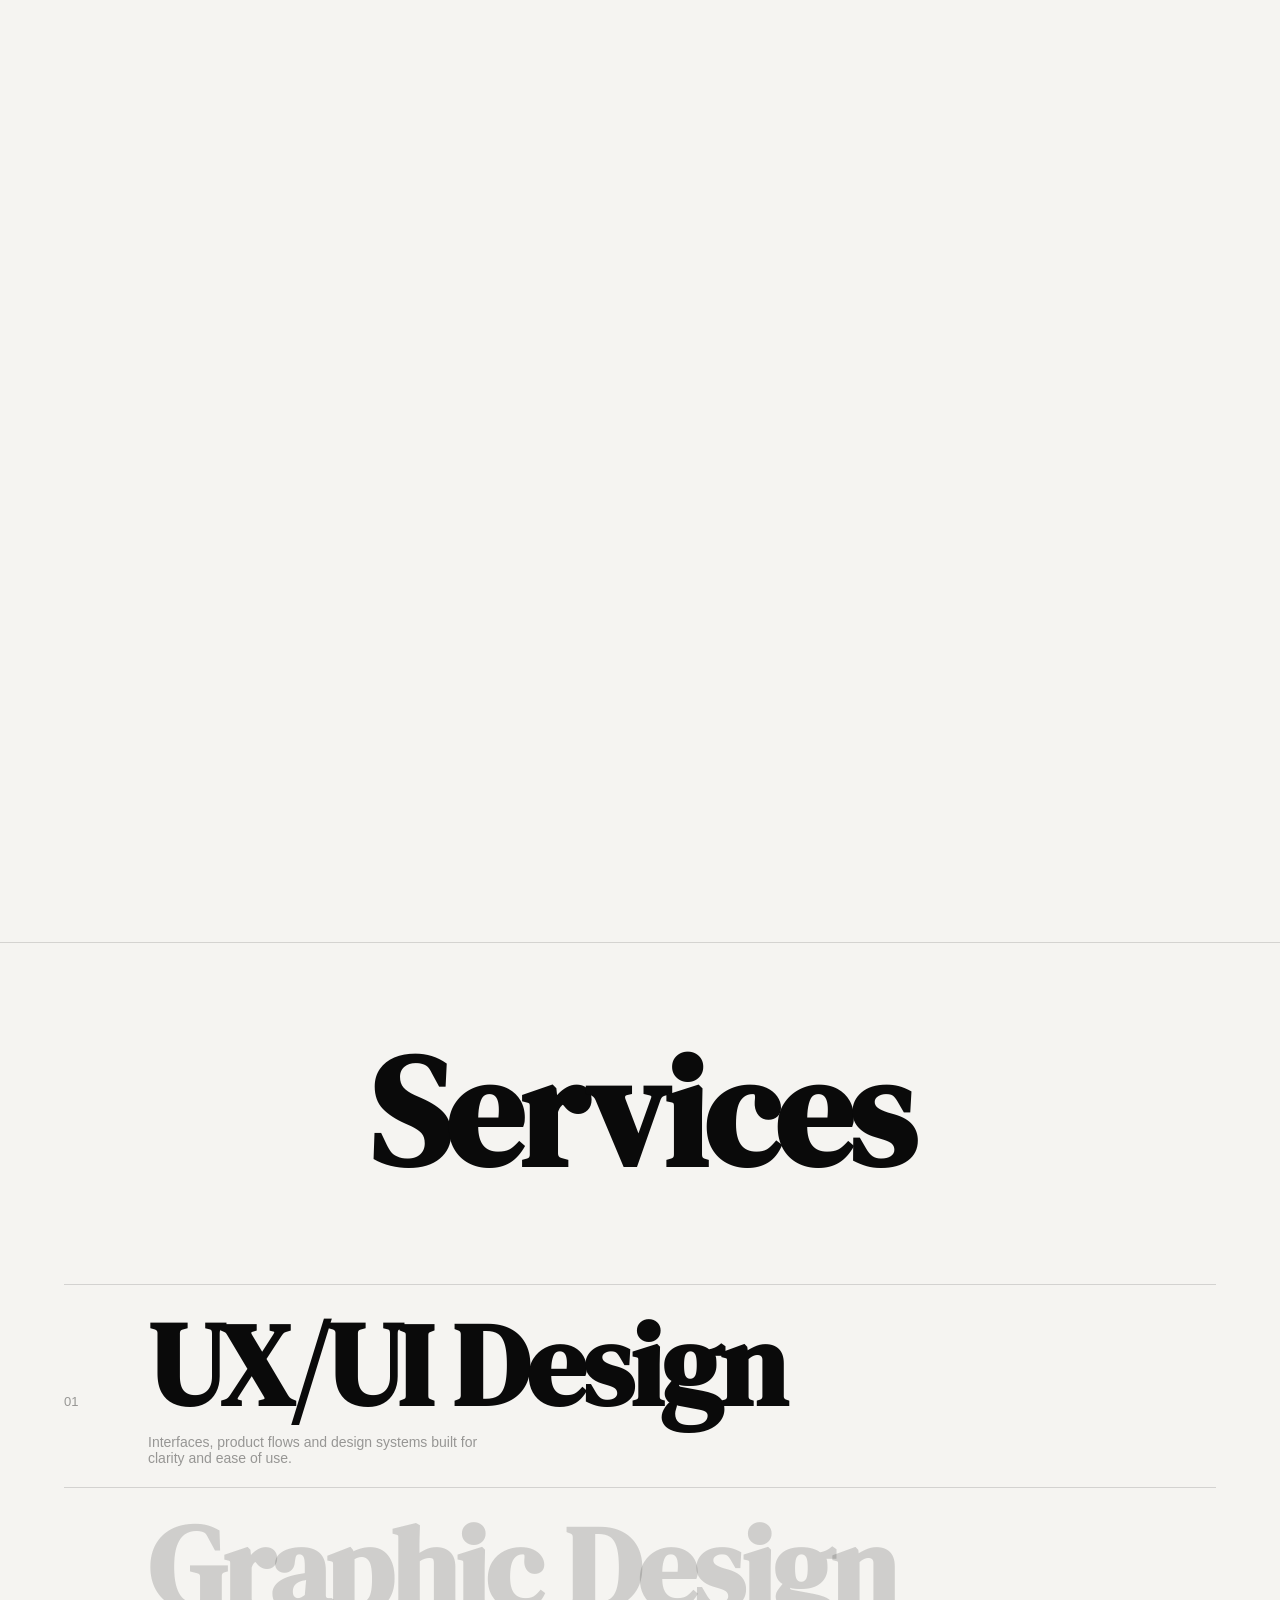
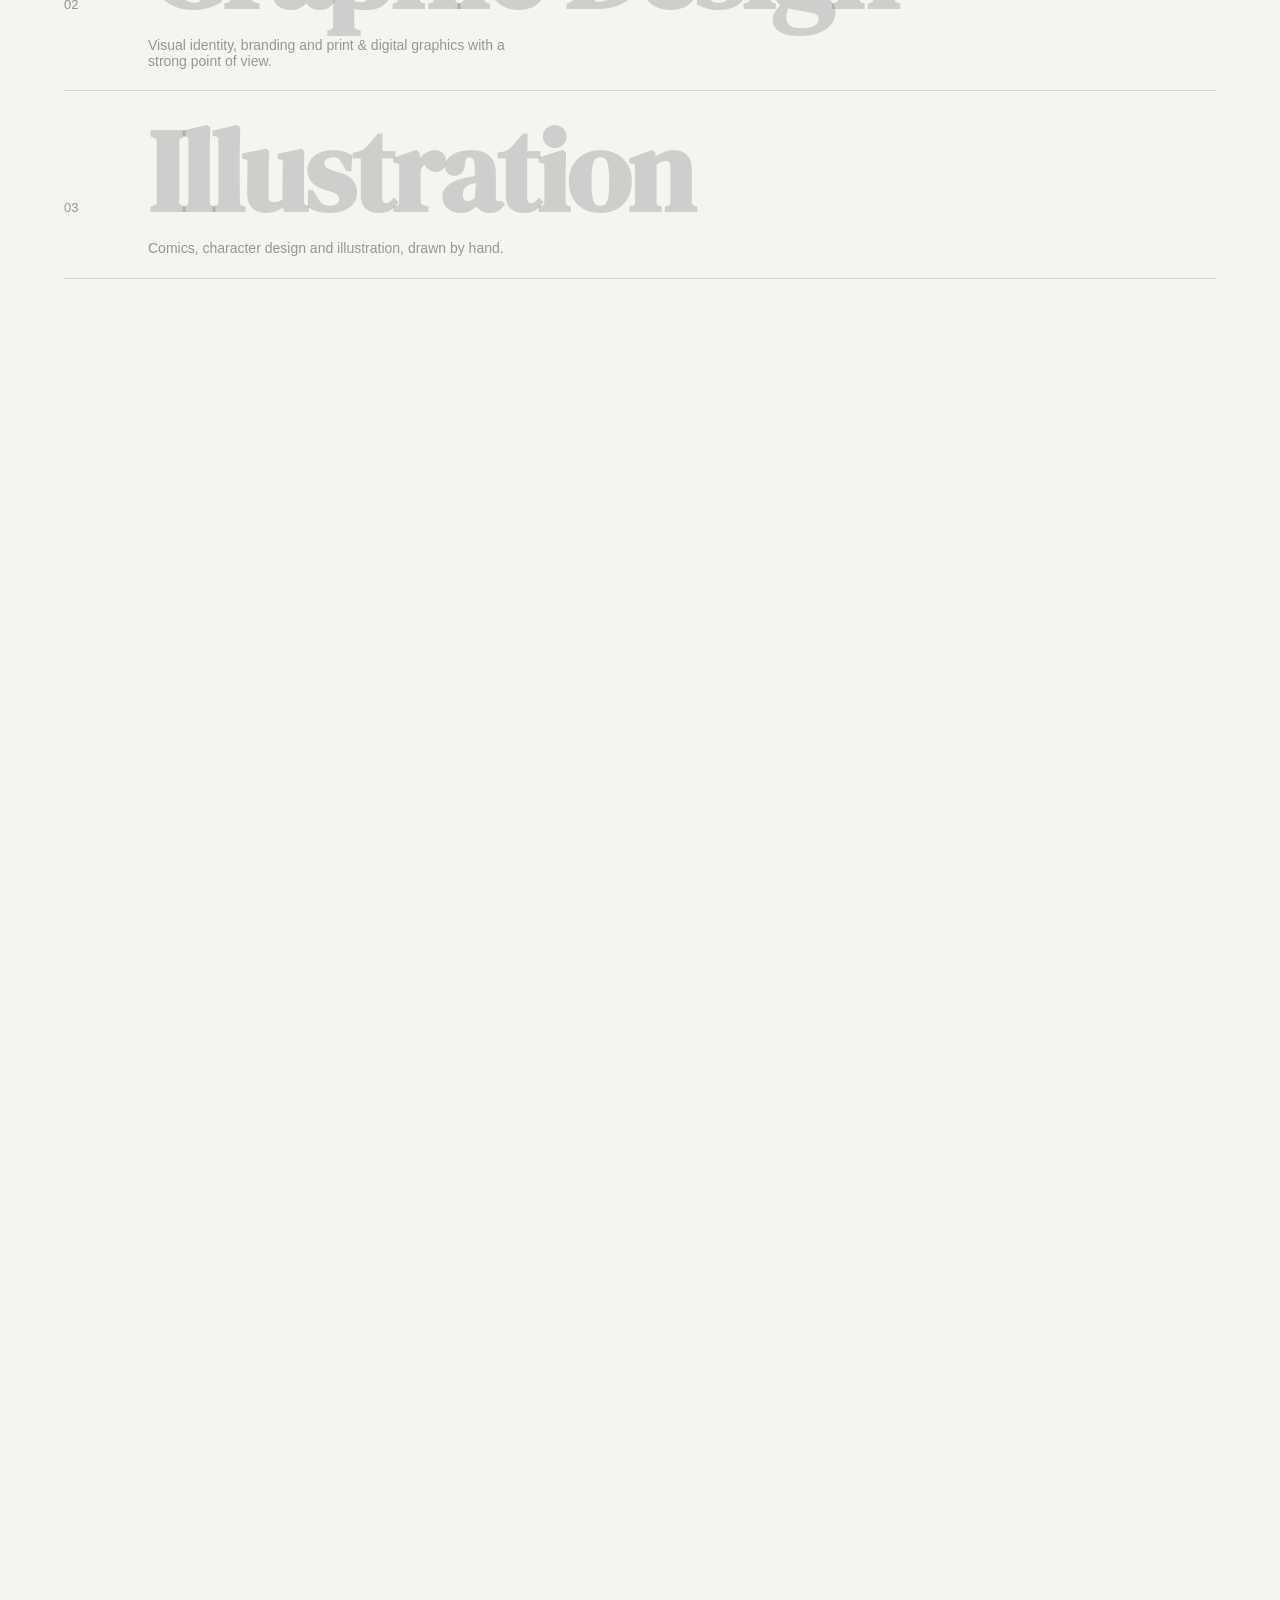
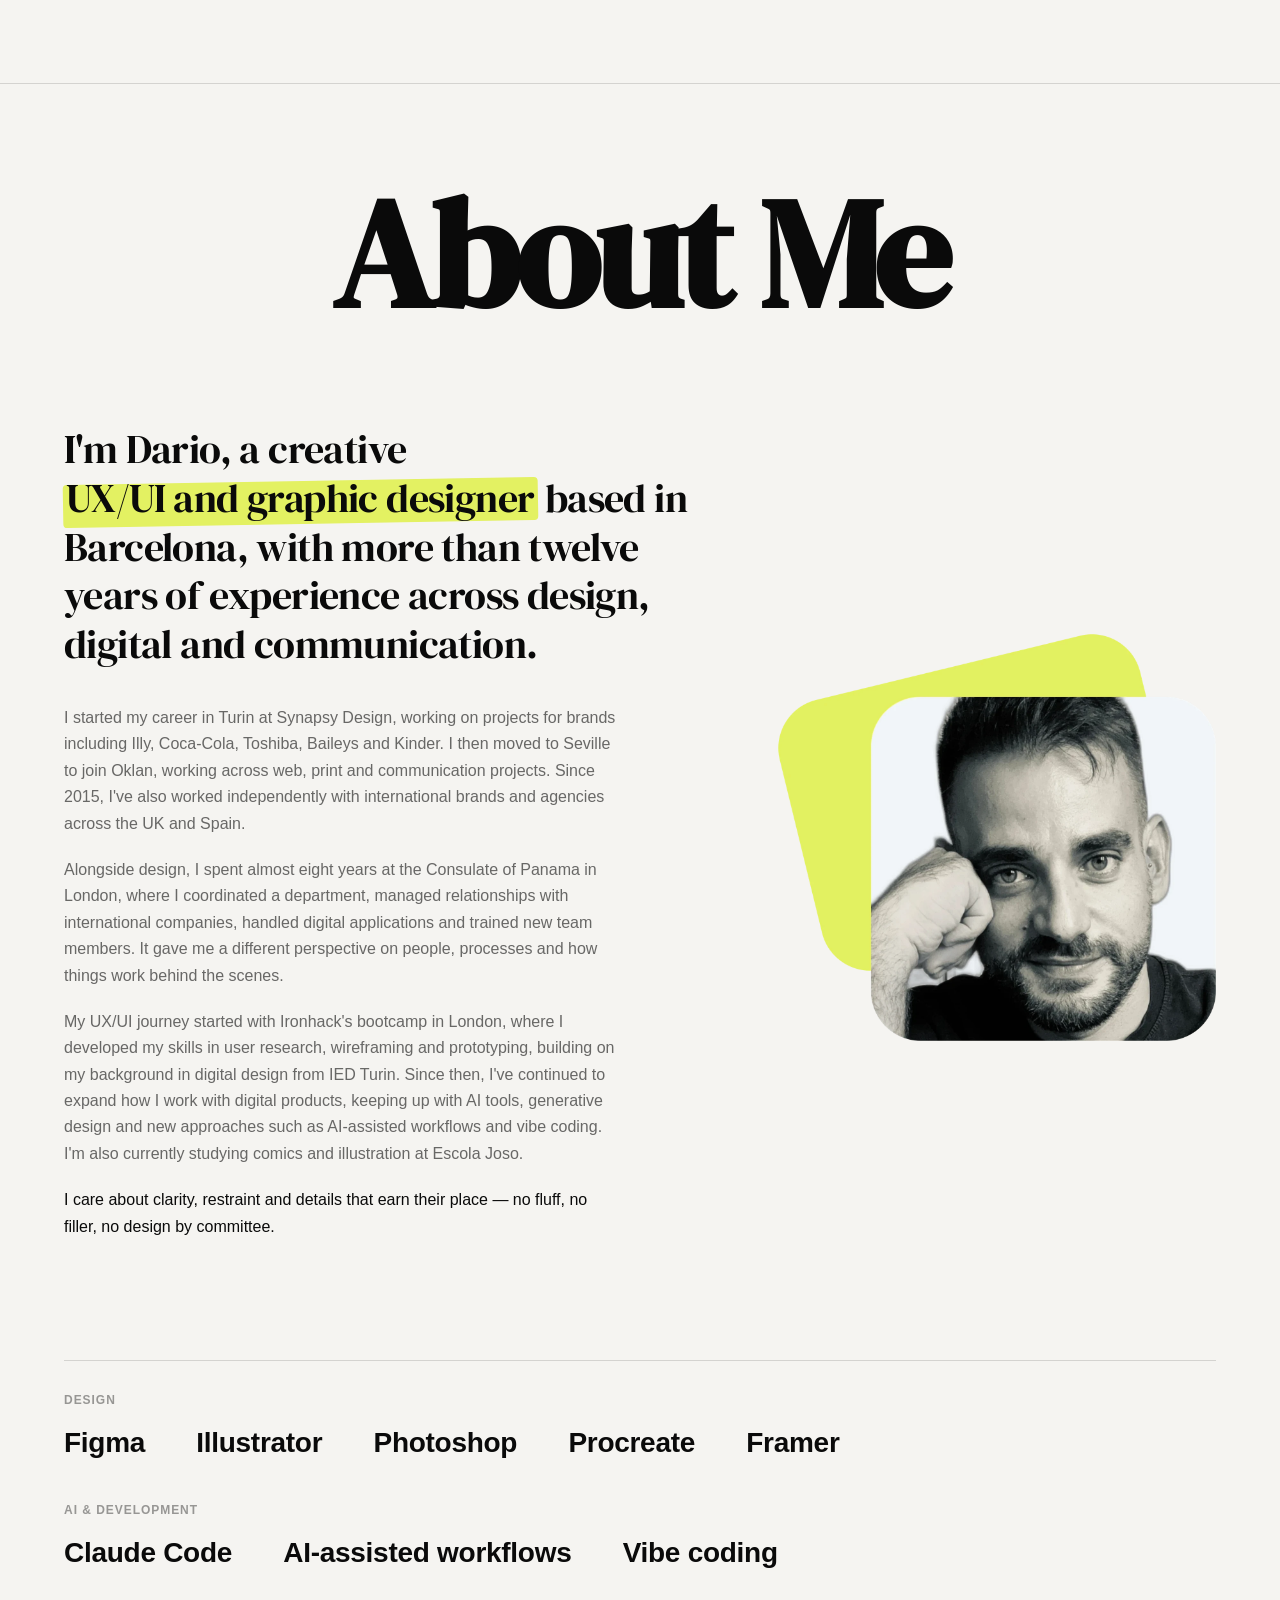
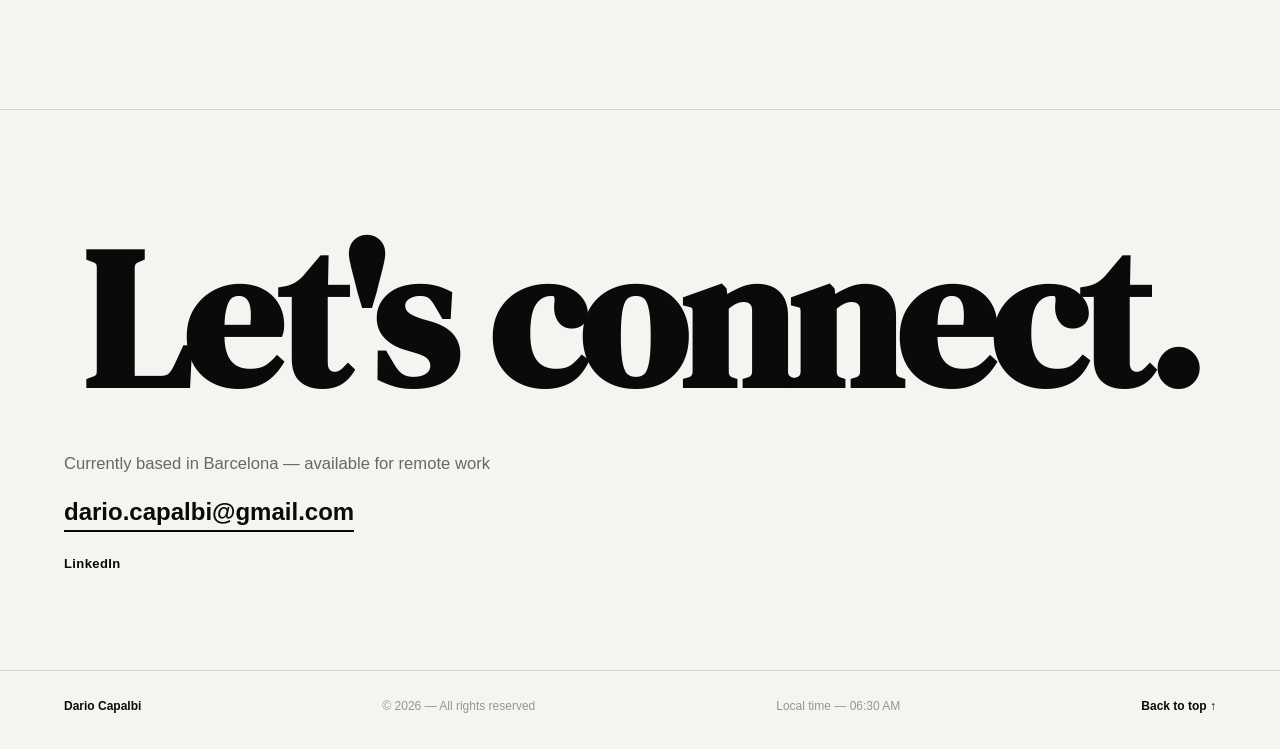
==== commit 061e839d: "Il portfolio passa al serif: titoli in DM Serif Display, eroe sul lime, i quattro case study nella s" ====
--- a/index.html
+++ b/index.html
@@ -11,7 +11,9 @@
 <link rel="preconnect" href="https://api.fontshare.com">
 <link href="https://api.fontshare.com/v2/css?f[]=switzer@400,500,600,700,800,900&display=swap" rel="stylesheet">
 
-<link rel="stylesheet" href="css/styles.css?v=129">
+<link href="https://fonts.googleapis.com/css2?family=DM+Serif+Display:ital@0;1&display=swap" rel="stylesheet">
+
+<link rel="stylesheet" href="css/styles.css?v=132">
 </head>
 <body>
 
@@ -119,14 +121,14 @@
     <div class="about__body">
       <div class="about__grid">
       <div class="about__text">
-        <p class="about__statement reveal">I'm Dario, a creative UX/UI and graphic designer based in Barcelona, with more than twelve years of experience across design, digital and communication.</p>
+        <p class="about__statement reveal">I'm Dario, a creative <span class="segno-lime">UX/UI and graphic designer</span> based in Barcelona, with more than twelve years of experience across design, digital and communication.</p>
         <p class="about__bio reveal">I started my career in Turin at Synapsy Design, working on projects for brands including Illy, Coca-Cola, Toshiba, Baileys and Kinder. I then moved to Seville to join Oklan, working across web, print and communication projects. Since 2015, I've also worked independently with international brands and agencies across the UK and Spain.</p>
         <p class="about__bio reveal">Alongside design, I spent almost eight years at the Consulate of Panama in London, where I coordinated a department, managed relationships with international companies, handled digital applications and trained new team members. It gave me a different perspective on people, processes and how things work behind the scenes.</p>
         <p class="about__bio reveal">My UX/UI journey started with Ironhack's bootcamp in London, where I developed my skills in user research, wireframing and prototyping, building on my background in digital design from IED Turin. Since then, I've continued to expand how I work with digital products, keeping up with AI tools, generative design and new approaches such as AI-assisted workflows and vibe coding. I'm also currently studying comics and illustration at Escola Joso.</p>
         <p class="about__bio reveal">I care about clarity, restraint and details that earn their place &mdash; no fluff, no filler, no design by committee.</p>
       </div>
       <figure class="about__portrait reveal">
-        <img src="assets/dario-portrait-2.webp" alt="Dario Capalbi" width="1400" height="1306">
+        <img src="assets/dario-portrait-3.webp" alt="Dario Capalbi" width="1400" height="1306">
       </figure>
     </div>
 
--- a/css/styles.css
+++ b/css/styles.css
@@ -11,7 +11,13 @@
   --ink-ghost: rgba(10, 10, 10, 0.16);
   --line: rgba(10, 10, 10, 0.14);
   --accent: #FF4D23;
+  /* Il giallo non lo usa piu niente: l'eroe, la pallina del cursore, la
+     forma dietro al ritratto e il segno nella bio sono passati al lime. */
   --yellow: #FFF959;
+  /* il lime del pitch, campionato dalla pagina: e il fondo dell'eroe */
+  --lime: #E3F162;
+  /* il lilla del fiore, dalla stessa pagina */
+  --lilla: #DEC7F1;
   --dark: #0A0A0A;
   --dark-line: rgba(245, 244, 241, 0.16);
 
@@ -102,7 +108,7 @@
   width: 16px;
   height: 16px;
   border-radius: 50%;
-  background: var(--yellow);
+  background: var(--lime);
   transition: width 0.8s cubic-bezier(0.21, 1, 0.4, 0.98),
     height 0.8s cubic-bezier(0.21, 1, 0.4, 0.98);
 }
@@ -273,7 +279,7 @@
 }
 
 .case__block--origin h3 {
-  color: rgba(245, 244, 241, 0.5);
+  color: var(--ink-mute);
 }
 
 .case__block--origin p {
@@ -484,9 +490,13 @@
   justify-content: flex-end;
 }
 
+/* Al posto del blocco nero: il lime. Il titolo e inchiostro, e il segno
+   dietro a "connect" passa al lilla: il giallo sul lime sarebbe la stessa
+   cosa, e il lilla e l'altro colore della stessa pagina da cui viene il
+   lime. */
 .hero__panel--dark {
-  background: var(--dark);
-  color: var(--paper);
+  background: var(--lime);
+  color: var(--ink);
 }
 
 .hero__panel--light {
@@ -504,9 +514,14 @@
   /* Sized to fill the dark panel. 80px at 1280x800 is the ceiling: the four
      lines still wrap to eight there, and one step more tips them to nine and
      pushes the hero past the viewport, which would unpin it. */
-  font-size: clamp(34px, min(6.25vw, 10vh), 88px);
-  line-height: 1.0;
-  letter-spacing: -0.01em;
+  /* Il serif ha l'occhio piu piccolo del Switzer: alla stessa misura si
+     legge piu minuto. Cresce dell'8,75% e in cambio l'interlinea scende a
+     0.92, cosi l'altezza totale resta quella di prima -640px a 1280x800,
+     otto righe- e l'eroe continua a stare dentro la finestra. Un passo
+     piu su va a nove righe, sfonda e si sgancia. */
+  font-size: clamp(37px, min(6.8vw, 10.9vh), 95px);
+  line-height: 0.92;
+  letter-spacing: -0.018em;
 }
 
 .hero__headline span {
@@ -516,9 +531,43 @@
   animation: rise 0.9s var(--ease) forwards;
 }
 
+/* Lo slogan e in serif come i case study, e "connect" non e piu giallo di
+   suo: ha il giallo dietro, come l'evidenziatore delle altre pagine. Il
+   testo torna scuro perche sopra al giallo l'avorio non si leggerebbe.
+   Il segno sta dietro -pseudo-elemento a z-index negativo dentro il
+   contesto creato dall'accento stesso- e storto di un grado. */
+.hero__headline {
+  font-family: 'DM Serif Display', Georgia, 'Times New Roman', serif;
+  font-weight: 400;
+}
+
 .hero__accent {
   font-style: normal;
-  color: var(--yellow);
+  position: relative;
+  z-index: 1;
+  padding: 0 0.05em;
+  color: var(--ink);
+}
+
+.hero__accent::before {
+  content: "";
+  position: absolute;
+  left: -0.03em;
+  right: -0.03em;
+  top: 0.15em;
+  bottom: 0.1em;
+  background: var(--lilla);
+  border-radius: 4px;
+  transform: rotate(-1deg);
+  z-index: -1;
+}
+
+/* "connect." non ha lettere alte ne code: il segno parte appena sopra
+   l'altezza della x e finisce sulla linea di base, cosi sta addosso alla
+   parola invece di galleggiarle sopra. */
+.hero__accent::before {
+  top: 0.3em;
+  bottom: 0;
 }
 
 .hero__headline span:nth-child(1) { animation-delay: 0.05s; }
@@ -565,6 +614,60 @@
   height: auto;
 }
 
+/* Il segno giallo dell'hero, riusabile nel testo: sta dietro alla parola
+   -pseudo-elemento a z-index negativo dentro il contesto creato dallo span
+   stesso- e storto di un grado, se no sembra un rettangolo di Word. */
+.segno-lime {
+  position: relative;
+  z-index: 1;
+  white-space: nowrap;
+  padding: 0 0.05em;
+}
+
+.segno-lime::before {
+  content: "";
+  position: absolute;
+  left: -0.03em;
+  right: -0.03em;
+  top: 0.26em;
+  bottom: 0.02em;
+  background: var(--lime);
+  border-radius: 4px;
+  transform: rotate(-1deg);
+  z-index: -1;
+}
+
+/* Su schermo stretto la frase va a capo e un pseudo-elemento solo
+   seguirebbe il primo pezzo: il segno diventa uno sfondo ripetuto riga
+   per riga. Si perde l'inclinazione, non la lettura. */
+@media (max-width: 760px) {
+  .segno-lime {
+    white-space: normal;
+    background-image: linear-gradient(var(--lime), var(--lime));
+    background-repeat: no-repeat;
+    background-size: 100% 0.72em;
+    background-position: 0 0.3em;
+    -webkit-box-decoration-break: clone;
+    box-decoration-break: clone;
+  }
+  .segno-lime::before { display: none; }
+}
+
+/* ── i titoli, tutti in serif ──
+   Il portfolio parla in due voci: i titoli in DM Serif Display, il resto
+   -testo, etichette, bottoni, barra- resta Switzer. Il peso scende a 400
+   perche questo serif ha solo quello, e non gli serve altro: a queste
+   misure il contrasto fra aste e grazie basta da solo. */
+.hero__headline,
+.section__head h2,
+.section__head--wide h2,
+.contact__headline,
+.work__title,
+.services__name {
+  font-family: 'DM Serif Display', Georgia, 'Times New Roman', serif;
+  font-weight: 400;
+}
+
 /* -------------------- sections -------------------- */
 
 .section {
@@ -611,18 +714,26 @@
    dentro-. La maschera cresce verso il basso, il margine negativo rimette
    l'impaginato dov'era, e lo stato nascosto scende altrettanto perche la
    parola parta comunque fuori vista. */
+/* Col serif la maschera va piu in giu ancora: DM Serif Display ha
+   un'interlinea naturale di 1.36em, e dentro una riga da 0.95 le grazie
+   della base escono dal riquadro. A 0.22em "Services" e "About Me"
+   venivano tagliati di netto sotto. */
 .emerge-word {
   display: inline-block;
   overflow: hidden;
   vertical-align: top;
-  padding-bottom: 0.22em;
-  margin-bottom: -0.22em;
+  /* La maschera cresce anche di lato: nel serif l'inchiostro dell'ultima
+     lettera esce dalla sua larghezza di avanzamento -la s di "Let's", la k
+     di "Work", la e di "About Me"- e il riquadro della parola la tagliava.
+     Il margine negativo rimette l'impaginato e le spaziature dov'erano. */
+  padding: 0 0.12em 0.34em;
+  margin: 0 -0.12em -0.34em;
 }
 
 .emerge-word > span {
   display: inline-block;
   opacity: 0;
-  transform: translateY(calc(100% + 0.24em));
+  transform: translateY(calc(100% + 0.36em));
   transition: transform 0.6s cubic-bezier(0.21, 1, 0.4, 0.98),
     opacity 0.6s cubic-bezier(0.21, 1, 0.4, 0.98);
 }
@@ -654,31 +765,38 @@
 
 .section__head h2 {
   margin: 0;
-  font-size: clamp(28px, 4vw, 44px);
+  font-size: clamp(30px, 4.35vw, 48px);
   font-weight: 800;
-  letter-spacing: -0.01em;
+  letter-spacing: -0.015em;
 }
 
 /* Full-width section intro: the heading spans edge to edge at a huge
    fluid size, pinned like the rest of the page's sections until the
    content after it slides up and covers it. Declared after the base
    .section__head h2 rule so it wins at equal specificity. */
+/* L'imbottitura verticale non e decorativa: DM Serif Display ha
+   un'interlinea naturale di 1.36em e dentro una riga da 0.95 il disegno
+   della lettera esce di 0.205em per lato. Con i 30px di prima, a 12vw su
+   1280, mancavano otto pixel e "Services" e "About Me" perdevano le
+   grazie di base. Adesso l'imbottitura cresce col titolo. */
 .section__head--full {
   position: relative;
   align-items: center;
   justify-content: center;
   height: auto;
   margin: 0 calc(-1 * var(--gutter));
-  padding: clamp(14px, 3vh, 30px) var(--gutter);
+  padding: clamp(14px, 2.7vw, 56px) var(--gutter);
   background: var(--paper);
   overflow: hidden;
 }
 
 .section__head--full h2,
 .section__head--wide h2 {
-  font-size: 11vw;
+  /* +9% sul Switzer che c'era prima: il serif ha l'occhio piu piccolo e
+     alla stessa misura si leggeva piu minuto. */
+  font-size: 12vw;
   font-weight: 800;
-  letter-spacing: -0.02em;
+  letter-spacing: -0.025em;
   line-height: 0.95;
   white-space: nowrap;
 }
@@ -694,7 +812,7 @@
   justify-content: center;
   height: auto;
   margin: 0 calc(-1 * var(--gutter)) clamp(32px, 5vw, 64px);
-  padding: clamp(14px, 3vh, 30px) var(--gutter);
+  padding: clamp(14px, 2.7vw, 56px) var(--gutter);
 }
 
 /* I titoli stavano bassi nel loro blocco: sopra avevano il padding della
@@ -888,9 +1006,9 @@
 .work__title {
   position: relative;
   margin: 0;
-  font-size: clamp(28px, 4vw, 44px);
+  font-size: clamp(30px, 4.35vw, 48px);
   font-weight: 800;
-  letter-spacing: -0.01em;
+  letter-spacing: -0.015em;
   color: var(--ink);
 }
 
@@ -1100,9 +1218,9 @@
   /* Capped by height as well: the stage is pinned, so the whole list has to
      fit one screen. Three items at 9vw made it 577px tall in a 550px window,
      taller than the viewport it pins inside, and sticky cannot hold that. */
-  font-size: clamp(32px, min(9vw, 12vh), 112px);
+  font-size: clamp(35px, min(9.8vw, 13vh), 122px);
   font-weight: 800;
-  letter-spacing: -0.02em;
+  letter-spacing: -0.025em;
   line-height: 1;
   color: var(--ink-ghost);
   transition: color 0.5s var(--ease);
@@ -1143,10 +1261,11 @@
    size so the two do not compete. */
 .about__statement {
   margin: 0 0 clamp(24px, 3vw, 36px);
-  font-size: clamp(22px, 3.4vw, 36px);
-  font-weight: 600;
-  letter-spacing: -0.01em;
-  line-height: 1.35;
+  font-family: 'DM Serif Display', Georgia, 'Times New Roman', serif;
+  font-size: clamp(24px, 3.7vw, 40px);
+  font-weight: 400;
+  letter-spacing: -0.015em;
+  line-height: 1.22;
 }
 
 .about__bio {
@@ -1327,10 +1446,10 @@
   width: calc(100% + 2 * var(--gutter));
   margin: 0 calc(-1 * var(--gutter));
   padding: 0 4vw;
-  font-size: 13vw;
+  font-size: 15.4vw;
   font-weight: 800;
-  letter-spacing: -0.02em;
-  line-height: 1.15;
+  letter-spacing: -0.03em;
+  line-height: 1.12;
   white-space: nowrap;
   text-align: center;
 }
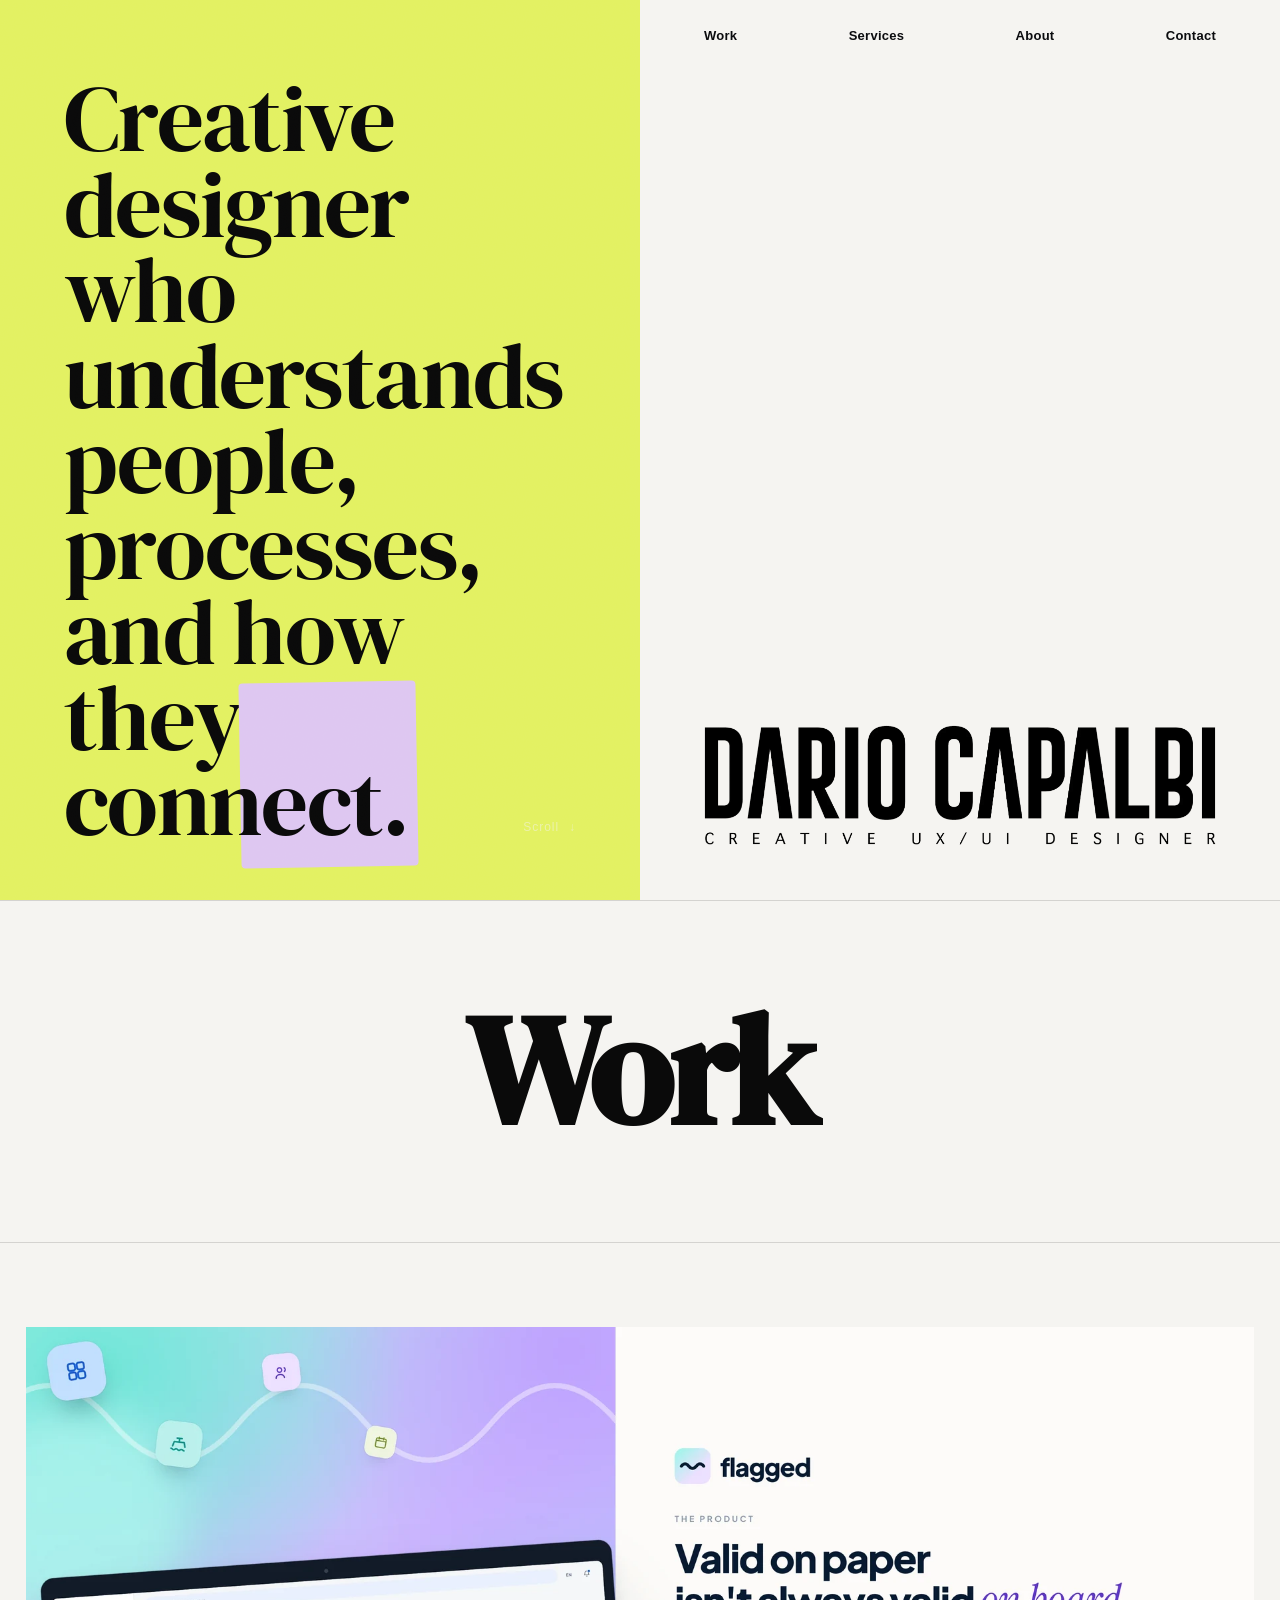
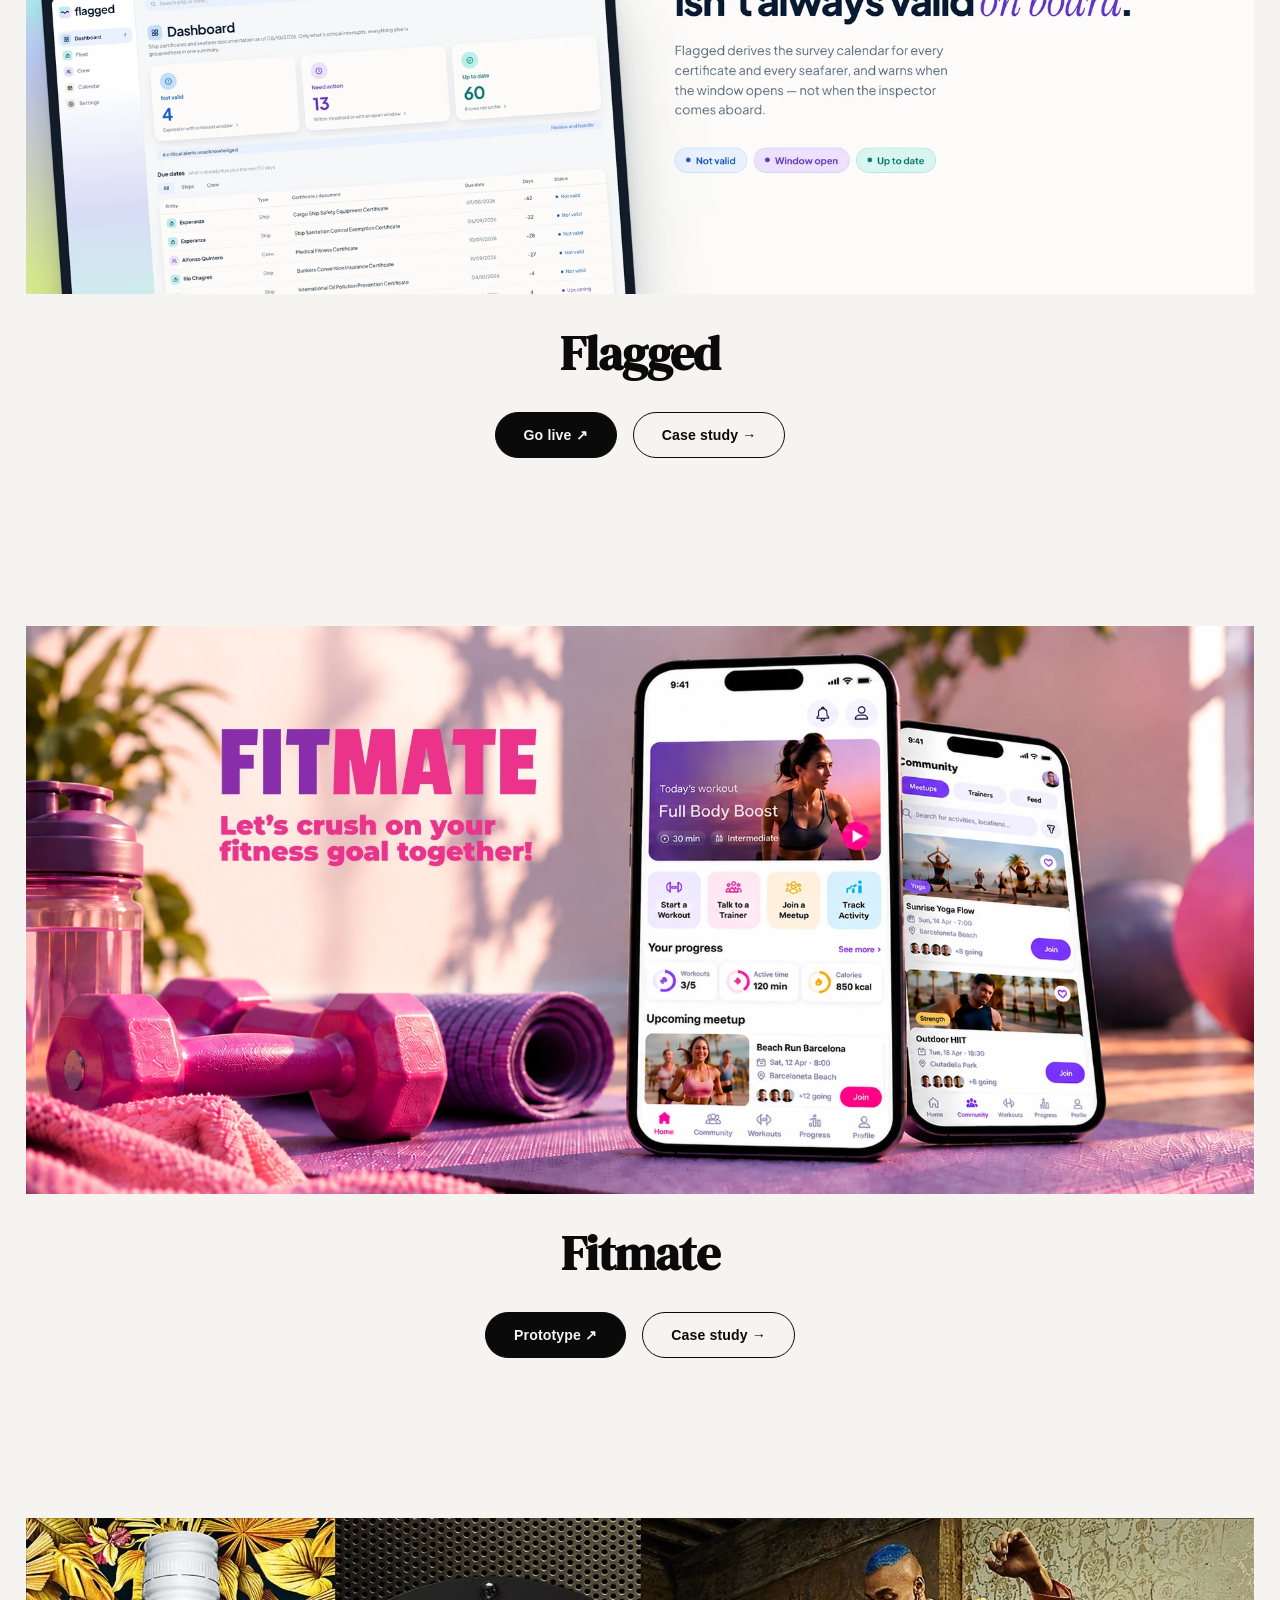
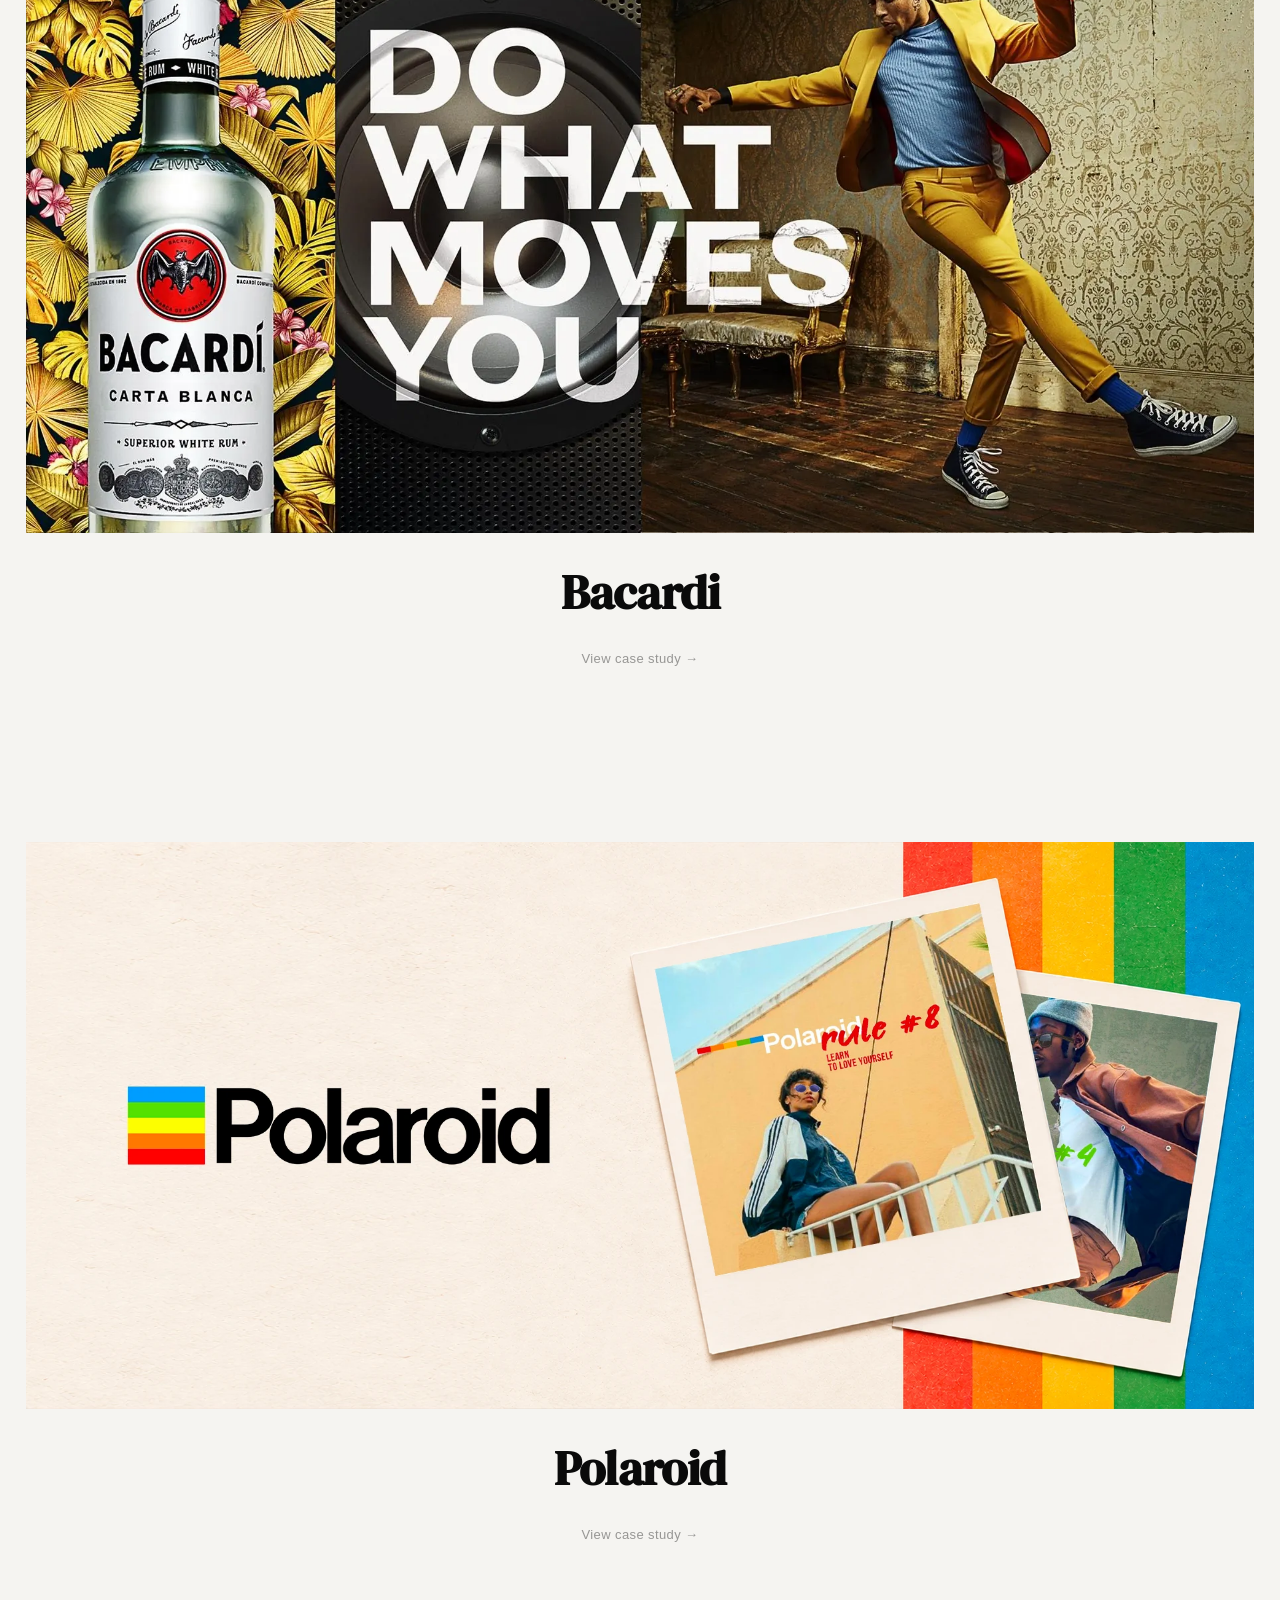
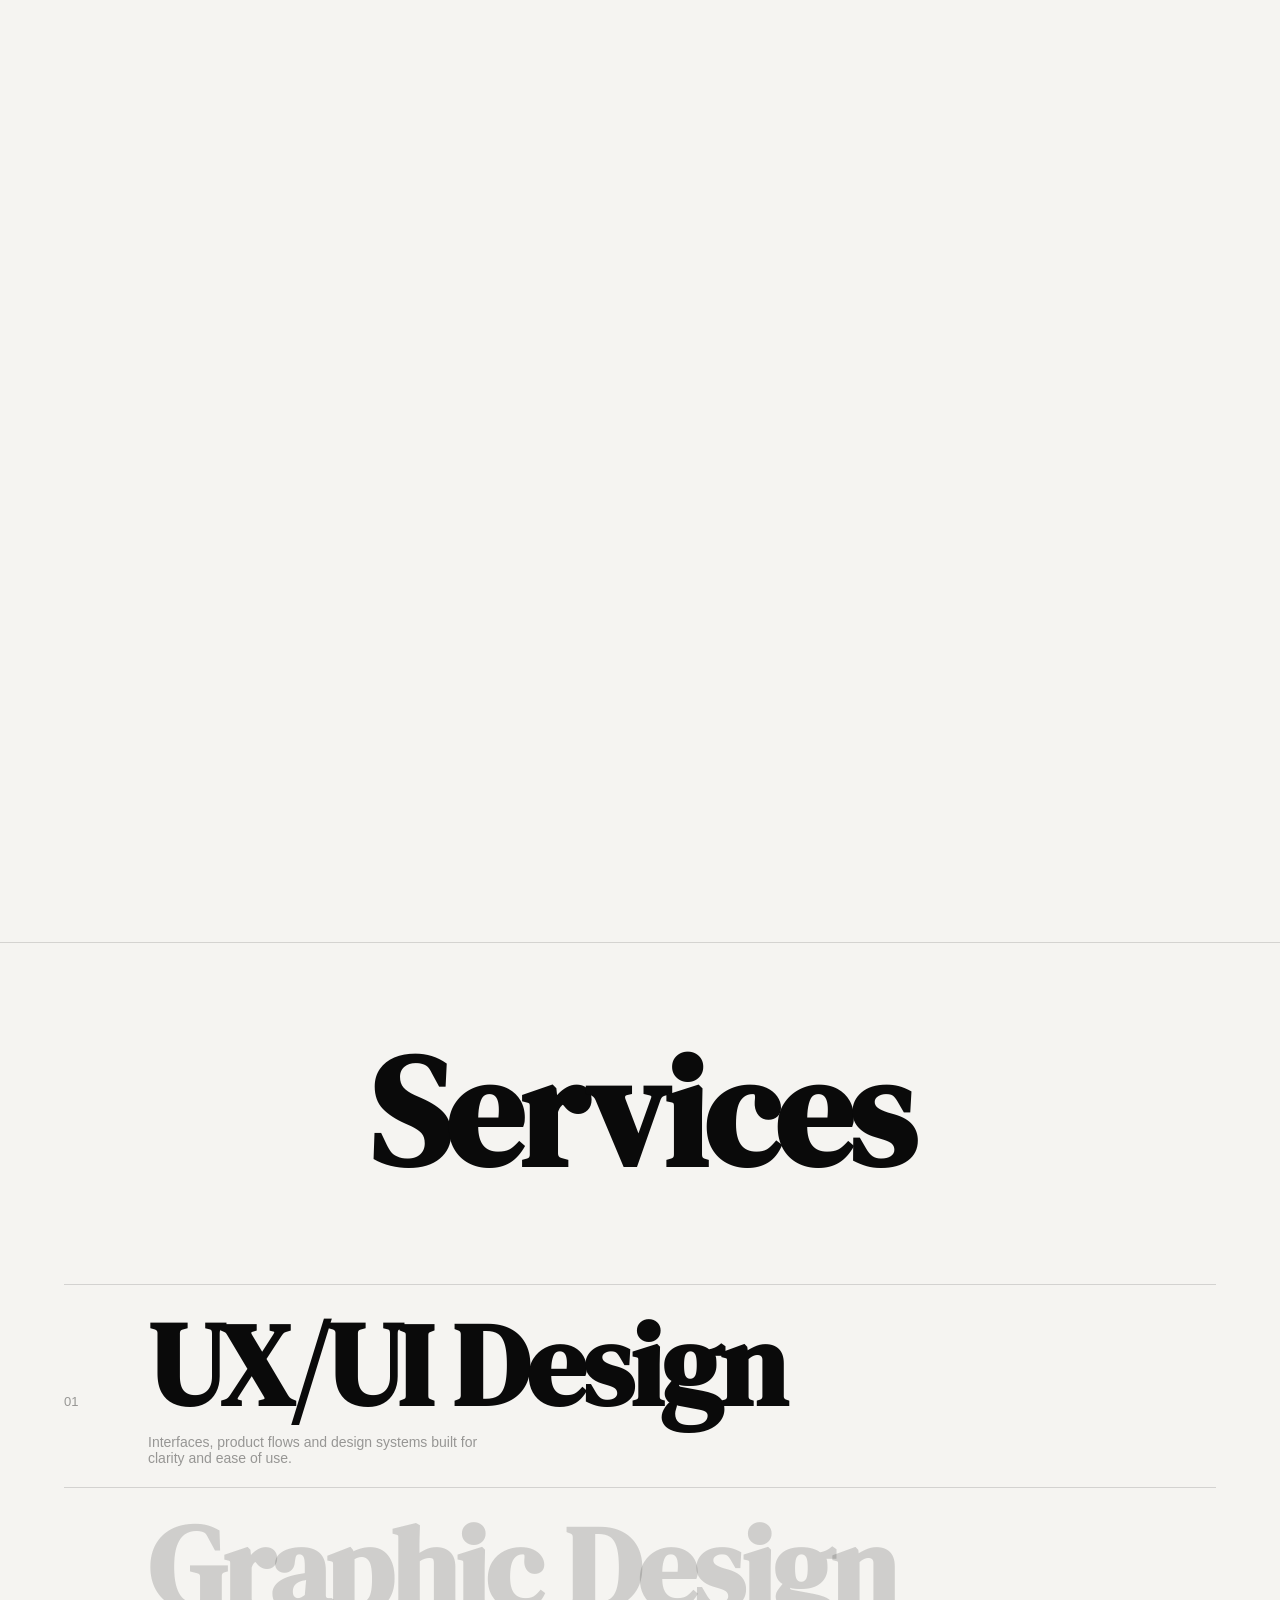
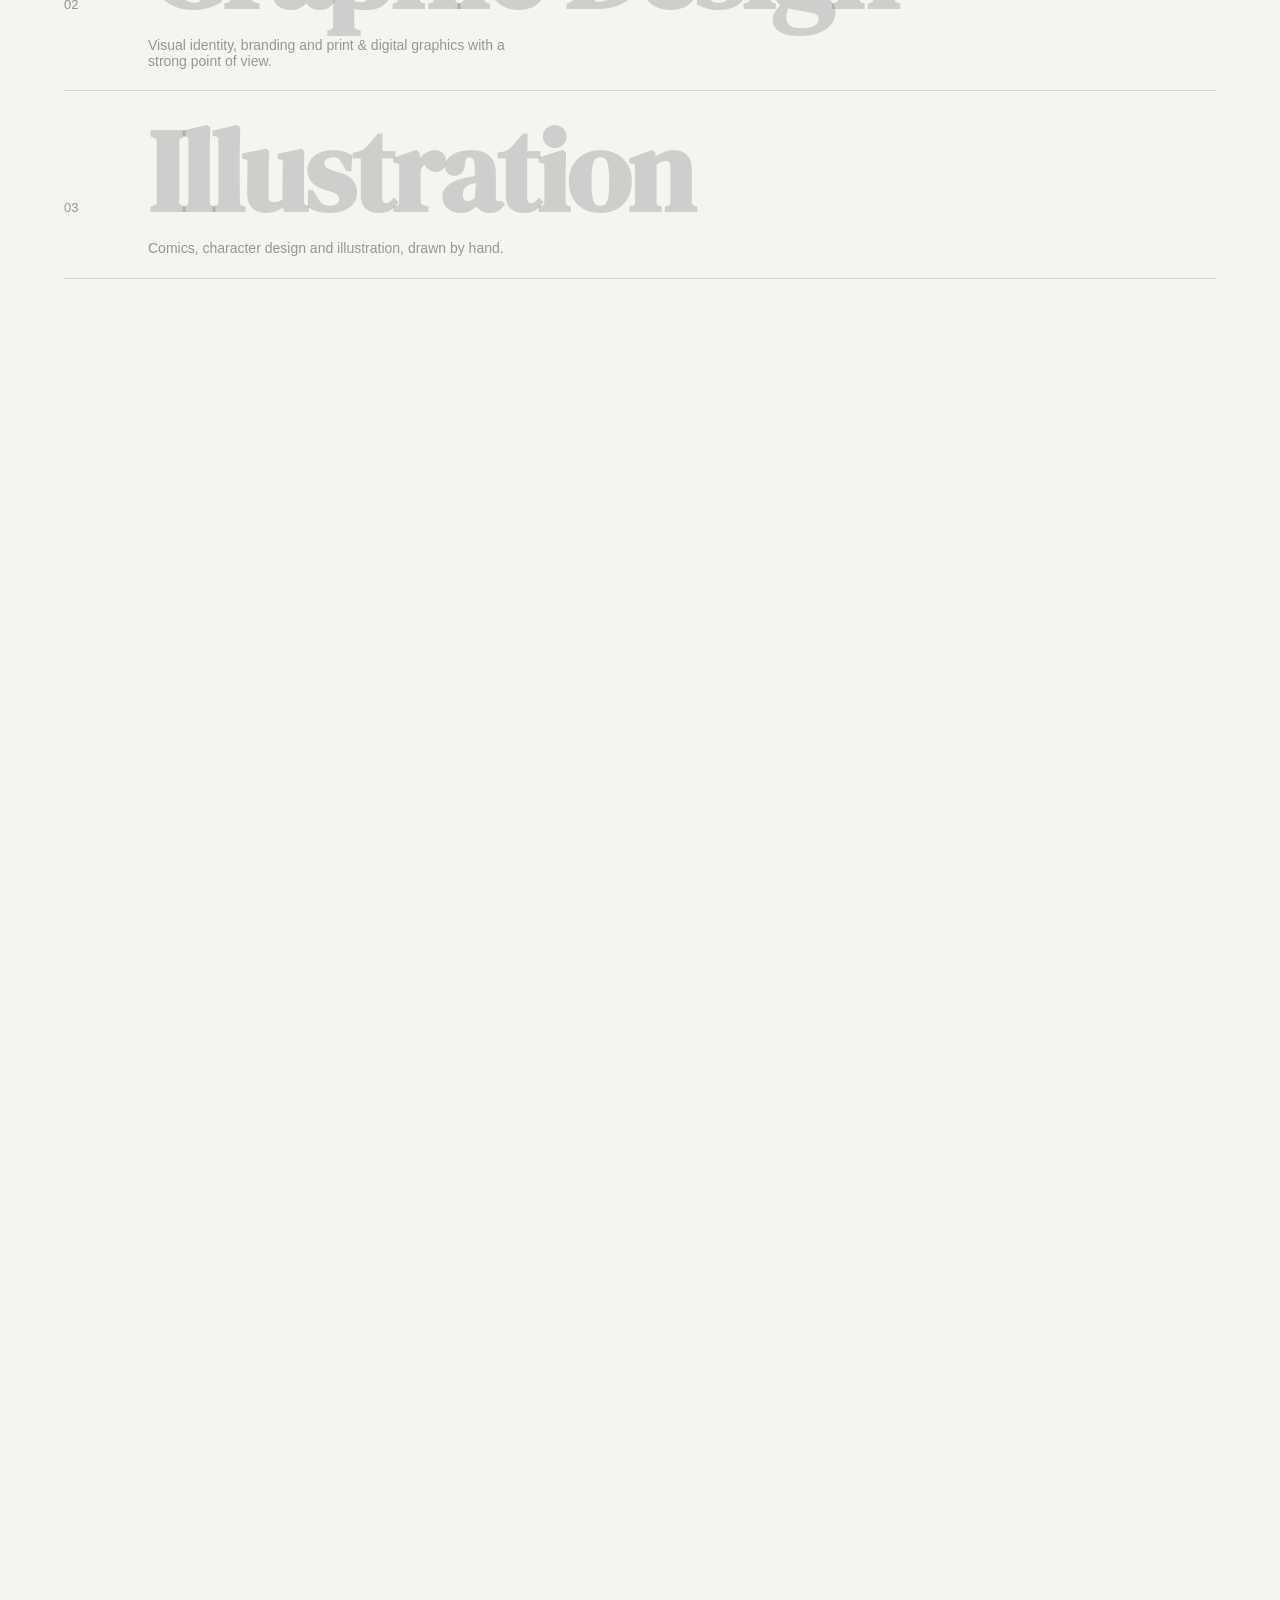
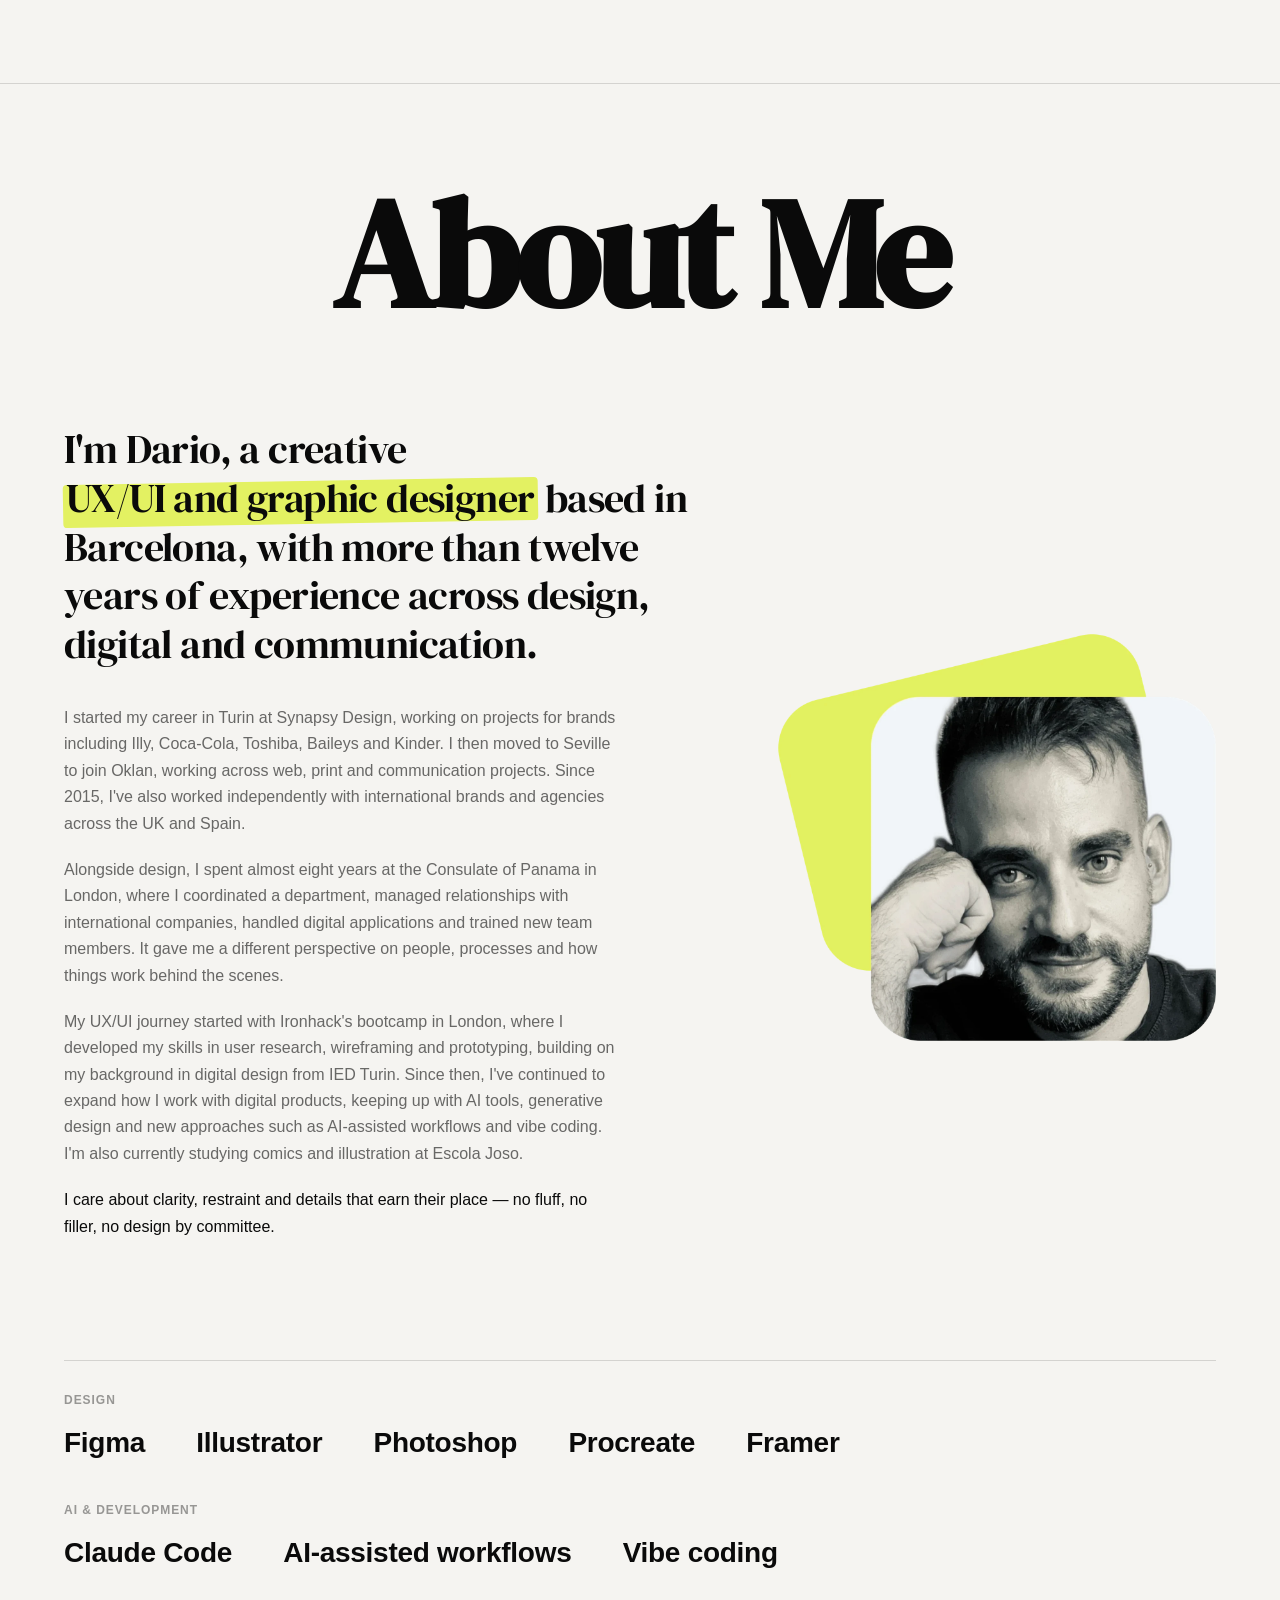
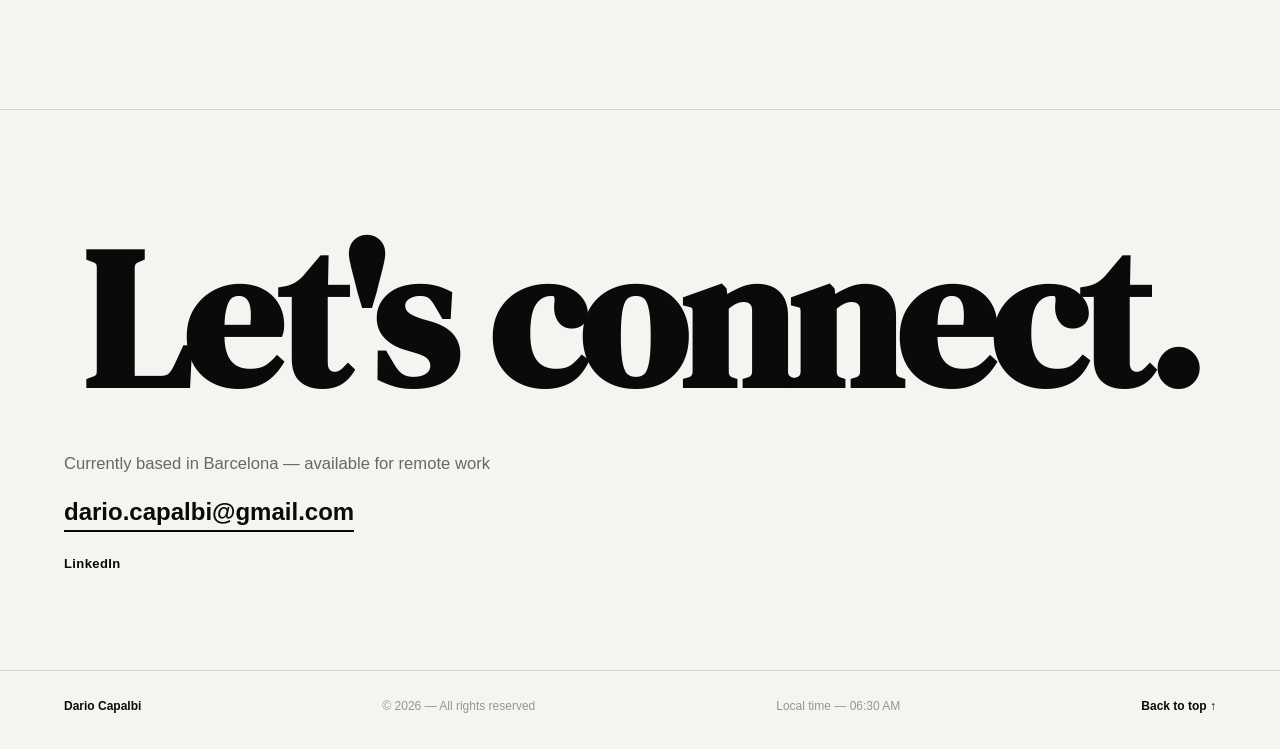
==== commit 4c58c9d4: "Lo slogan dell'eroe si misura da solo per riempire il pannello, e il titolo del prototipo sale sopra" ====
--- a/index.html
+++ b/index.html
@@ -173,6 +173,6 @@
   <a href="#top" class="footer__top">Back to top ↑</a>
 </footer>
 
-<script src="js/main.js?v=16"></script>
+<script src="js/main.js?v=17"></script>
 </body>
 </html>
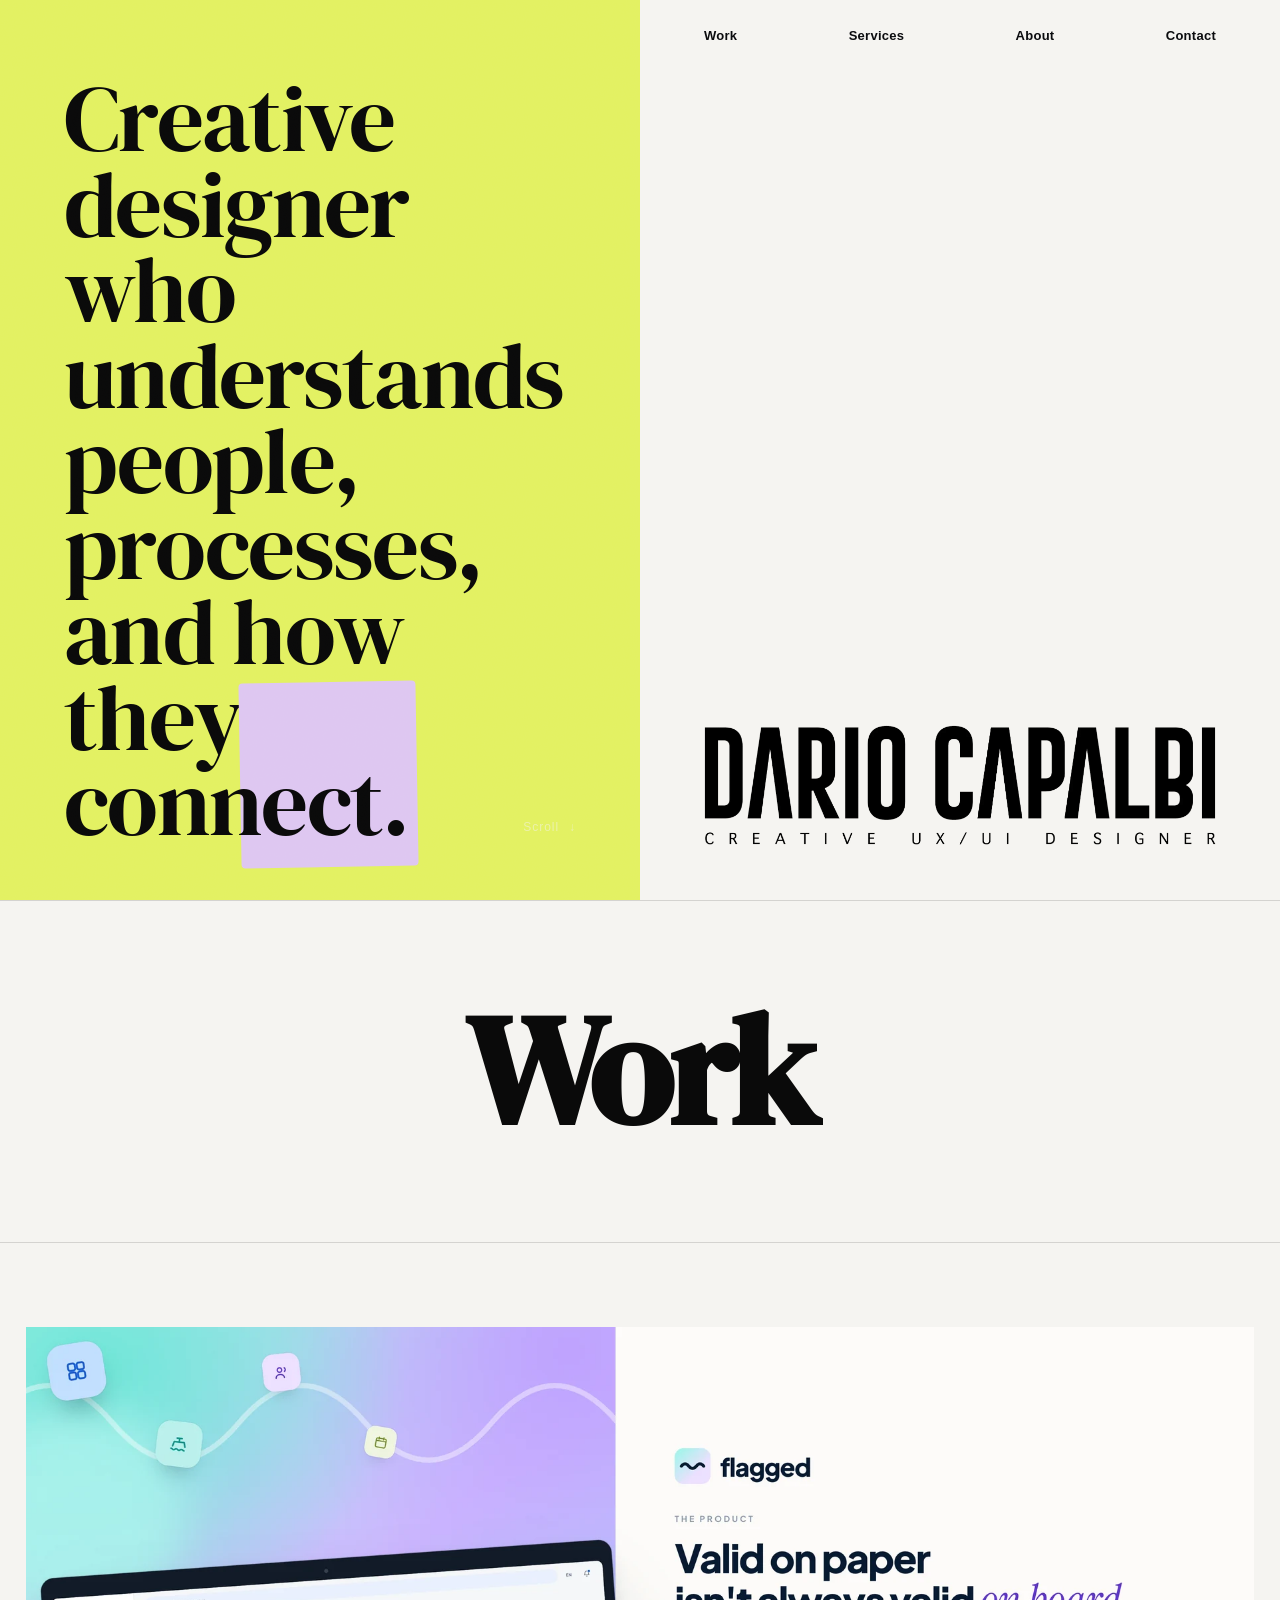
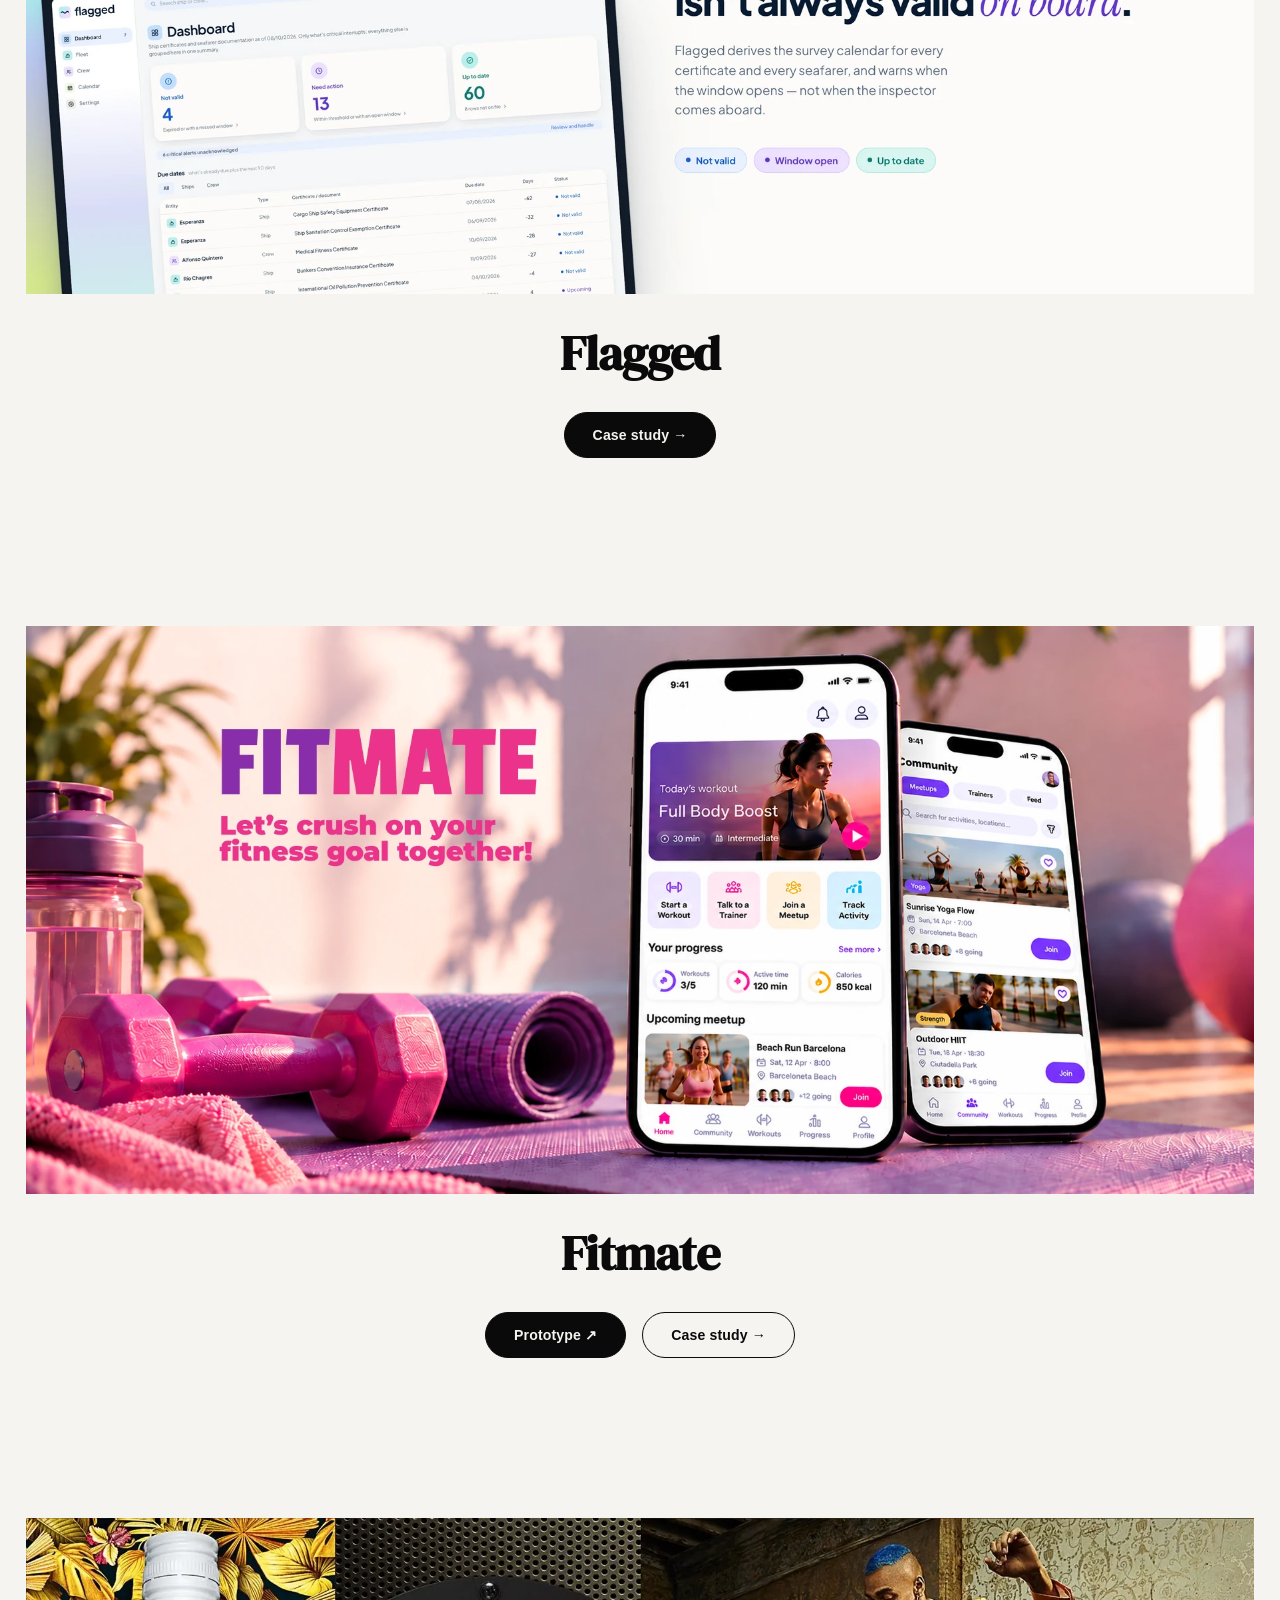
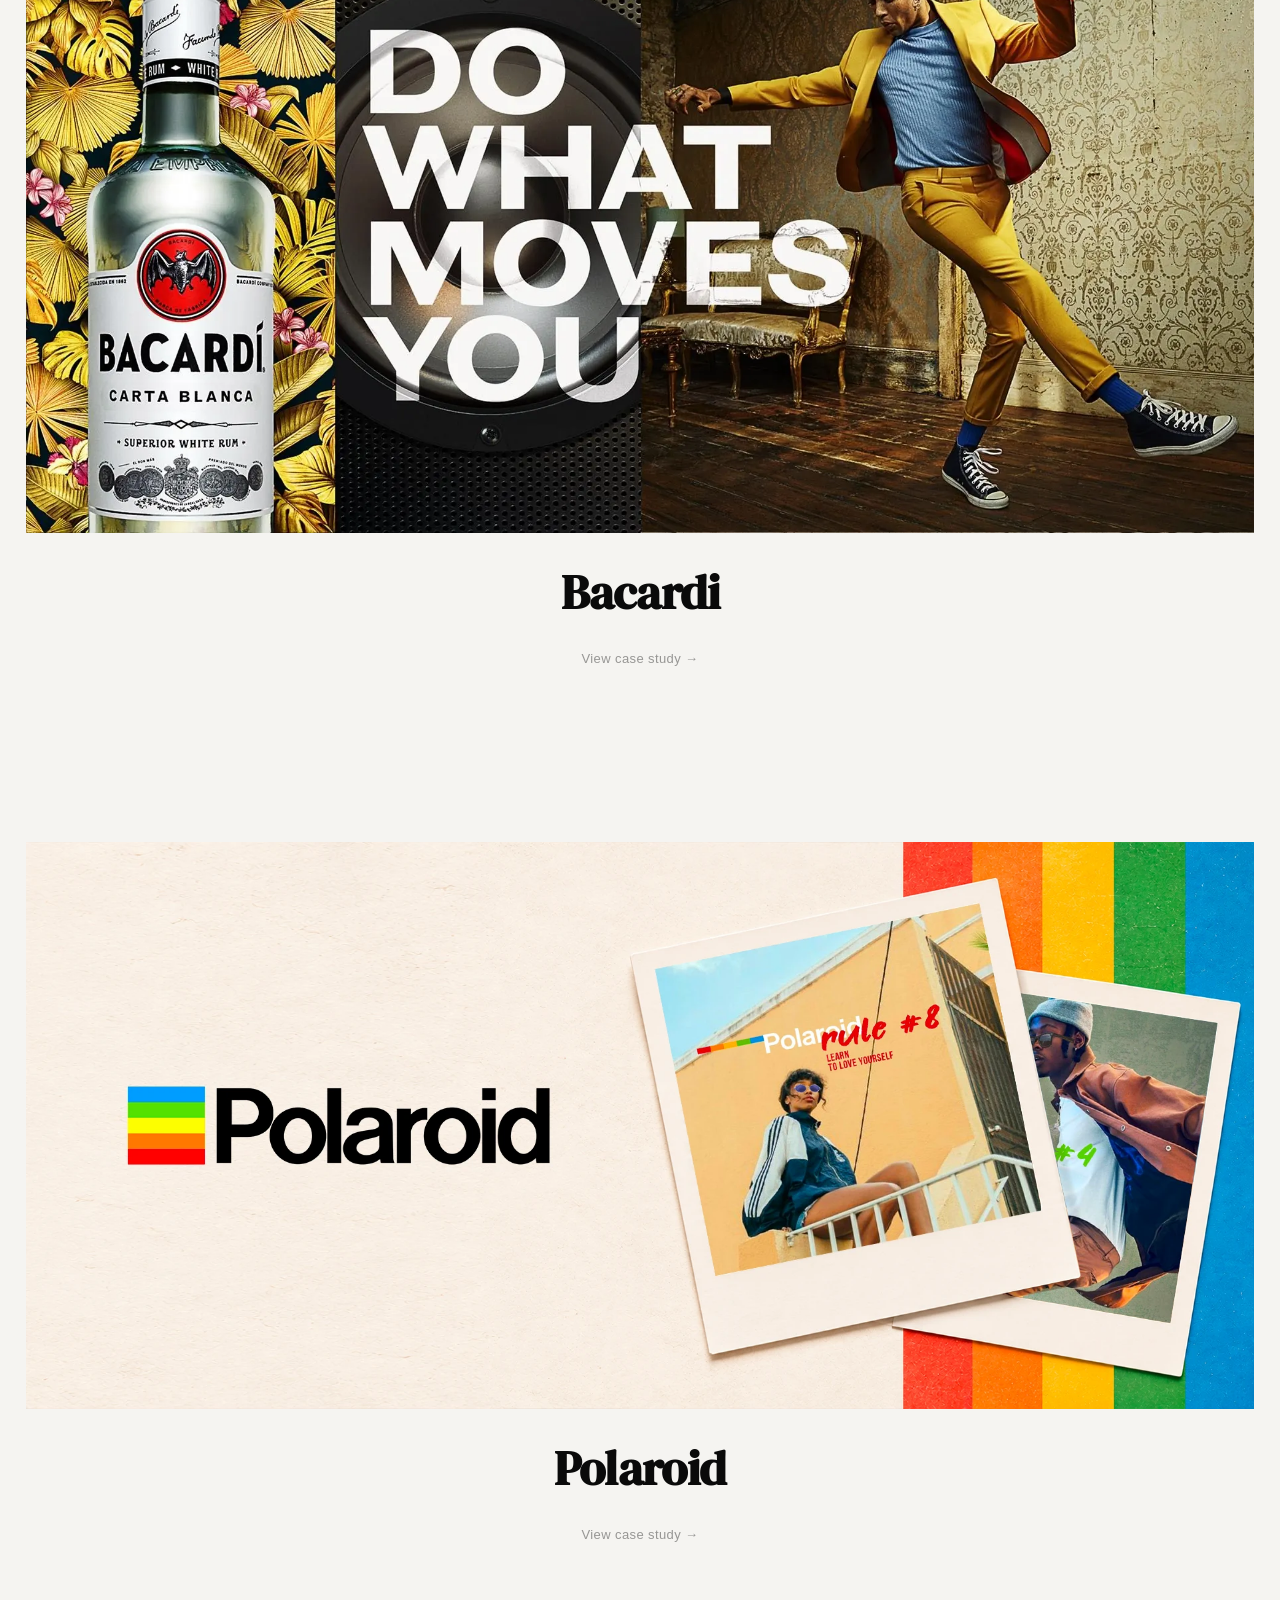
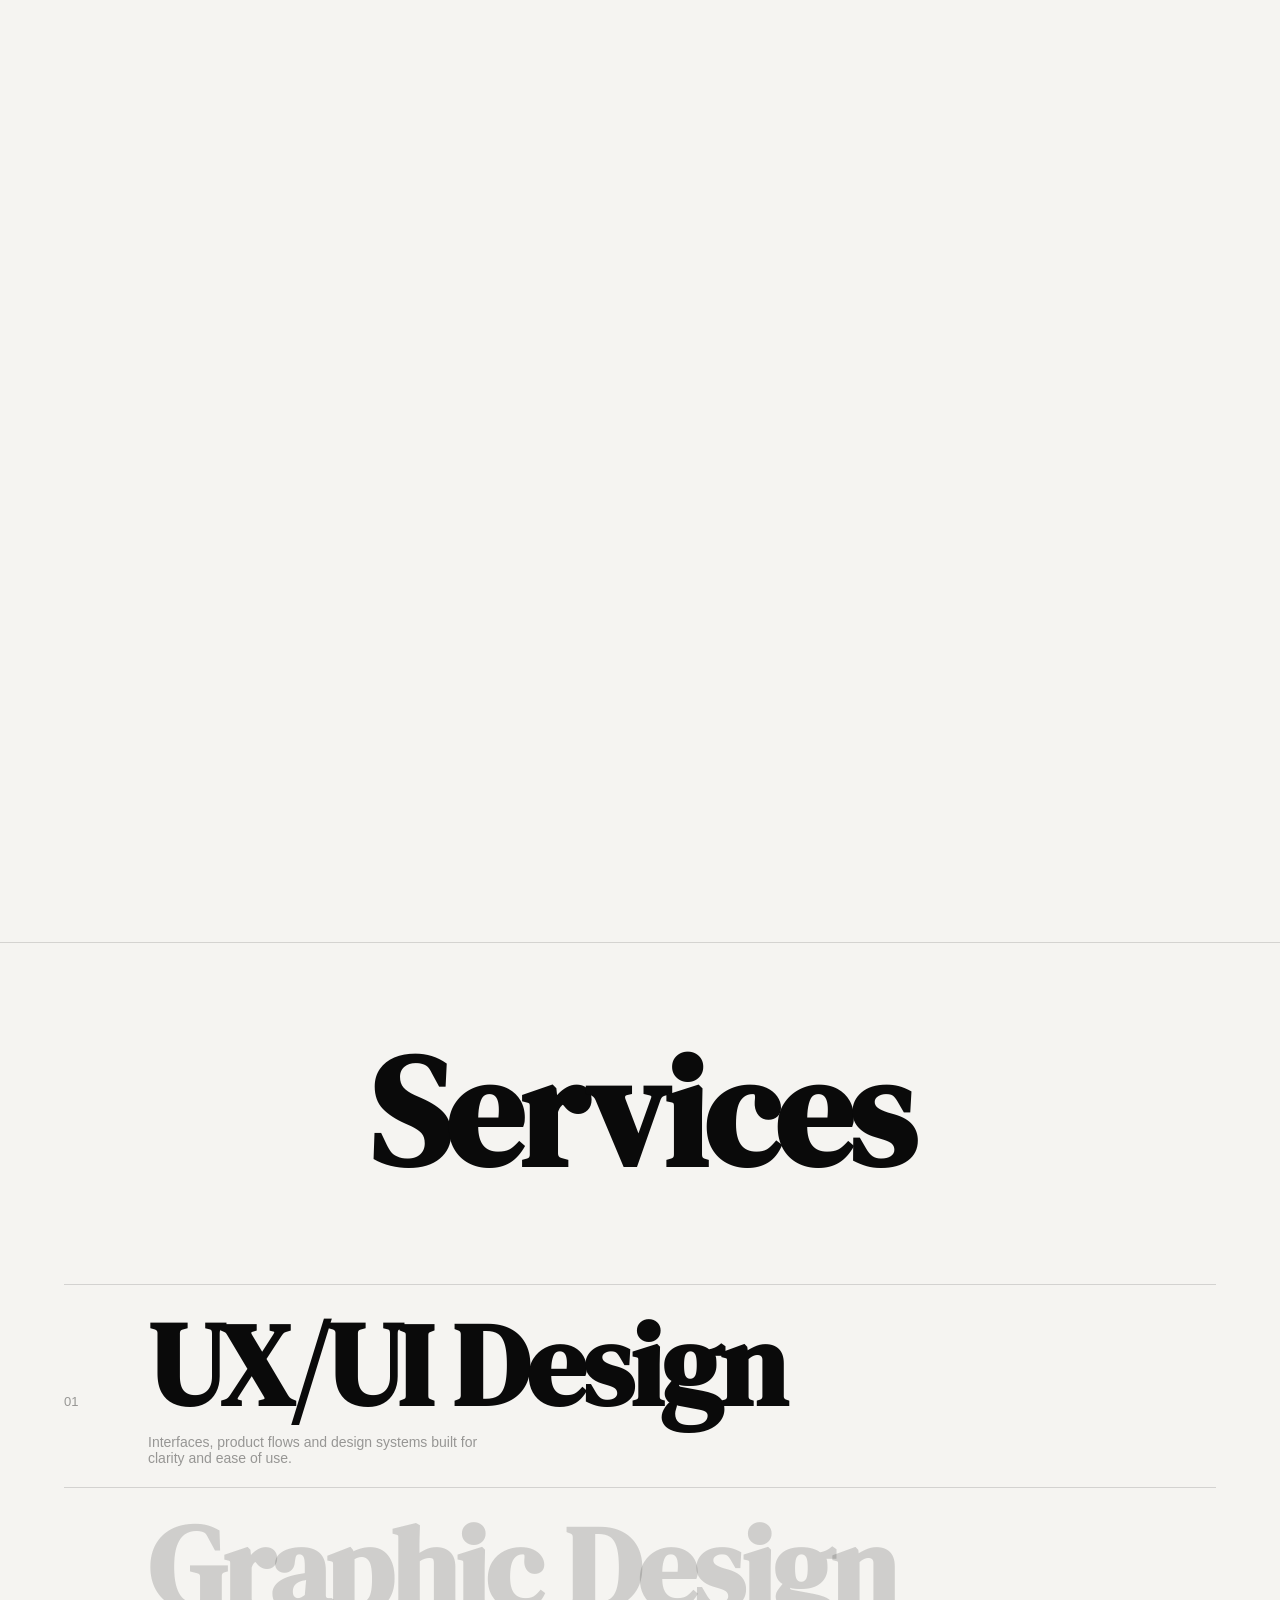
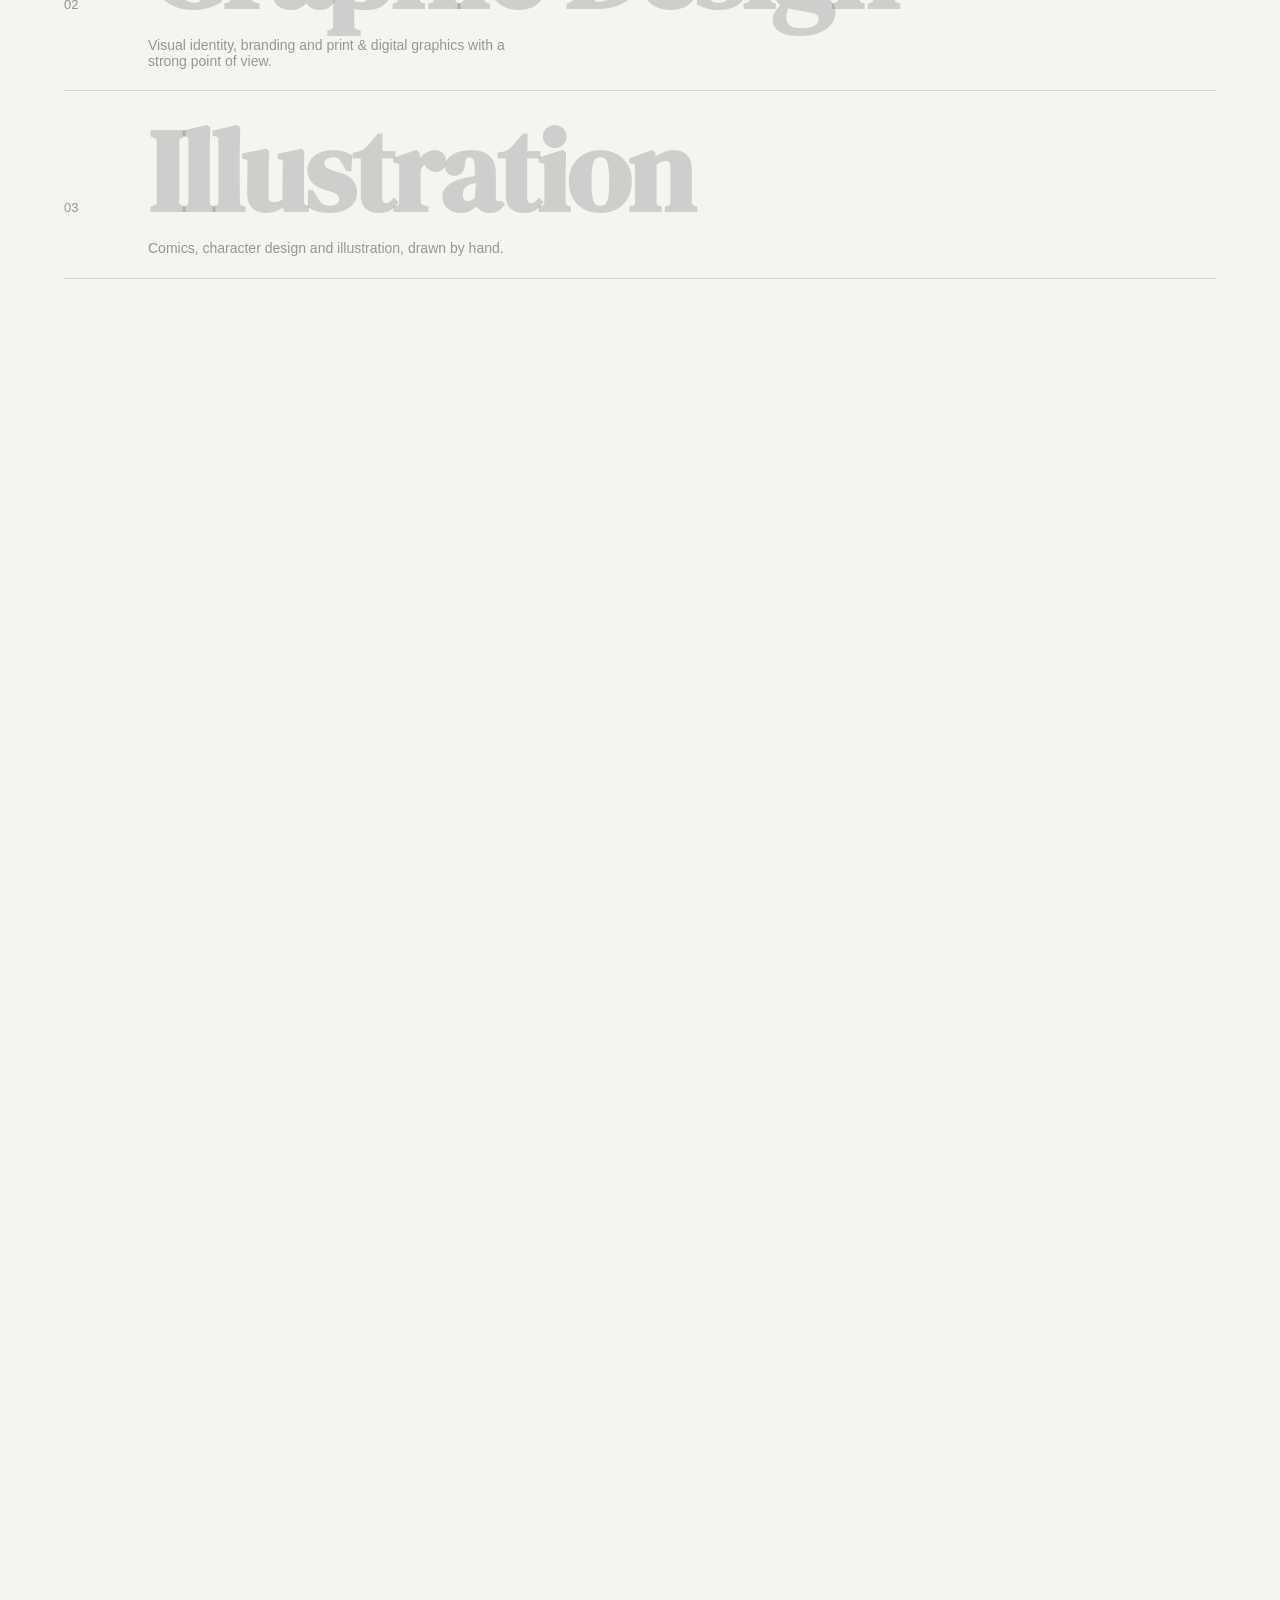
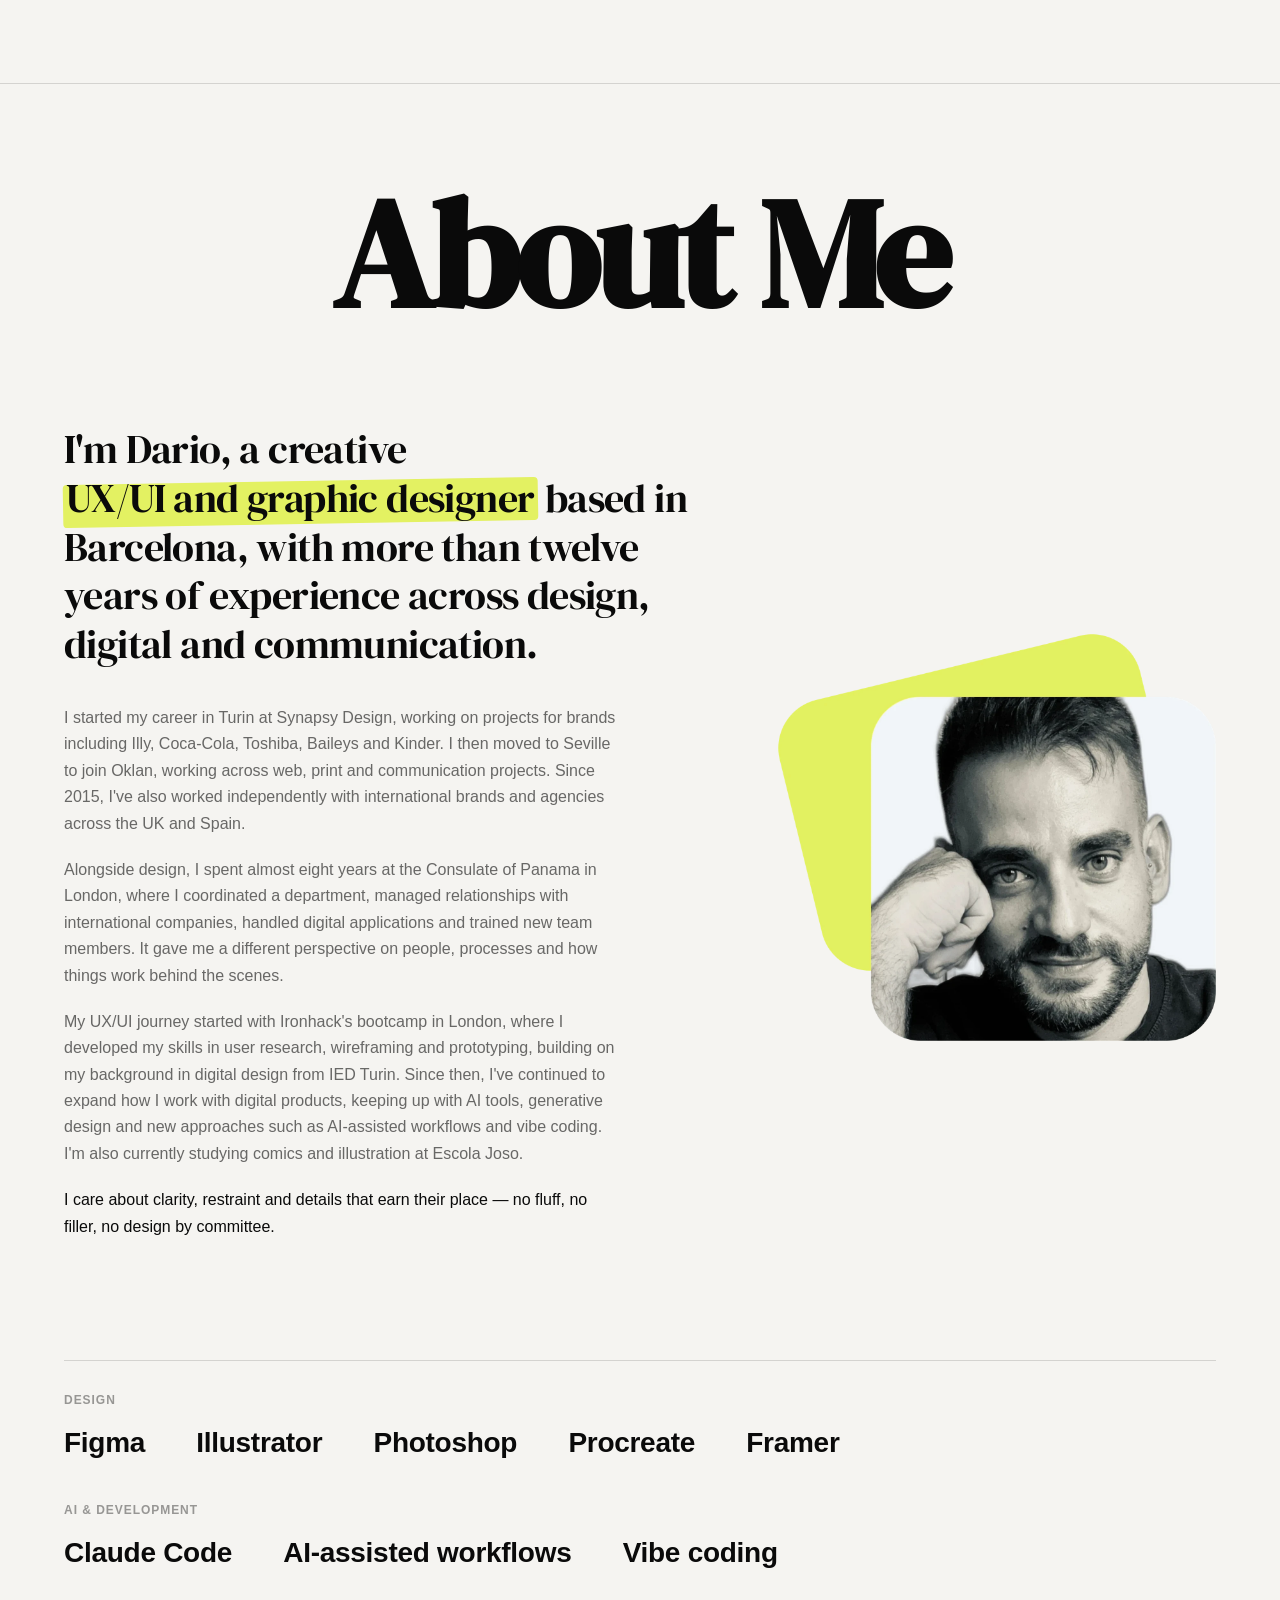
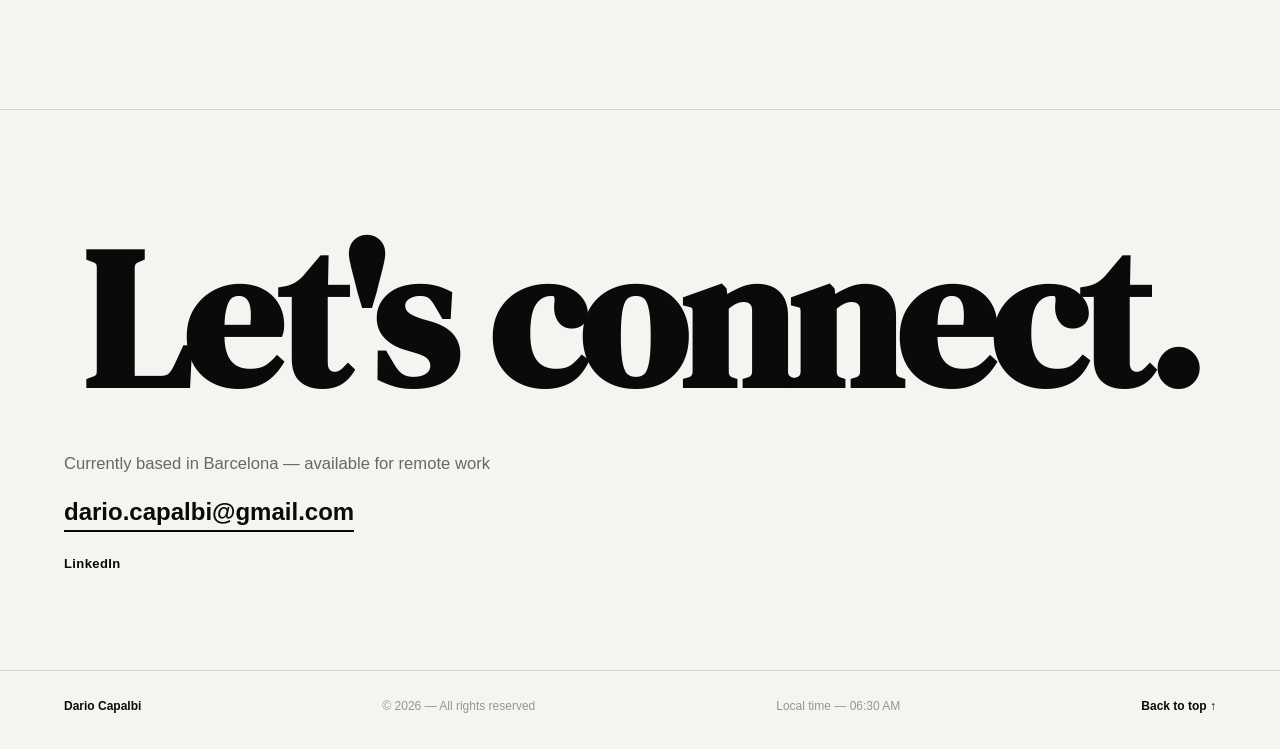
==== commit 47bfa011: "Via i due rimandi a Flagged finche non torna su, e il titolo del prototipo si centra Railway non osp" ====
--- a/index.html
+++ b/index.html
@@ -60,8 +60,7 @@
         <div class="work__box work__box--01"></div>
         <p class="work__title">Flagged</p>
         <div class="work__actions">
-          <a class="work__btn work__btn--solid" href="https://flagged-production.up.railway.app" target="_blank" rel="noopener">Go live &nearr;</a>
-          <a class="work__btn" href="flagged.html">Case study &rarr;</a>
+          <a class="work__btn work__btn--solid" href="flagged.html">Case study &rarr;</a>
         </div>
       </div>
       <div class="work__slot reveal">
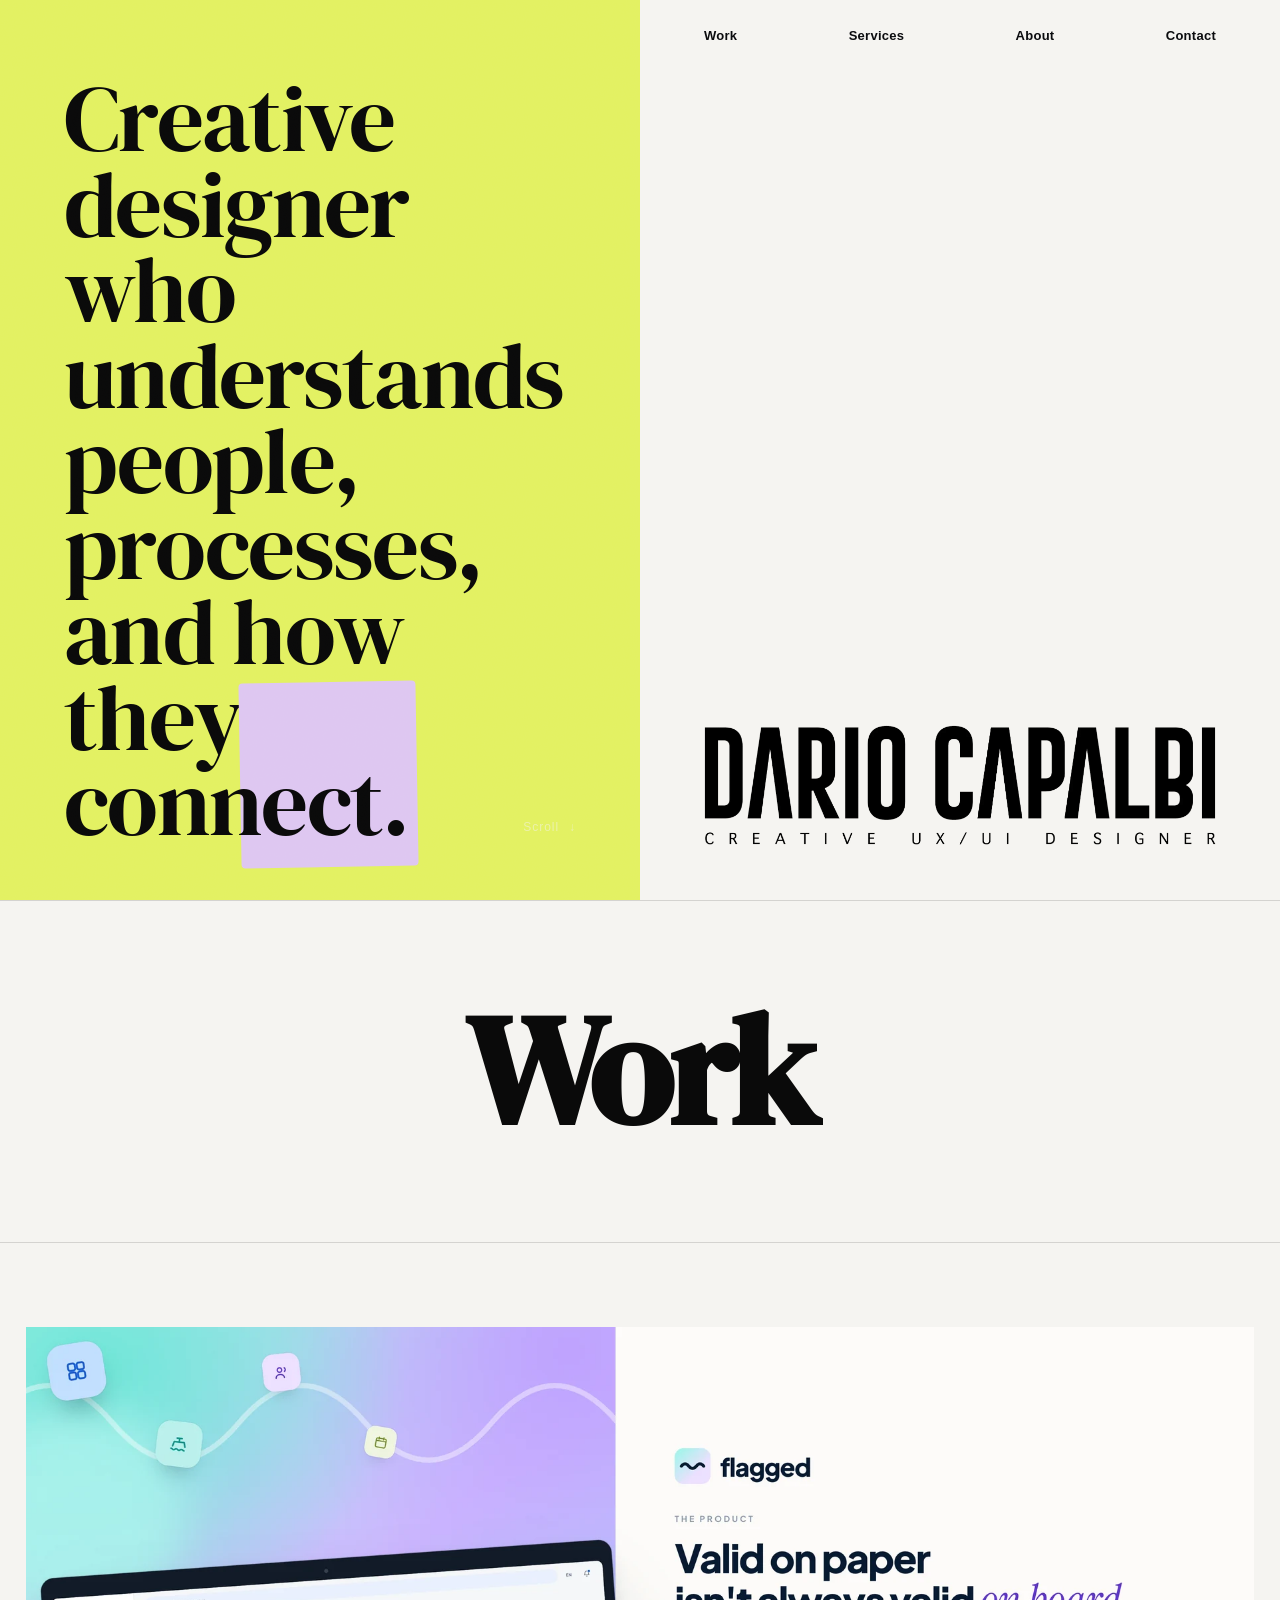
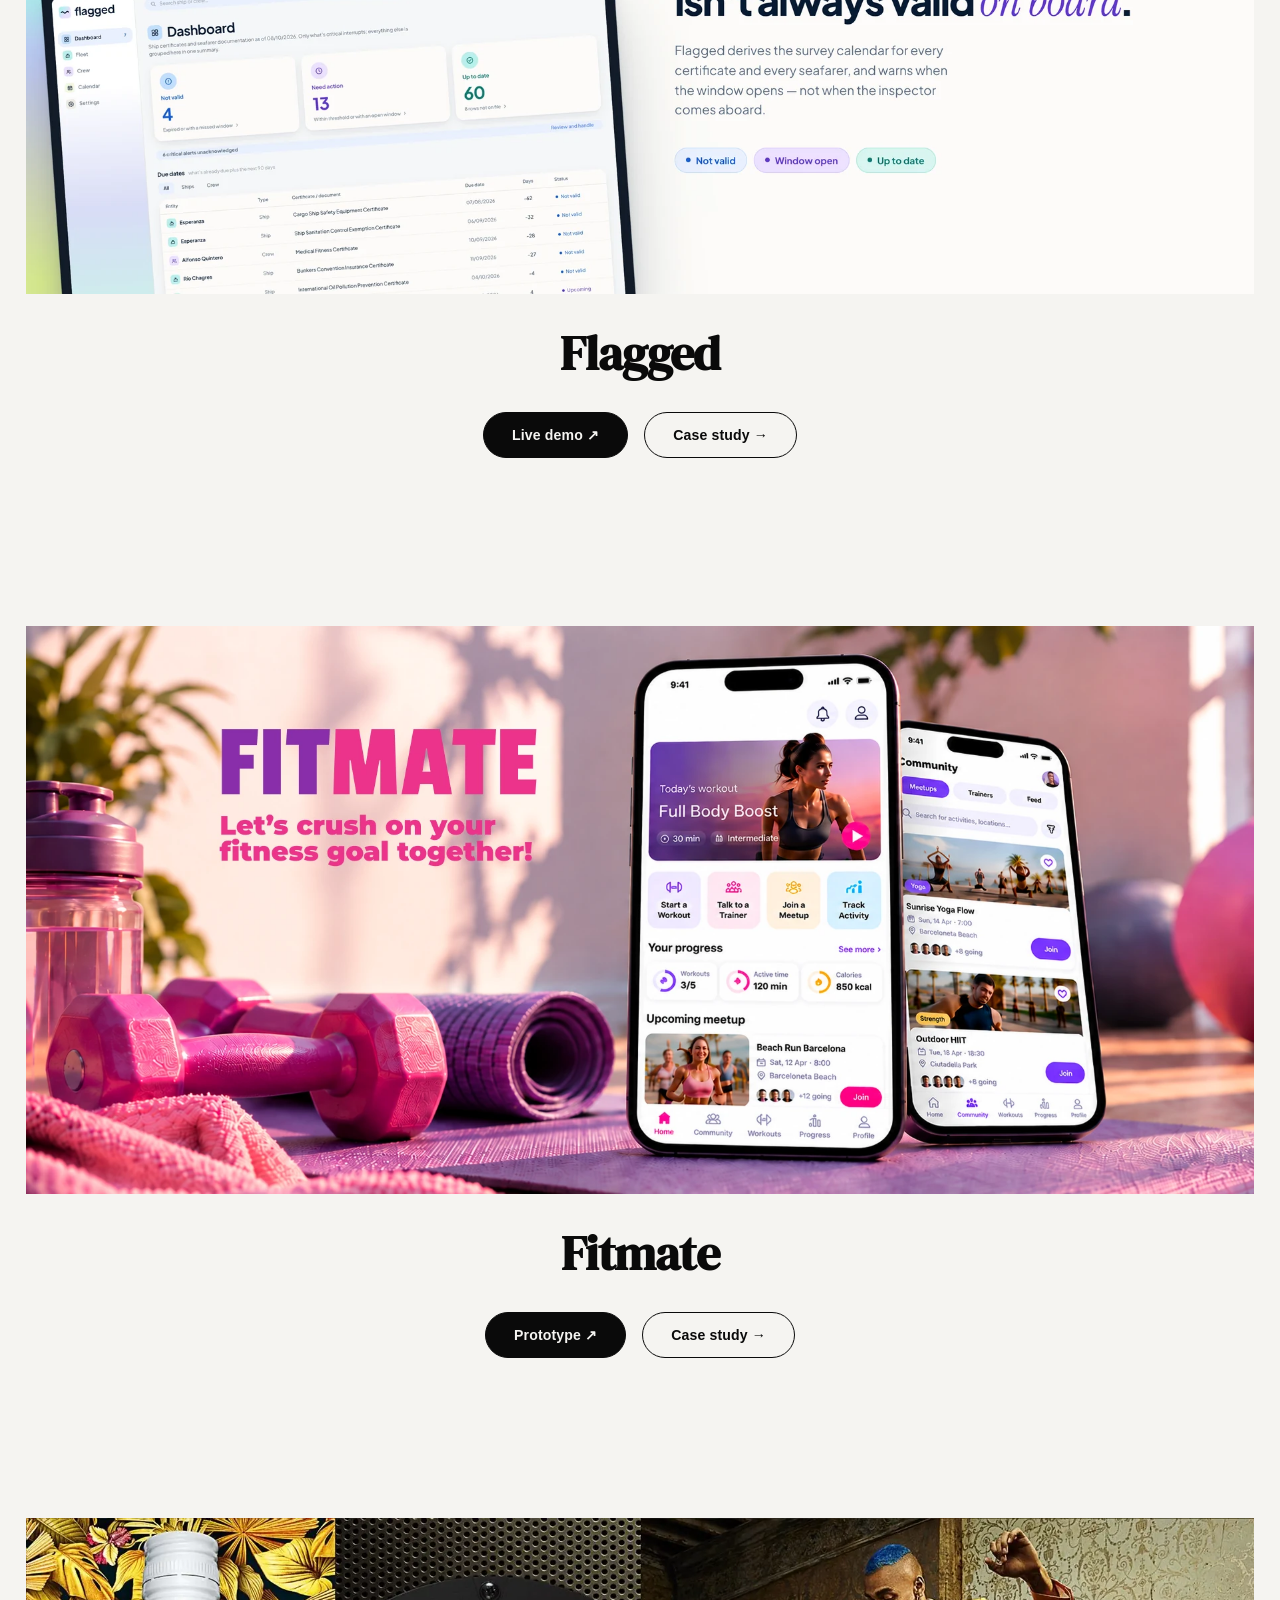
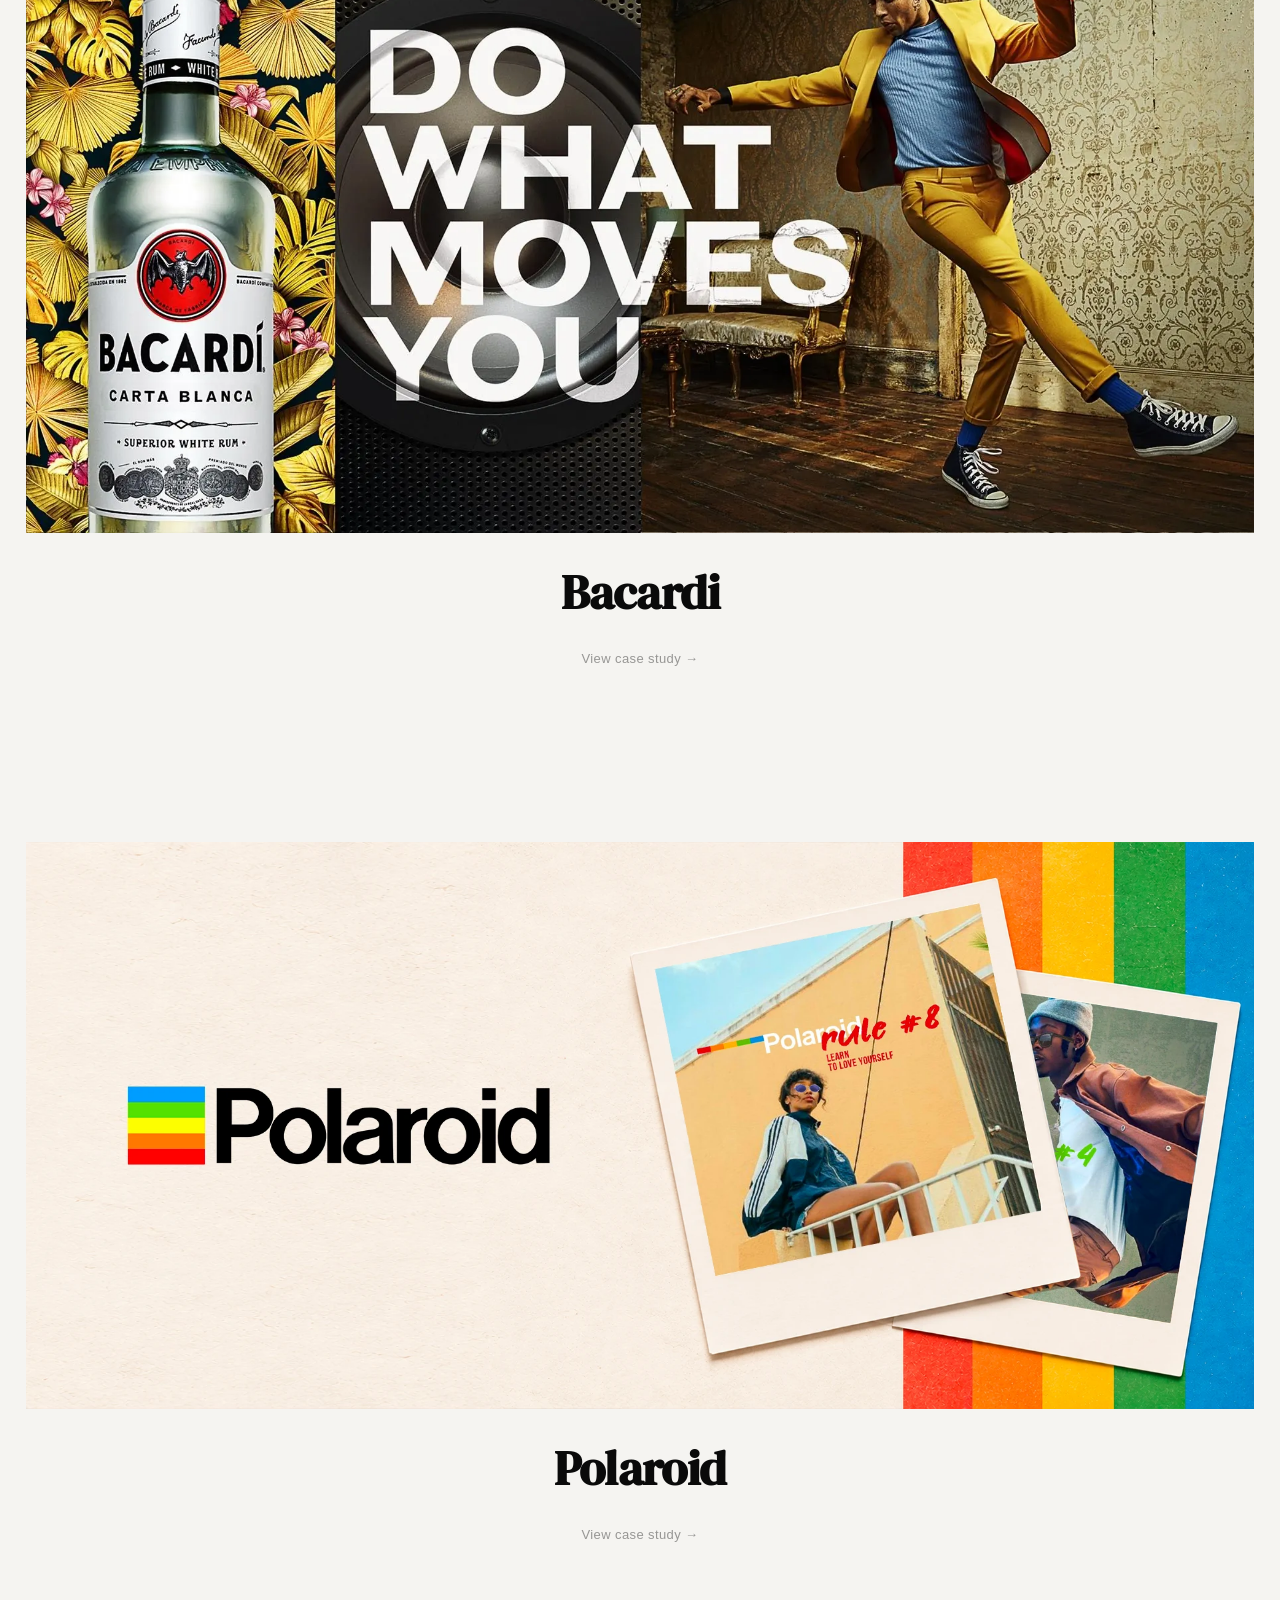
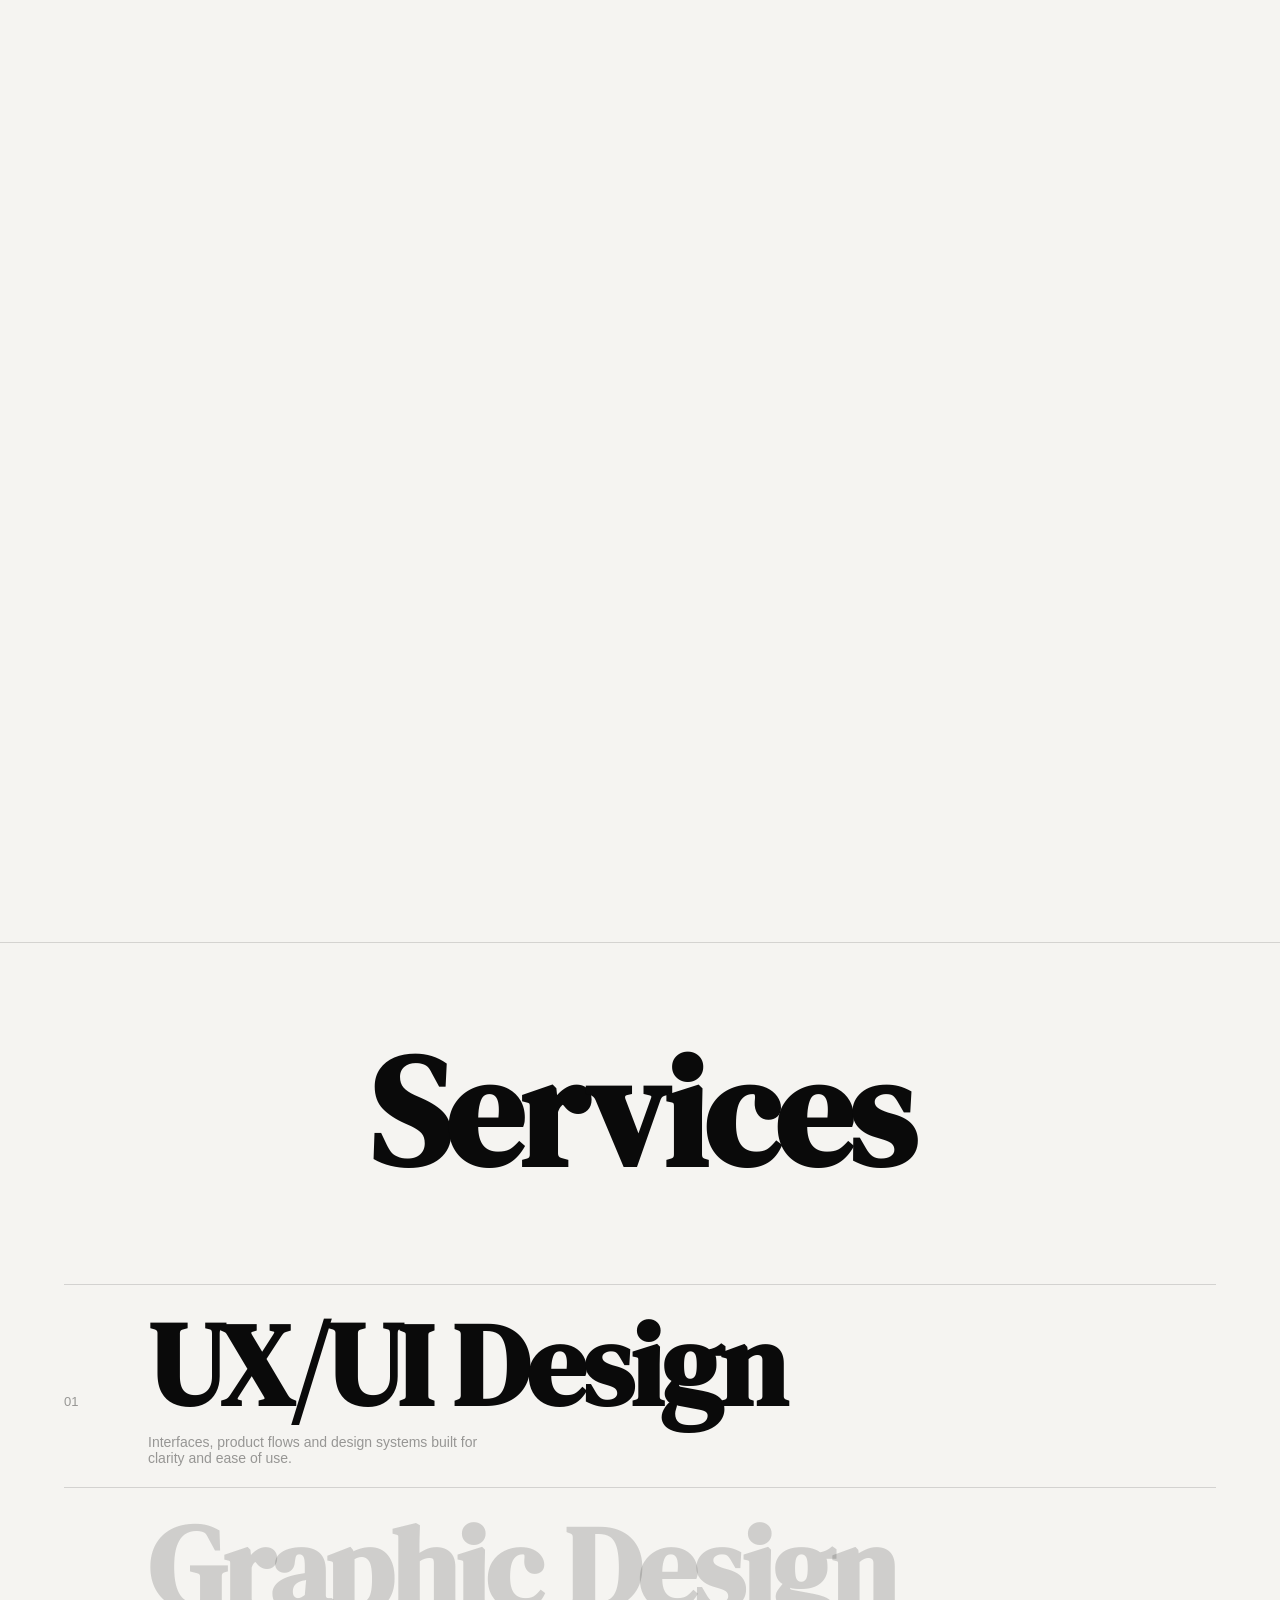
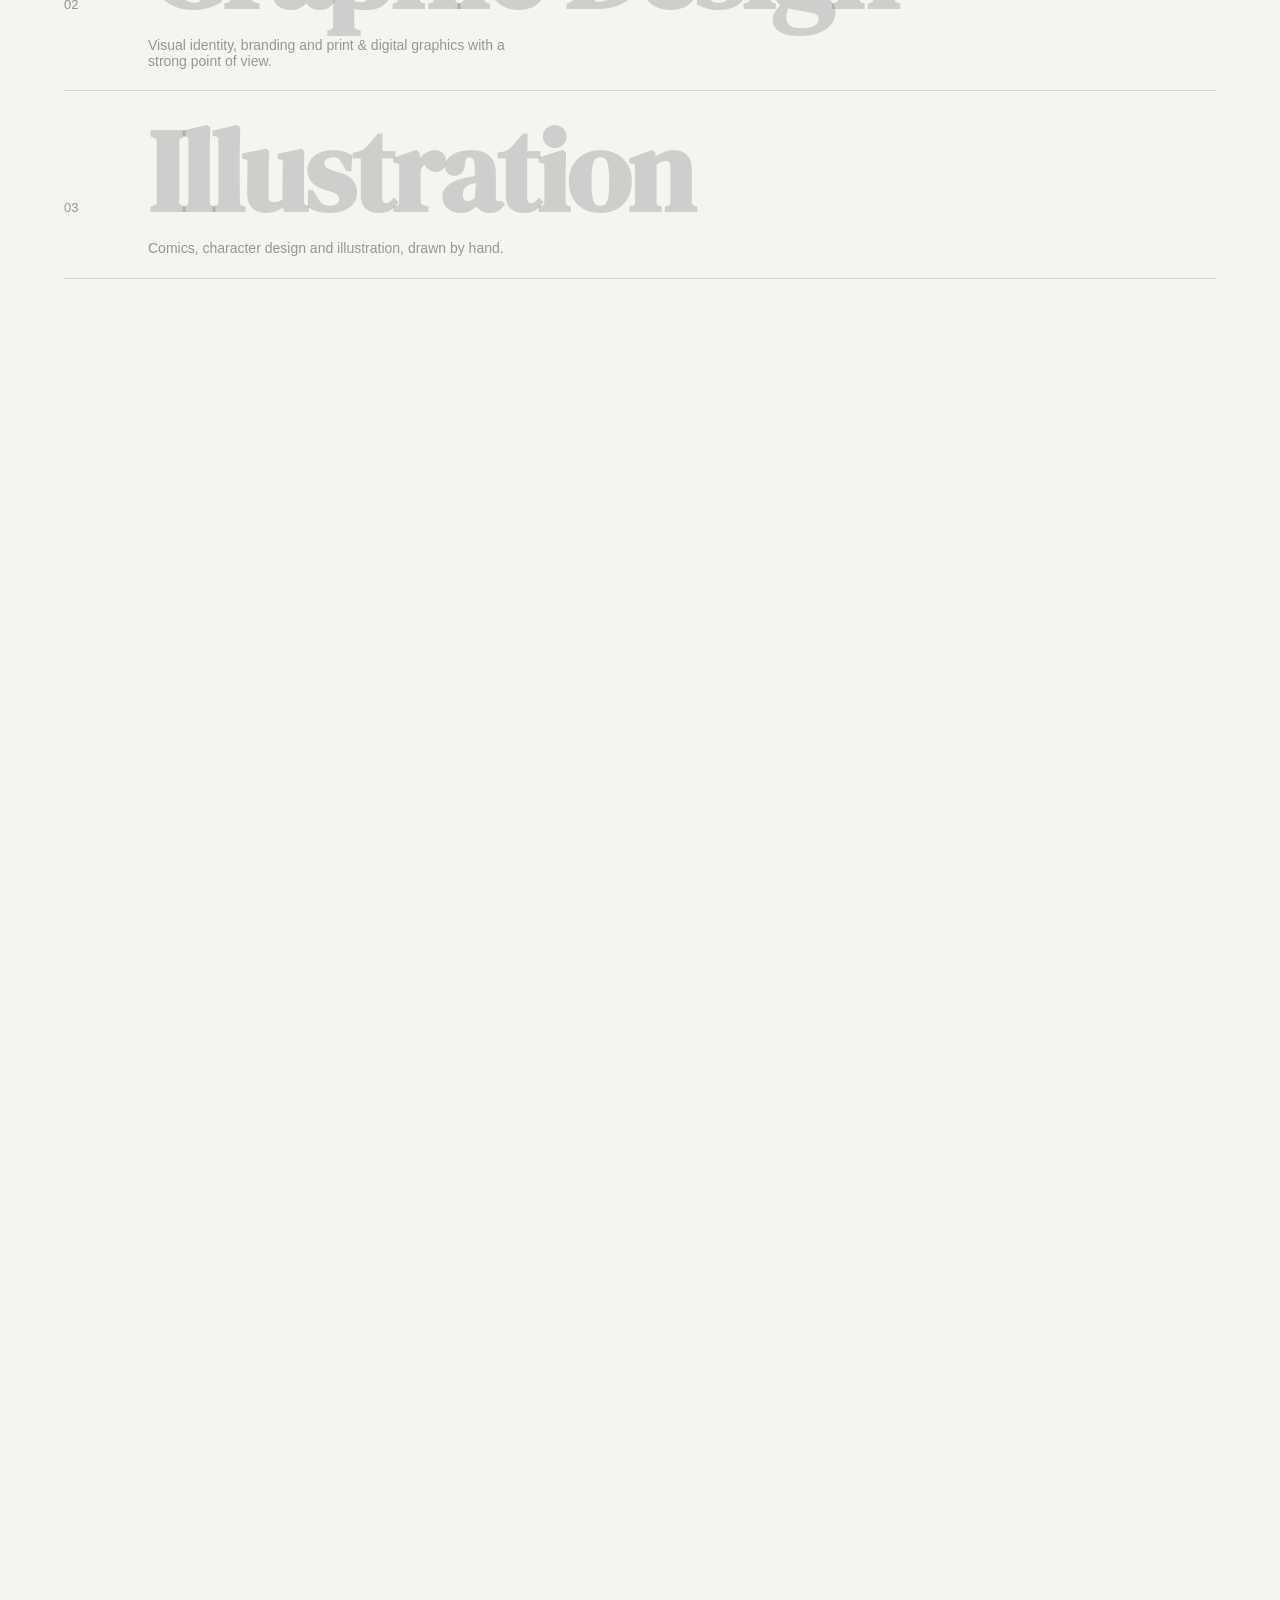
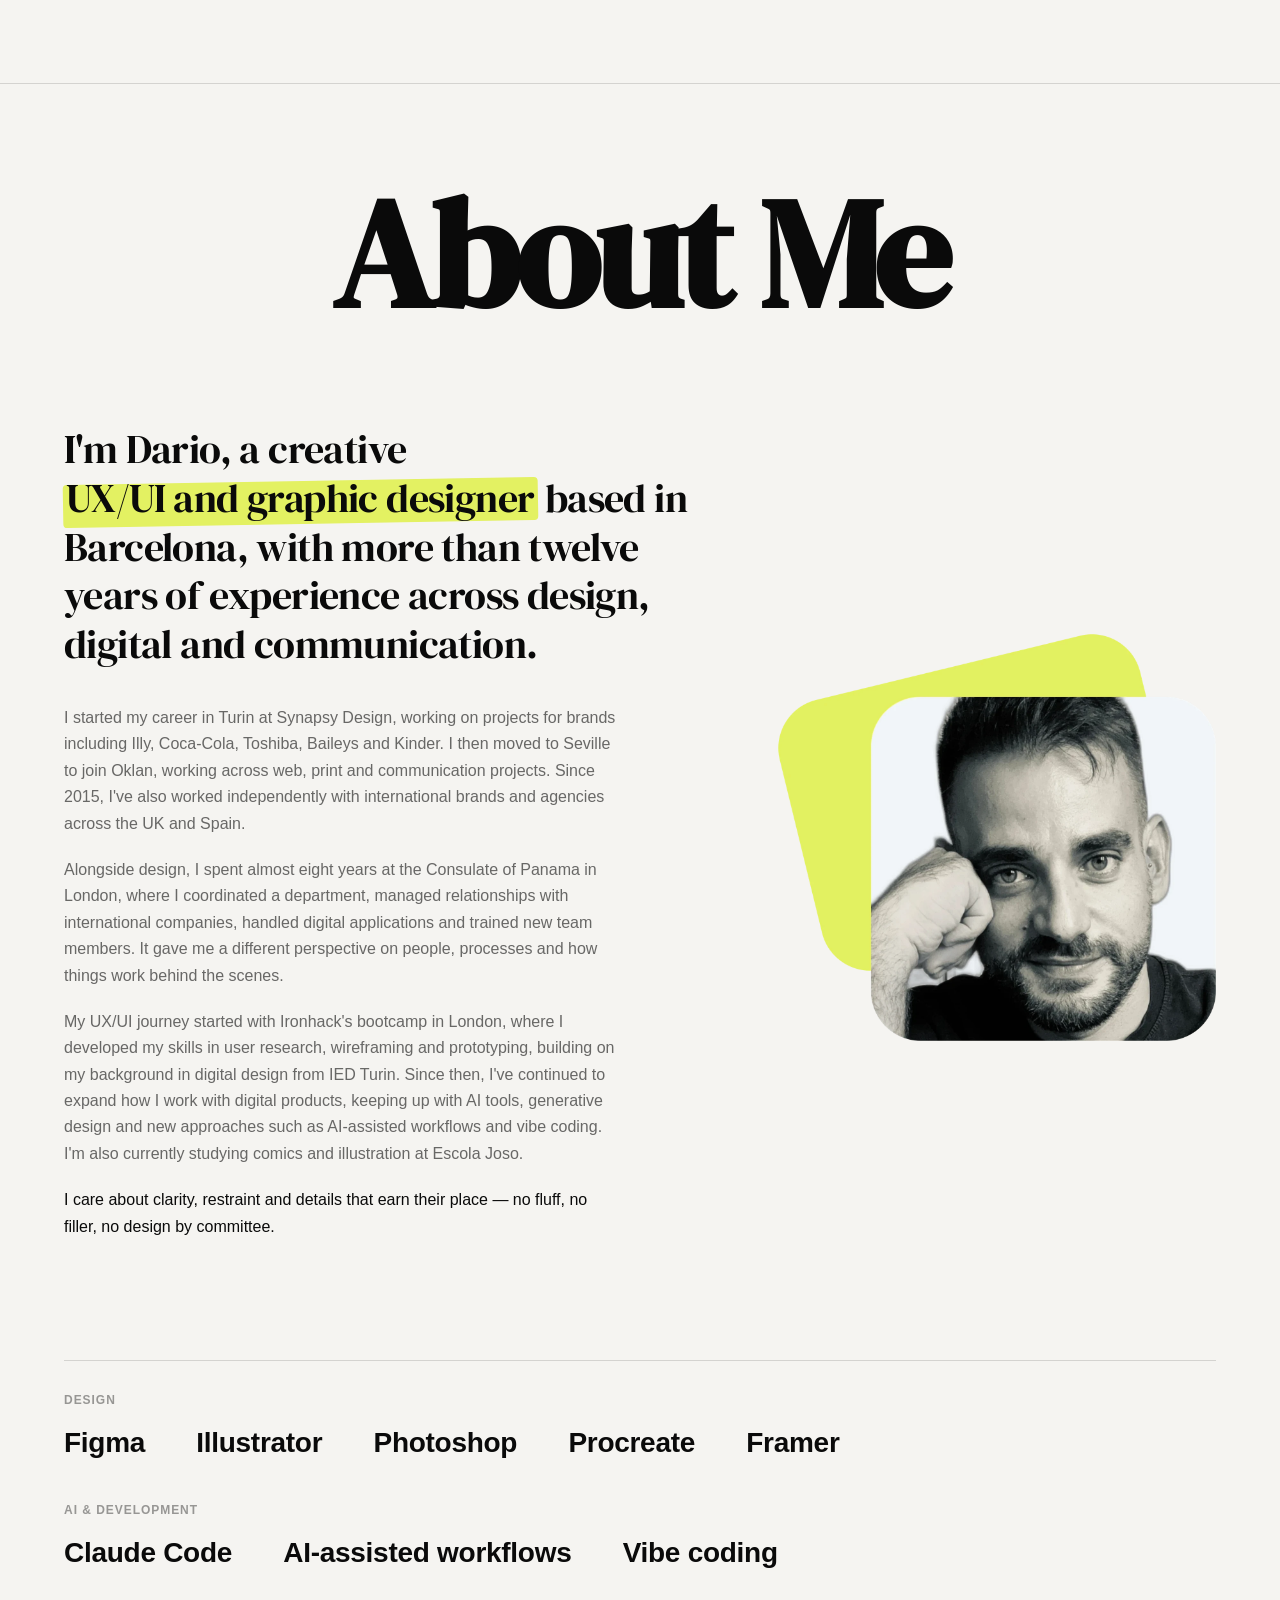
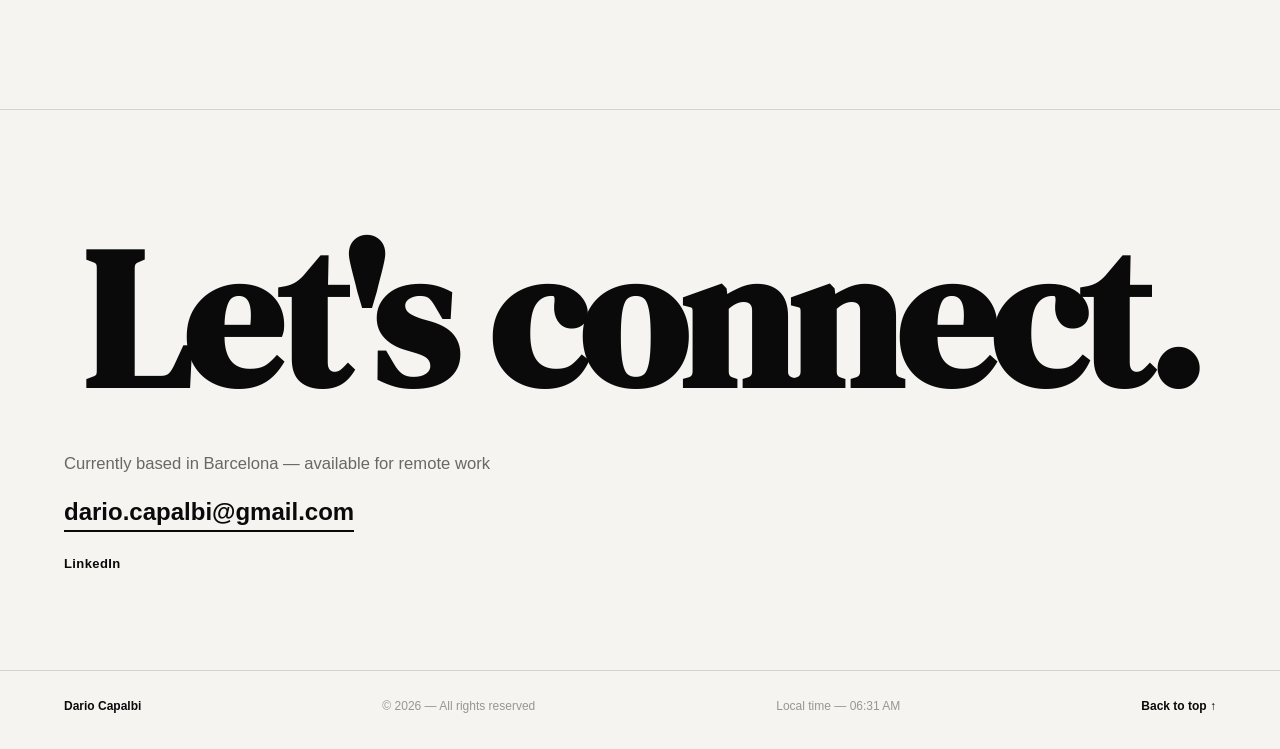
==== commit e203e15e: "Flagged torna visitabile: il demo gira nel browser, su queste stesse pagine Railway non ospita piu l" ====
--- a/index.html
+++ b/index.html
@@ -60,7 +60,8 @@
         <div class="work__box work__box--01"></div>
         <p class="work__title">Flagged</p>
         <div class="work__actions">
-          <a class="work__btn work__btn--solid" href="flagged.html">Case study &rarr;</a>
+          <a class="work__btn work__btn--solid" href="flagged-demo/">Live demo &nearr;</a>
+          <a class="work__btn" href="flagged.html">Case study &rarr;</a>
         </div>
       </div>
       <div class="work__slot reveal">
